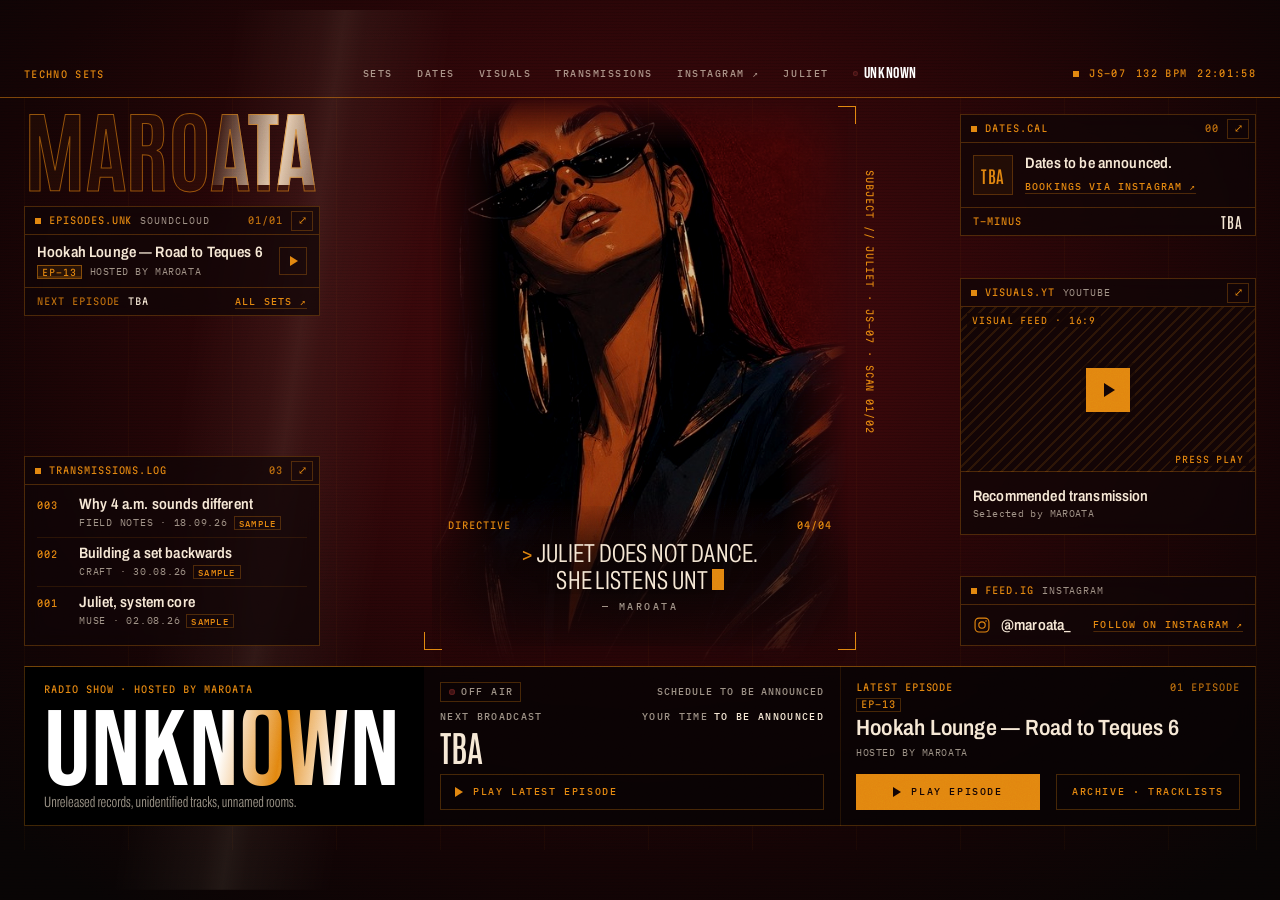
==== index.html @ 973589ce "Signal: review fixes in progress (checkpoint) Fixes from the first review round of the real-content " ====
<!doctype html>
<html lang="en" data-base="">
<head>
<meta charset="utf-8">
<meta name="viewport" content="width=device-width, initial-scale=1, viewport-fit=cover">
<title>MAROATA · Signal</title>
<meta name="description" content="MAROATA techno sets and the UNKNOWN radio show: broadcasts, episodes, dates, transmissions and Juliet.">
<meta name="theme-color" content="#080404">
<link rel="icon" href="data:image/svg+xml,%3Csvg xmlns='http://www.w3.org/2000/svg' viewBox='0 0 32 32'%3E%3Crect width='32' height='32' fill='%23080404'/%3E%3Cpath d='M7 24V8l9 10 9-10v16' fill='none' stroke='%23e2860f' stroke-width='2.4'/%3E%3C/svg%3E">
<link rel="preload" href="assets/fonts/archivo.woff2" as="font" type="font/woff2" crossorigin>
<link rel="preload" href="assets/fonts/antonio.woff2" as="font" type="font/woff2" crossorigin>
<link rel="preload" href="assets/fonts/martian-mono.woff2" as="font" type="font/woff2" crossorigin>
<link rel="preload" href="assets/fonts/bebas-neue.woff2" as="font" type="font/woff2" crossorigin>
<link rel="stylesheet" href="assets/fonts/fonts.css">
<script>
/* First-load intro: the windows and the console appear as the first Pass of the beam reaches them.
   Only on a plain first visit (no deep link, no reduced motion, tab visible), once per session.
   Fail-safe: if the page script never starts that Pass, everything shows after 2s. If the Pass starts
   more than .8s late, everything shows at once. If this script never runs, nothing is hidden. */
(function () {
  var d = document.documentElement;
  try {
    if (location.hash || matchMedia("(prefers-reduced-motion: reduce)").matches || document.visibilityState !== "visible") return;
    if (sessionStorage.getItem("mrt-signal-intro") === "1") return;
    sessionStorage.setItem("mrt-signal-intro", "1");
  } catch (e) { return; }
  var off = function () { d.classList.remove("is-intro", "is-go"); };
  d.classList.add("is-intro");
  window.__sigIntroAt = performance.now();
  window.__sigIntroOff = off;
  window.__sigIntroTimer = setTimeout(off, 2000);
  document.addEventListener("visibilitychange", function () { if (document.hidden) off(); });
})();
</script>
<style>
/* SIGNAL — Bunker × System Core.
   Juliet's System Core runs after hours inside the Bunker: an oxblood-black room with a 12-column hairline grid
   and one beam of light; amber HUD windows you can drag; Juliet in her own colour as the framed subject; and
   UNKNOWN as the one solid object, a black broadcast console across the bottom. Red means one thing: on air.
   Desktop is drawn on a 1280×800 board that scales to the window; phones and tablets get a strip + dock. */
:root {
  /* field (Bunker darkness, Core warmth) */
  --void: #080404;
  --field-edge: #140304;
  --oxblood: #2a0507;
  --oxblood-hi: #4a0a0d;
  --grid: rgba(226,134,15,.045);
  /* instruments (System Core amber) */
  --amber: #e2860f;
  --amber-dim: rgba(226,134,15,.80);   /* spec .70; .80 lifts 9.5px counts to ~5:1 on the glass */
  --amber-line: rgba(226,134,15,.28);
  --amber-edge: rgba(226,134,15,.50);
  --seam: rgba(226,134,15,.12);
  /* text */
  --paper: #f6e8d5;
  --paper-dim: rgba(246,232,213,.62);
  --paper-faint: rgba(246,232,213,.42);
  --ink: #120405;
  /* surfaces */
  --glass: rgba(14,5,6,.72);
  --console: rgba(8,3,4,.86);
  --sheet: #0e0607;
  /* UNKNOWN */
  --slab: #000000;
  --unknown: #ffffff;
  --lamp-off: #3b1112;
  --lamp-ring: #5a1a1b;
  --lamp-warm: #7a1a1c;
  --signal: #ff3b2f;               /* LIVE ONLY */
  --wash: rgba(160,18,22,.22);     /* LIVE ONLY */
  /* light */
  --beam-core: rgba(255,228,190,.085);
  /* type */
  --f-display: "Archivo", "Helvetica Neue", Arial, sans-serif;
  --f-num: "Antonio", "Arial Narrow", sans-serif;
  --f-hud: "Martian Mono", ui-monospace, Menlo, monospace;
  --f-meta: "IBM Plex Mono", ui-monospace, "SFMono-Regular", monospace;
  --f-logo: "Bebas Neue", "Antonio", "Arial Narrow", sans-serif;
  --ease: cubic-bezier(.2,.7,.2,1);
  /* compact layout */
  --sat: env(safe-area-inset-top, 0px);
  --sab: env(safe-area-inset-bottom, 0px);
  --dock-h: 56px;
  --strip-h: 152px;
  --strip-gap: 8px;
  color-scheme: dark;
}
*, *::before, *::after { box-sizing: border-box; }
[hidden] { display: none !important; }
html, body { height: 100%; margin: 0; overflow: hidden; background: var(--void); color: var(--paper); }
/* body is the containing block of the board and clips it, so the beam (taller than the board) never makes the page scrollable */
body { position: relative; overflow: hidden; overflow: clip; font: 400 14px/1.45 var(--f-display); -webkit-font-smoothing: antialiased; -moz-osx-font-smoothing: grayscale; }
button { font: inherit; color: inherit; background: none; border: 0; border-radius: 0; padding: 0; margin: 0; cursor: pointer; text-align: inherit; }
a { color: inherit; }
img { display: block; max-width: 100%; }
:focus-visible { outline: 1px solid var(--amber); outline-offset: 3px; }
.hud { font: 400 9.5px/1.25 var(--f-hud); font-stretch: 87.5%; letter-spacing: .1em; text-transform: uppercase; color: var(--amber); }
.defs { position: absolute; width: 0; height: 0; overflow: hidden; }

/* ---------- room: field, scanlines, grain ---------- */
.field { position: fixed; inset: 0; background: radial-gradient(70% 80% at 50% 36%, var(--oxblood-hi) 0%, var(--oxblood) 45%, var(--field-edge) 75%, var(--void) 100%); }
.field::after { content: ""; position: absolute; inset: 0; background: repeating-linear-gradient(to bottom, rgba(0,0,0,.12) 0 1px, transparent 1px 3px); }
.grain {
  position: fixed; inset: -50%; z-index: 40; pointer-events: none; opacity: .1; mix-blend-mode: overlay;
  background-image: url("data:image/svg+xml,%3Csvg xmlns='http://www.w3.org/2000/svg' width='180' height='180'%3E%3Cfilter id='n'%3E%3CfeTurbulence type='fractalNoise' baseFrequency='.85' numOctaves='3' stitchTiles='stitch'/%3E%3C/filter%3E%3Crect width='100%25' height='100%25' filter='url(%23n)'/%3E%3C/svg%3E");
  animation: grain 1s steps(4) infinite;
}
@keyframes grain { 0% { transform: translate(0,0); } 25% { transform: translate(-3%,2%); } 50% { transform: translate(2%,-3%); } 75% { transform: translate(-2%,-2%); } 100% { transform: translate(0,0); } }

/* the one beam: Bunker's light and Core's scanner in one; it only moves during a Pass */
.beam { pointer-events: none; background: linear-gradient(90deg, transparent, rgba(255,228,190,.05) 40%, var(--beam-core) 50%, rgba(255,228,190,.05) 60%, transparent); }

/* ---------- shared content pieces (windows + sheets) ---------- */
.m-flag { display: inline-block; flex: none; padding: 2px 4px 1px; border: 1px solid var(--amber-line); font: 500 9px/1 var(--f-meta); letter-spacing: .14em; text-transform: uppercase; color: var(--amber); vertical-align: middle; white-space: nowrap; }
.m-empty { margin: 10px 0; font: 400 9.5px/1.4 var(--f-hud); font-stretch: 87.5%; letter-spacing: .1em; text-transform: uppercase; color: var(--amber); }
.m-ext { font: 500 10px/1.2 var(--f-meta); letter-spacing: .14em; text-transform: uppercase; color: var(--amber); text-decoration: underline 1px; text-decoration-color: var(--amber-line); text-underline-offset: 3px; transition: color .15s, text-decoration-color .15s; }
.m-ext:hover { color: var(--paper); text-decoration-color: currentColor; }
.m-handle { font: 400 9.5px/1.25 var(--f-hud); font-stretch: 87.5%; letter-spacing: .1em; text-transform: uppercase; color: var(--amber); text-decoration: none; transition: color .15s; }
.m-handle:hover { color: var(--paper); }
.m-sets, .m-gigs, .m-posts, .m-videos, .m-episodes, .m-tracklist { list-style: none; margin: 0; padding: 0; }
.m-set + .m-set, .m-gig + .m-gig, .m-post + .m-post, .m-video + .m-video { border-top: 1px solid var(--seam); }

/* sets */
.m-set__btn { width: 100%; height: 44px; display: grid; grid-template-columns: 58px minmax(0, 1fr) 16px; grid-template-rows: auto auto; column-gap: 8px; row-gap: 3px; align-content: center; align-items: center; text-align: left; }
.m-set__code { grid-row: 1 / 3; font: 400 9.5px/1.25 var(--f-hud); font-stretch: 87.5%; letter-spacing: .1em; color: var(--amber); }
.m-set__title { grid-column: 2; font: 600 15px/1.1 var(--f-display); font-stretch: 85%; letter-spacing: .01em; color: var(--paper); min-width: 0; white-space: nowrap; overflow: hidden; text-overflow: ellipsis; transition: color .15s; }
.m-set__meta { grid-column: 2; font: 400 9.5px/1.2 var(--f-meta); letter-spacing: .04em; color: var(--paper-dim); min-width: 0; white-space: nowrap; overflow: hidden; text-overflow: ellipsis; }
.m-set__state { grid-column: 3; grid-row: 1 / 3; justify-self: end; width: 0; height: 0; border-left: 8px solid var(--amber); border-top: 5px solid transparent; border-bottom: 5px solid transparent; }
button.m-set__btn:hover .m-set__title { color: var(--amber); }
.m-set.is-open-slot .m-set__title { color: var(--paper-faint); font-weight: 400; }
.m-set.is-open-slot .m-set__state { width: 9px; height: 9px; border: 1px solid var(--amber-line); }
.m-set.is-playing .m-set__title { color: var(--amber); }
.m-set.is-playing .m-set__state,
.m-episode.is-playing .m-episode__play span,
.m-radio-latest.is-playing .m-radio-latest__icon,
.m-ep.is-playing .m-ep__icon {
  width: 14px; height: 12px; margin: 0; border: 0;
  background: linear-gradient(currentColor, currentColor) 0 100% / 3px 100% no-repeat, linear-gradient(currentColor, currentColor) 5px 100% / 3px 60% no-repeat, linear-gradient(currentColor, currentColor) 10px 100% / 3px 80% no-repeat;
  animation: eq var(--beat, .45s) ease-in-out infinite alternate;
}
.m-set.is-playing .m-set__state { color: var(--amber); }
@keyframes eq { to { background-size: 3px 40%, 3px 100%, 3px 50%; } }

/* transmissions */
.m-post__btn { width: 100%; height: 48px; display: grid; grid-template-columns: 34px minmax(0, 1fr); column-gap: 8px; row-gap: 4px; align-content: center; text-align: left; }
.m-post__no { grid-row: 1 / 3; align-self: start; padding-top: 4px; font: 400 9.5px/1.25 var(--f-hud); font-stretch: 87.5%; letter-spacing: .1em; color: var(--amber); }
.m-post__title { font: 600 15px/1.1 var(--f-display); font-stretch: 85%; letter-spacing: .01em; color: var(--paper); min-width: 0; white-space: nowrap; overflow: hidden; text-overflow: ellipsis; text-decoration: underline 1px transparent; text-underline-offset: 3px; transition: color .15s, text-decoration-color .15s; }
.m-post__meta { display: flex; align-items: center; gap: 6px; min-width: 0; font: 400 9.5px/1.1 var(--f-meta); letter-spacing: .08em; text-transform: uppercase; color: var(--paper-dim); white-space: nowrap; }
.m-post__btn:hover .m-post__title { color: var(--amber); text-decoration-color: currentColor; }

/* dates */
.m-gig { height: 52px; display: grid; grid-template-columns: 50px minmax(0, 1fr) auto; grid-template-rows: auto auto; column-gap: 8px; row-gap: 5px; align-content: center; align-items: center; }
.m-gig__date { grid-row: 1 / 3; display: flex; align-items: baseline; gap: 3px; }
.m-gig__d { font: 600 26px/.95 var(--f-num); color: var(--amber); font-variant-numeric: tabular-nums; }
.m-gig__m { font: 400 9px/1 var(--f-hud); font-stretch: 87.5%; letter-spacing: .1em; color: var(--amber); }
.m-gig__y { display: none; }
.m-gig__where { grid-column: 2; grid-row: 1 / 3; display: flex; flex-direction: column; gap: 4px; min-width: 0; }
.m-gig__city { font: 600 14px/1.1 var(--f-display); font-stretch: 85%; letter-spacing: .02em; text-transform: uppercase; color: var(--paper); white-space: nowrap; overflow: hidden; text-overflow: ellipsis; }
.m-gig__venue { font: 400 9.5px/1.2 var(--f-meta); letter-spacing: .01em; color: var(--paper-dim); white-space: nowrap; overflow: hidden; text-overflow: ellipsis; }
.m-gig__meta { grid-column: 3; grid-row: 1; justify-self: end; font: 500 9px/1 var(--f-meta); letter-spacing: .08em; color: var(--paper-dim); text-align: right; white-space: nowrap; }
.m-gig .m-flag, .m-gig__link { grid-column: 3; grid-row: 2; justify-self: end; }
.m-gig__link { font: 500 9.5px/1 var(--f-meta); letter-spacing: .14em; text-transform: uppercase; color: var(--amber); }

/* visuals */
.m-video__btn { width: 100%; display: grid; grid-template-columns: 136px minmax(0, 1fr); grid-template-rows: auto 1fr; column-gap: 12px; row-gap: 7px; align-items: start; text-align: left; }
.m-video__thumb { grid-row: 1 / 3; position: relative; display: block; width: 100%; aspect-ratio: 16 / 9; overflow: hidden; outline: 1px solid var(--amber-line); outline-offset: -1px; background: repeating-linear-gradient(135deg, rgba(226,134,15,.12) 0 2px, transparent 2px 8px), var(--ink); }
.m-video__thumb img { width: 100%; height: 100%; object-fit: cover; filter: grayscale(1) contrast(1.15); transition: filter .4s; }
.m-video__btn:hover .m-video__thumb img { filter: none; }
.m-video__play { position: absolute; left: 50%; top: 50%; width: 30px; height: 30px; margin: -15px 0 0 -15px; border: 1px solid var(--amber); background: rgba(18,4,5,.55); transition: background .15s; }
.m-video__play::after { content: ""; position: absolute; left: 11px; top: 8px; border-left: 9px solid var(--amber); border-top: 6px solid transparent; border-bottom: 6px solid transparent; }
.m-video__btn:hover .m-video__play { background: rgba(18,4,5,.85); }
.m-video__slot { position: absolute; inset: 0; display: grid; place-items: center; font: 400 9.5px/1 var(--f-hud); font-stretch: 87.5%; letter-spacing: .1em; text-transform: uppercase; color: var(--amber); }
.m-video__title { font: 600 15px/1.15 var(--f-display); font-stretch: 85%; letter-spacing: .01em; color: var(--paper); display: -webkit-box; -webkit-line-clamp: 2; -webkit-box-orient: vertical; overflow: hidden; transition: color .15s; }
.m-video__note { min-width: 0; font: 400 9.5px/1.2 var(--f-meta); letter-spacing: .02em; color: var(--paper-dim); white-space: nowrap; overflow: hidden; text-overflow: ellipsis; }
button.m-video__btn:hover .m-video__title { color: var(--amber); }
.m-video.is-open-slot .m-video__title { font: 400 9.5px/1.4 var(--f-meta); letter-spacing: .06em; color: var(--paper-faint); }

/* the inline YouTube player (Visuals.yt): a poster that becomes the player in place */
.m-vplayer { display: flex; flex-direction: column; gap: 8px; min-width: 0; }
.m-vplayer__frame { position: relative; flex: none; aspect-ratio: 16 / 9; overflow: hidden; background: repeating-linear-gradient(135deg, rgba(226,134,15,.12) 0 2px, transparent 2px 8px), var(--ink); }
.m-vplayer__frame::after { content: ""; position: absolute; inset: 0; z-index: 3; pointer-events: none; border: 1px solid var(--amber-line); transition: border-color .2s; }
.m-vplayer[data-state="playing"] .m-vplayer__frame { background: #000; }
/* behind the iframe while YouTube loads (the embed paints over it) */
.m-vplayer[data-state="playing"] .m-vplayer__frame::before, .m-player__frame::before { content: "Tuning in…"; position: absolute; inset: 0; display: grid; place-items: center; font: 400 9.5px/1 var(--f-hud); font-stretch: 87.5%; letter-spacing: .1em; text-transform: uppercase; color: var(--amber-dim); pointer-events: none; }
.m-vplayer[data-state="playing"] .m-vplayer__frame::after { border-color: var(--amber-edge); }
.m-vplayer[data-state] .m-vplayer__frame:has(.m-player__link)::before, .m-player__frame:has(.m-player__link)::before { content: none; }
.m-vplayer__frame iframe { position: absolute; z-index: 1; inset: 0; width: 100%; height: 100%; border: 0; color-scheme: normal; }
.m-vplayer__start { position: absolute; inset: 0; display: block; width: 100%; overflow: hidden; }
.m-vplayer__start img { position: absolute; inset: 0; width: 100%; height: 100%; object-fit: cover; filter: grayscale(1) contrast(1.15) brightness(.85); transition: filter .4s; }
.m-vplayer__start:hover img { filter: none; }
/* HUD tags: they label the standby slate when the poster cannot load, and sit on the poster when it can */
.m-vplayer__start::before, .m-vplayer__start::after { position: absolute; z-index: 2; padding: 3px 5px 2px; background: rgba(18,4,5,.78); font: 400 9px/1 var(--f-hud); font-stretch: 87.5%; letter-spacing: .1em; text-transform: uppercase; color: var(--amber); white-space: nowrap; pointer-events: none; }
.m-vplayer__start::before { content: "Visual feed · 16:9"; left: 6px; top: 6px; }
.m-vplayer__start::after { content: "Press play"; right: 6px; bottom: 6px; transition: color .15s; }
.m-vplayer__start:hover::after { color: var(--paper); }
.m-vplayer__play { position: absolute; z-index: 2; left: 50%; top: 50%; width: 44px; height: 44px; margin: -22px 0 0 -22px; background: var(--amber); box-shadow: 0 0 0 5px rgba(18,4,5,.5); transition: background .15s, transform .25s var(--ease); }
.m-vplayer__play::after { content: ""; position: absolute; left: 18px; top: 15px; border-left: 11px solid var(--ink); border-top: 7px solid transparent; border-bottom: 7px solid transparent; }
.m-vplayer__start:hover .m-vplayer__play { background: var(--paper); transform: scale(1.06); }
.m-vplayer__start:focus-visible { outline-offset: -3px; }
.m-vplayer__bar { flex: none; display: flex; align-items: center; gap: 12px; min-width: 0; }
.m-vplayer__text { flex: 1; min-width: 0; display: flex; flex-direction: column; gap: 3px; }
.m-vplayer__title { min-width: 0; font: 600 15px/16px var(--f-display); font-stretch: 85%; letter-spacing: .01em; color: var(--paper); white-space: nowrap; overflow: hidden; text-overflow: ellipsis; transition: color .15s; }
.m-vplayer__note { min-width: 0; font: 400 9.5px/11px var(--f-meta); letter-spacing: .04em; color: var(--paper-dim); white-space: nowrap; overflow: hidden; text-overflow: ellipsis; }
.m-vplayer[data-state="playing"] .m-vplayer__title { color: var(--amber); }
.m-vplayer__actions { flex: none; display: flex; align-items: center; gap: 10px; }
.m-vplayer__more { font: 500 10px/1 var(--f-meta); letter-spacing: .14em; text-transform: uppercase; color: var(--amber); white-space: nowrap; transition: color .15s, text-decoration-color .15s;
  text-decoration: underline 1px; text-decoration-color: var(--amber-line); text-underline-offset: 3px; }
.m-vplayer__more:hover { color: var(--paper); text-decoration-color: currentColor; }
/* two or more picks: the engine adds "All picks", so the title gets the whole first line and the links share the note's line */
.m-vplayer__bar:has(.m-vplayer__more) { display: grid; grid-template-columns: minmax(0, 1fr) auto; column-gap: 8px; row-gap: 3px; align-items: end; }
.m-vplayer__bar:has(.m-vplayer__more) .m-vplayer__text { display: contents; }
.m-vplayer__bar:has(.m-vplayer__more) .m-vplayer__title { grid-column: 1 / -1; }
.m-vplayer__bar:has(.m-vplayer__more) .m-vplayer__actions { gap: 8px; }
.m-vplayer__more::before { content: "·"; margin-right: 8px; color: var(--amber-dim); }
.m-vplayer__bar:has(.m-vplayer__more) .m-vplayer__more { letter-spacing: .12em; }
/* no note (no channel yet, none in content.js): "All picks" keeps its place at the right end of row 2, without the stray separator */
.m-vplayer__bar:has(.m-vplayer__more) .m-vplayer__actions { grid-column: 2; grid-row: 2; justify-self: end; }
.m-vplayer__bar:has(.m-vplayer__note[hidden]) .m-vplayer__more::before { content: none; }

/* instagram */
.m-ig { display: grid; grid-template-columns: repeat(3, 1fr); gap: 4px; }
.m-ig__item { position: relative; display: block; aspect-ratio: 1; overflow: hidden; background: var(--ink); }
.m-ig__item img { width: 100%; height: 100%; object-fit: cover; object-position: 50% 25%; filter: grayscale(1) contrast(1.15) brightness(.9); transition: filter .5s, transform .8s var(--ease); }
.m-ig__item::after { content: ""; position: absolute; inset: 0; border: 1px solid transparent; pointer-events: none; transition: border-color .2s; }
.m-ig__item:hover img { filter: none; transform: scale(1.05); }
.m-ig__item:hover::after { border-color: var(--amber); }

/* countdowns */
.m-cd { display: inline-flex; align-items: baseline; margin-left: 0; line-height: 1; }
.m-cd b { font-family: var(--f-num); font-weight: 500; color: var(--paper); font-variant-numeric: tabular-nums; }
.m-cd i { font-style: normal; font-family: var(--f-hud); font-stretch: 87.5%; line-height: 1; color: var(--amber); margin-left: 2px; }

/* ---------- UNKNOWN: logotype, lamp, ON AIR pill ---------- */
.m-unknown { font-family: var(--f-logo); font-weight: 400; font-style: normal; font-stretch: normal; font-synthesis: none; letter-spacing: 0; text-transform: uppercase; color: var(--unknown); }
.lamp { display: block; flex: none; width: 5px; height: 5px; border-radius: 50%; background: var(--lamp-off); box-shadow: inset 0 0 0 1px var(--lamp-ring); }
[data-m="radio-status"] { display: inline-flex; }
.m-onair { display: inline-flex; align-items: center; gap: 6px; height: 20px; padding: 0 8px; border: 1px solid var(--amber-line); font: 500 9.5px/1 var(--f-meta); letter-spacing: .16em; text-transform: uppercase; color: var(--paper-dim); white-space: nowrap; }
.m-onair__dot { flex: none; width: 6px; height: 6px; border-radius: 50%; background: var(--lamp-off); box-shadow: inset 0 0 0 1px var(--lamp-ring); }
.m-onair__text { font-weight: 500; margin-right: -.16em; }
/* live (the only red on the page): see also the console, strip, wash, lamps and sheet below */
.m-onair[data-live="true"] { border-color: var(--signal); color: var(--paper); }
.m-onair[data-live="true"] .m-onair__dot { background: var(--signal); box-shadow: 0 0 4px 1px rgba(255,59,47,.45); animation: breathe calc(var(--beat, .45s) * 2) ease-in-out infinite alternate; }
.radio-live .bar__unk .lamp, .radio-live .dock__unk .lamp { background: var(--signal); box-shadow: 0 0 8px 2px rgba(255,59,47,.6); animation: breathe calc(var(--beat, .45s) * 2) ease-in-out infinite alternate; }
@keyframes breathe { from { box-shadow: 0 0 4px 1px rgba(255,59,47,.45); } to { box-shadow: 0 0 12px 3px rgba(255,59,47,.7); } }

/* the console's deck: the only SoundCloud player on the page */
.m-deck { --sc-color: #e2860f; }
.m-deck__go { width: 100%; height: 36px; display: flex; align-items: center; gap: 10px; padding: 0 14px; border: 1px solid var(--amber-line); font: 500 10px/1 var(--f-meta); letter-spacing: .16em; text-transform: uppercase; color: var(--amber); transition: background .15s, color .15s, border-color .15s; }
.m-deck__go:hover { background: var(--amber); border-color: var(--amber); color: var(--ink); }
.m-deck__icon, .m-radio-latest__icon { flex: none; width: 0; height: 0; border-left: 8px solid currentColor; border-top: 5px solid transparent; border-bottom: 5px solid transparent; }
.m-deck__live { display: none; }
.m-deck[data-state="playing"] .m-deck__idle { display: none; }
.m-deck[data-state="playing"] .m-deck__live { display: block; }
.m-deck__now { height: 10px; display: flex; align-items: center; gap: 8px; font: 500 9.5px/1 var(--f-meta); letter-spacing: .1em; text-transform: uppercase; white-space: nowrap; }
.m-deck__label { flex: none; display: inline-flex; align-items: center; gap: 4px; color: var(--paper-dim); }
.m-deck[data-kind="episode"] .m-deck__label::before { content: ""; width: 6px; height: 6px; background: var(--amber); animation: blink var(--beat, .45s) steps(1) infinite; }
.m-deck__title { flex: 1; min-width: 0; overflow: hidden; text-overflow: ellipsis; color: var(--paper); }
.m-deck__stop { flex: none; color: var(--amber); letter-spacing: .1em; text-transform: uppercase; transition: color .15s; }
.m-deck__stop:hover { color: var(--paper); }
.m-deck__frame { margin-top: 6px; height: 20px; }
.m-deck__frame iframe { display: block; width: 100%; height: 20px; border: 0; color-scheme: normal; }
.m-deck__frame .m-ext { display: inline-block; line-height: 20px; }
@keyframes blink { 50% { opacity: .2; } }

/* fallbacks for an older engine that left the countdown as plain text and "Your time" empty when there is no schedule */
.air__cd:not(:has(.m-cd)) { align-self: center; font: 400 9.5px/1.25 var(--f-hud); font-stretch: 87.5%; letter-spacing: .1em; text-transform: uppercase; color: var(--amber); }
.air__yt:has([data-m="radio-next"]:empty) { display: none; }

/* ---------- latest episode card (console + strip) ---------- */
.m-radio-latest__label { font: 400 9.5px/10px var(--f-hud); font-stretch: 87.5%; letter-spacing: .1em; text-transform: uppercase; color: var(--amber); }
.m-radio-latest__open { text-align: left; min-width: 0; }
.m-radio-latest__code { justify-self: start; padding: 1px 4px; border: 1px solid var(--amber-line); font: 400 9.5px/1 var(--f-hud); font-stretch: 87.5%; letter-spacing: .1em; text-transform: uppercase; color: var(--amber); white-space: nowrap; }
.m-radio-latest__title { min-width: 0; max-width: 100%; font: 600 22px/1.1 var(--f-display); font-stretch: 85%; letter-spacing: .01em; color: var(--paper); white-space: nowrap; overflow: hidden; text-overflow: ellipsis; text-decoration: underline 1px transparent; text-underline-offset: 4px; transition: color .15s, text-decoration-color .15s; }
.m-radio-latest__open:hover .m-radio-latest__title { color: var(--amber); text-decoration-color: currentColor; }
.m-radio-latest__play { display: flex; align-items: center; justify-content: center; gap: 10px; background: var(--amber); color: var(--ink); font: 500 10px/1 var(--f-meta); letter-spacing: .16em; text-transform: uppercase; white-space: nowrap; transition: background .15s; }
.m-radio-latest__play:hover { background: var(--paper); }
.m-radio-latest.is-playing .m-radio-latest__play { background: var(--paper); }
.m-radio-latest.is-playing .m-radio-latest__play > span:last-child { display: none; }
.m-radio-latest.is-playing .m-radio-latest__play::after { content: "On deck"; }

/* ---------- sheet (expanded view of any module) ---------- */
.sheet { position: fixed; inset: 0; z-index: 60; display: grid; place-items: center; padding: 16px; background: rgba(12,3,4,.8); -webkit-backdrop-filter: blur(14px); backdrop-filter: blur(14px); opacity: 0; transition: opacity .3s var(--ease); }
.sheet:not(.is-open) { pointer-events: none; }
.sheet.is-open { opacity: 1; }
.radio-live .sheet { background: radial-gradient(60% 40% at 50% 0, rgba(160,18,22,.12), transparent), rgba(12,3,4,.8); }
.sheet__frame { position: relative; width: min(880px, 100%); height: min(86vh, 780px); display: flex; flex-direction: column; background: var(--sheet); border: 1px solid var(--amber-line); transform: translateY(14px); transition: transform .5s var(--ease); }
.sheet.is-open .sheet__frame { transform: none; }
.sheet__frame > .corner { position: absolute; width: 16px; height: 16px; border: 0 solid var(--amber); transform: scale(0); transition: transform .3s var(--ease) .15s; }
.sheet.is-open .sheet__frame > .corner { transform: none; }
.sheet__frame > .corner.tl { left: -5px; top: -5px; border-width: 2px 0 0 2px; transform-origin: 0 0; }
.sheet__frame > .corner.tr { right: -5px; top: -5px; border-width: 2px 2px 0 0; transform-origin: 100% 0; }
.sheet__frame > .corner.bl { left: -5px; bottom: -5px; border-width: 0 0 2px 2px; transform-origin: 0 100%; }
.sheet__frame > .corner.br { right: -5px; bottom: -5px; border-width: 0 2px 2px 0; transform-origin: 100% 100%; }
.sheet__head { flex: none; display: flex; align-items: center; gap: 14px; padding: 16px 22px; border-bottom: 1px solid var(--amber-line); }
.sheet__title { margin: 0; font: 700 40px/.9 var(--f-num); text-transform: uppercase; color: var(--amber); white-space: nowrap; }
.sheet__brand { white-space: nowrap; }
.sheet__brand-unk { display: none; }
.sheet__close { margin-left: auto; padding: 8px 10px; border: 1px solid var(--amber-line); color: var(--amber); white-space: nowrap; transition: background .15s, color .15s, border-color .15s; }
.sheet__close:hover { background: var(--amber); border-color: var(--amber); color: var(--ink); }
.sheet__body { flex: 1; min-height: 0; overflow: auto; overscroll-behavior: contain; padding: 8px 22px 26px; scrollbar-width: thin; scrollbar-color: rgba(226,134,15,.5) transparent; }

/* sheet: sets, dates, transmissions */
.sheet .m-set__btn { height: auto; padding: 16px 0; }
.sheet .m-set__title { font-size: 22px; }
.sheet .m-set.is-open-slot .m-set__meta { white-space: normal; }
.sheet .m-post__btn { height: auto; padding: 16px 0; row-gap: 6px; }
.sheet .m-post__no { padding-top: 6px; }
.sheet .m-post__title { font-size: 22px; white-space: normal; text-wrap: balance; }
.sheet .m-gig { height: auto; padding: 16px 0; grid-template-columns: 96px minmax(0, 1fr) auto; row-gap: 6px; }
.sheet .m-gig__date { flex-wrap: wrap; column-gap: 4px; row-gap: 5px; }
.sheet .m-gig__d { font-size: 38px; }
.sheet .m-gig__y { display: block; flex-basis: 100%; font: 400 9px/1 var(--f-hud); font-stretch: 87.5%; letter-spacing: .1em; color: var(--amber); }
.sheet .m-gig__city { font-size: 22px; }
.m-sheet__foot { margin: 22px 0 0; }
/* sparse sheets (episodes, dates, Instagram) are as tall as what they hold, up to the usual cap; the body still scrolls */
.sheet:is([data-type="sets"], [data-type="gigs"], [data-type="insta"]) .sheet__frame { height: auto; max-height: min(86vh, 780px); }
.sheet:is([data-type="sets"], [data-type="gigs"], [data-type="insta"]) .sheet__body { flex: 0 1 auto; }
/* no dates announced: the Dates.cal TBA state at sheet size (TBA tile, Archivo line, booking link under it) */
.m-sheet__gigs:has(> .m-empty) { display: grid; grid-template-columns: 72px minmax(0, 1fr); grid-template-rows: auto auto; column-gap: 20px; row-gap: 10px; align-items: center; padding: 22px 0 8px; }
.m-sheet__gigs:has(> .m-empty)::before { content: "TBA"; grid-row: 1 / 3; width: 72px; height: 72px; display: grid; place-items: center; border: 1px solid var(--amber-line); background: rgba(226,134,15,.06); font: 600 30px/1 var(--f-num); letter-spacing: .04em; color: var(--amber); }
.m-sheet__gigs > .m-empty { margin: 0; align-self: end; font: 600 26px/1.1 var(--f-display); font-stretch: 85%; letter-spacing: .01em; text-transform: none; color: var(--paper); }
.m-sheet__gigs:has(> .m-empty) > .m-sheet__foot { margin: 0; align-self: start; }
/* sheet: post reader */
.m-reader { max-width: 64ch; margin: 0 auto; padding-top: 22px; }
.m-reader__meta { display: flex; flex-wrap: wrap; align-items: center; gap: 8px 16px; margin: 0; font: 400 9.5px/1.25 var(--f-hud); font-stretch: 87.5%; letter-spacing: .1em; text-transform: uppercase; color: var(--amber); }
.m-reader__title { margin: 16px 0 0; font: 700 clamp(36px, 7vw, 64px)/.92 var(--f-num); text-transform: uppercase; color: var(--paper); text-wrap: balance; }
.m-reader__lede { margin: 16px 0 0; font: 300 20px/1.35 var(--f-display); color: var(--paper-dim); }
.m-reader__body { margin-top: 22px; padding-top: 4px; border-top: 1px solid var(--amber-line); }
.m-reader__body p { margin: 16px 0 0; font: 400 16px/1.65 var(--f-display); color: rgba(246,232,213,.88); }
.m-reader__nav { display: flex; justify-content: space-between; gap: 16px; margin-top: 36px; padding-top: 14px; border-top: 1px solid var(--amber-line); }
.m-reader__nav button { max-width: 48%; text-align: left; font: 400 9.5px/1.5 var(--f-hud); font-stretch: 87.5%; letter-spacing: .1em; text-transform: uppercase; color: var(--amber); transition: color .15s; }
.m-reader__nav button:last-child { text-align: right; }
.m-reader__nav button:only-of-type { max-width: 100%; } /* the missing side is an empty <span>: a lone link may use the whole row */
.m-reader__nav button:hover { color: var(--paper); }
/* sheet: visuals */
/* capped so the whole picture and its title row fit inside the sheet without scrolling */
.m-player__frame { position: relative; width: min(100%, calc((min(86vh, 780px) - 170px) * 16 / 9)); aspect-ratio: 16 / 9; margin: 14px auto 0; background: repeating-linear-gradient(135deg, rgba(226,134,15,.08) 0 2px, transparent 2px 8px), #000; outline: 1px solid var(--amber-line); }
/* color-scheme normal: no opaque white canvas behind the embed while it loads */
.m-player__frame iframe { position: absolute; z-index: 1; inset: 0; width: 100%; height: 100%; border: 0; color-scheme: normal; }
.m-player__frame .m-player__link { z-index: 1; }
.m-player__link { position: absolute; inset: 0; display: grid; place-items: center; text-decoration: none; }
.m-player__link img { position: absolute; inset: 0; width: 100%; height: 100%; object-fit: cover; opacity: .55; }
.m-player__link span { position: relative; padding: 10px 16px; background: rgba(0,0,0,.6); font: 500 11px/1 var(--f-meta); letter-spacing: .16em; text-transform: uppercase; color: var(--amber); }
.m-player__info { display: flex; flex-wrap: wrap; align-items: baseline; gap: 8px 16px; margin-top: 14px; }
.m-player__title { margin: 0; font: 500 28px/1.08 var(--f-num); text-transform: uppercase; color: var(--paper); text-wrap: balance; }
.m-player__note { margin: 0; font: 400 9.5px/1.25 var(--f-hud); font-stretch: 87.5%; letter-spacing: .1em; text-transform: uppercase; color: var(--amber); }
.m-player__info .m-ext { margin-left: auto; }
.m-player__more { margin-top: 22px; border-top: 1px solid var(--amber-line); }
.sheet .m-video { padding: 14px 0; }
.sheet .m-video__btn { grid-template-columns: 180px minmax(0, 1fr); column-gap: 16px; }
.sheet .m-video__title { font-size: 20px; }
/* sheet: instagram */
.m-sheet__handles { display: flex; flex-wrap: wrap; gap: 16px; margin: 22px 0 12px; }
.m-sheet__handles .m-handle { font: 600 34px/1 var(--f-num); letter-spacing: .01em; color: var(--paper); }
.m-sheet__handles .m-handle::after { content: " ↗"; font-size: .6em; color: var(--amber); }
.m-sheet__handles .m-handle:hover { color: var(--amber); }
.sheet .m-ig { gap: 6px; }
/* sheet: juliet */
.m-juliet { padding-top: 18px; }
.m-juliet__code { font: 400 9.5px/1.25 var(--f-hud); font-stretch: 87.5%; letter-spacing: .1em; text-transform: uppercase; color: var(--amber); }
.m-juliet__lines { margin: 12px 0 22px; font: 300 34px/1 var(--f-display); font-stretch: 62%; text-transform: uppercase; color: var(--paper); }
.m-juliet__gallery { display: grid; grid-template-columns: repeat(3, 1fr); gap: 6px; }
.m-juliet__img { margin: 0; }
.m-juliet__img img { width: 100%; aspect-ratio: 3 / 4; object-fit: cover; filter: grayscale(1) contrast(1.15); transition: filter .5s; }
.m-juliet__img:hover img { filter: none; }
.m-juliet__img figcaption { margin-top: 6px; font: 400 9px/1.2 var(--f-hud); font-stretch: 87.5%; letter-spacing: .1em; text-transform: uppercase; color: var(--amber); }

/* sheet: UNKNOWN radio + episode — the black-slab variant */
.sheet[data-type="radio"] .sheet__frame, .sheet[data-type="episode"] .sheet__frame { background: var(--slab); border-color: rgba(255,255,255,.18); box-shadow: inset 0 2px 0 #fff; }
.sheet[data-type="radio"] .sheet__frame > .corner, .sheet[data-type="episode"] .sheet__frame > .corner { border-color: #fff; }
.sheet[data-type="radio"] .sheet__title, .sheet[data-type="episode"] .sheet__title { font: 400 40px/.9 var(--f-logo); font-synthesis: none; letter-spacing: .01em; color: #fff; }
.sheet[data-type="radio"] .sheet__brand-core, .sheet[data-type="episode"] .sheet__brand-core { display: none; }
.sheet[data-type="radio"] .sheet__brand-unk, .sheet[data-type="episode"] .sheet__brand-unk { display: inline; color: rgba(255,255,255,.6); }
.sheet[data-type="radio"] .sheet__close, .sheet[data-type="episode"] .sheet__close { border-color: rgba(255,255,255,.5); color: #fff; }
.sheet[data-type="radio"] .sheet__close:hover, .sheet[data-type="episode"] .sheet__close:hover { background: #fff; border-color: #fff; color: #000; }
.sheet[data-type="radio"] :focus-visible, .sheet[data-type="episode"] :focus-visible { outline-color: #fff; }
/* radio overview */
.m-radio__head { display: grid; grid-template-columns: auto minmax(0, 1fr); grid-template-rows: 1fr auto; column-gap: 32px; row-gap: 12px; align-items: end; padding: 24px 0; border-bottom: 1px solid var(--amber-line); }
.m-radio__logo { grid-row: 1 / 3; justify-self: start; margin: 0; font-size: 160px; line-height: .8; white-space: nowrap; }
.m-radio__desc { margin: 0; font: 400 9.5px/1.25 var(--f-hud); font-stretch: 87.5%; letter-spacing: .1em; text-transform: uppercase; color: var(--amber); }
.m-radio__tagline { margin: 0; font: 300 22px/1.1 var(--f-display); font-stretch: 62%; text-transform: uppercase; color: var(--paper); text-wrap: balance; }
.m-radio__status { display: grid; grid-template-columns: repeat(auto-fit, minmax(180px, 1fr)); border-bottom: 1px solid var(--amber-line); }
.m-radio__row { display: flex; flex-direction: column; align-items: flex-start; gap: 8px; min-width: 0; padding: 18px 20px; border-left: 1px solid var(--seam); }
.m-radio__row:first-child { border-left: 0; padding-left: 0; }
.m-radio__label { font: 500 9.5px/1.2 var(--f-meta); letter-spacing: .14em; text-transform: uppercase; color: var(--paper-dim); }
.m-radio__schedule { display: inline-flex; align-items: center; gap: 8px; font: 500 9.5px/1.2 var(--f-meta); letter-spacing: .1em; text-transform: uppercase; color: var(--paper-dim); }
.m-radio__cd { display: flex; gap: 12px; white-space: nowrap; }
.m-radio__cd .m-cd b { font-size: 40px; line-height: 1; }
.m-radio__cd .m-cd i { font-size: 10px; }
.m-radio__next { font: 500 12px/1.2 var(--f-meta); letter-spacing: .1em; text-transform: uppercase; color: var(--paper); font-variant-numeric: tabular-nums; }
.m-radio__row .m-ext { font-size: 10px; }
.m-radio__sub, .m-ep__sub { display: flex; align-items: center; gap: 8px; margin: 30px 0 0; padding-bottom: 10px; border-bottom: 1px solid var(--amber-line); font: 400 9.5px/1.25 var(--f-hud); font-stretch: 87.5%; letter-spacing: .1em; text-transform: uppercase; color: var(--amber); }
.m-radio__sub::before, .m-ep__sub::before { content: ""; width: 6px; height: 6px; background: var(--amber); }
.m-episode { display: grid; grid-template-columns: minmax(0, 1fr) 44px; column-gap: 16px; align-items: center; transition: box-shadow .2s; }
.m-episode + .m-episode { border-top: 1px solid var(--seam); }
.m-episode__btn { display: grid; grid-template-columns: 96px minmax(0, 1fr); grid-template-rows: auto auto; row-gap: 7px; align-items: center; min-width: 0; padding: 16px 0; text-align: left; transition: padding .2s var(--ease); }
.m-episode__code { grid-row: 1 / 3; justify-self: start; padding: 2px 5px; border: 1px solid var(--amber-line); font: 400 10px/1.2 var(--f-hud); font-stretch: 87.5%; letter-spacing: .1em; color: var(--amber); white-space: nowrap; }
.m-episode__title { min-width: 0; font: 600 24px/1.1 var(--f-display); font-stretch: 85%; letter-spacing: .01em; color: var(--paper); white-space: nowrap; overflow: hidden; text-overflow: ellipsis; text-decoration: underline 1px transparent; text-underline-offset: 4px; transition: color .15s, text-decoration-color .15s; }
.m-episode__meta { display: flex; flex-wrap: wrap; align-items: center; gap: 4px 8px; font: 400 9.5px/1.2 var(--f-meta); letter-spacing: .06em; text-transform: uppercase; color: var(--paper-dim); }
.m-episode__btn:hover .m-episode__title { color: var(--amber); text-decoration-color: currentColor; }
/* in the sheets a long title takes a second line rather than losing its end (phones especially) */
.sheet .m-episode__title { white-space: normal; display: -webkit-box; -webkit-line-clamp: 2; -webkit-box-orient: vertical; text-wrap: balance; }
.m-episode__play { width: 44px; height: 44px; display: grid; place-items: center; border: 1px solid var(--amber-line); color: var(--amber); transition: background .15s, color .15s, border-color .15s; }
.m-episode__play span { width: 0; height: 0; margin-left: 2px; border-left: 9px solid currentColor; border-top: 6px solid transparent; border-bottom: 6px solid transparent; }
.m-episode__play:hover { background: var(--amber); border-color: var(--amber); color: var(--ink); }
.m-episode__soon { height: 44px; display: grid; place-items: center; padding: 0 6px; border: 1px dashed var(--amber-line); font: 500 9px/1 var(--f-meta); letter-spacing: .14em; text-transform: uppercase; color: var(--amber); }
.m-episode.is-unreleased .m-episode__title { color: var(--paper-faint); }
.m-episode.is-playing { box-shadow: inset 2px 0 0 var(--amber); }
.m-episode.is-playing .m-episode__btn { padding-left: 12px; }
.m-episode.is-playing .m-episode__title { color: var(--amber); }
.m-episode.is-playing .m-episode__play { background: var(--amber); border-color: var(--amber); color: var(--ink); }
/* one episode */
.m-ep { max-width: 66ch; margin: 0 auto; padding-top: 24px; }
.m-ep__meta { display: flex; flex-wrap: wrap; align-items: center; gap: 8px 18px; margin: 0; font: 400 9.5px/1.25 var(--f-hud); font-stretch: 87.5%; letter-spacing: .1em; text-transform: uppercase; color: var(--amber); }
.m-ep__show { font-size: 22px; line-height: .8; letter-spacing: .01em; }
.m-ep__title { margin: 18px 0 0; font: 700 clamp(40px, 7vw, 72px)/.92 var(--f-num); text-transform: uppercase; color: var(--paper); text-wrap: balance; }
.m-ep__guest { margin: 12px 0 0; font: 300 19px/1.3 var(--f-display); font-stretch: 85%; color: var(--paper-dim); }
.m-ep__actions { display: flex; flex-wrap: wrap; align-items: center; gap: 14px 22px; margin-top: 24px; }
.m-ep__play { height: 44px; display: inline-flex; align-items: center; gap: 10px; padding: 0 18px; background: var(--amber); color: var(--ink); font: 500 10px/1 var(--f-meta); letter-spacing: .16em; text-transform: uppercase; white-space: nowrap; transition: background .15s; }
.m-ep__play:hover { background: var(--paper); }
.m-ep__icon { flex: none; width: 0; height: 0; border-left: 9px solid currentColor; border-top: 6px solid transparent; border-bottom: 6px solid transparent; }
.m-ep.is-playing .m-ep__play { background: var(--paper); }
.m-ep.is-playing .m-ep__play > span:last-child { display: none; }
.m-ep.is-playing .m-ep__play::after { content: "Now playing"; }
.m-ep__soon { height: 44px; display: inline-flex; align-items: center; padding: 0 14px; border: 1px dashed var(--amber-line); font: 500 10px/1 var(--f-meta); letter-spacing: .14em; text-transform: uppercase; color: var(--amber-dim); }
.m-ep__sub { margin-top: 34px; }
.m-tracklist li { display: grid; grid-template-columns: 40px minmax(0, 1fr); align-items: baseline; padding: 10px 0; border-bottom: 1px solid var(--seam); break-inside: avoid; }
.m-tracklist__no { font: 400 10px/1 var(--f-hud); font-stretch: 87.5%; letter-spacing: .1em; color: var(--amber); font-variant-numeric: tabular-nums; }
.m-tracklist__track { font: 500 17px/1.2 var(--f-display); font-stretch: 85%; letter-spacing: .02em; text-transform: uppercase; color: var(--paper); }
.m-ep .m-empty { margin-top: 14px; }

/* touch screens get colour straight away */
@media (hover: none) {
  .m-video__thumb img, .m-vplayer__start img, .m-ig__item img, .m-juliet__img img { filter: none; }
}

/* shared pieces that both layouts position */
.subject__stack { position: absolute; inset: 0; }
.scan { position: absolute; inset: 0; width: 100%; height: 100%; max-width: none; object-fit: cover; object-position: 50% 0; filter: url(#melt) saturate(.85) brightness(.86) contrast(1.06); visibility: hidden; }
.scan.is-cur { visibility: visible; z-index: 1; }
.subject .corner { position: absolute; width: 18px; height: 18px; border: 0 solid var(--amber); pointer-events: none; }
.subject .corner.tr { border-width: 1px 1px 0 0; }
.subject .corner.bl { border-width: 0 0 1px 1px; }
.subject .corner.br { border-width: 0 1px 1px 0; }
.subject__open { display: block; }
.quote { margin: 0; text-align: center; transition: opacity .6s var(--ease), filter .6s var(--ease); }
.quote.is-out { opacity: 0; filter: blur(6px); }
.m-quote__text { margin: 0; font: 300 22px/1.04 var(--f-display); font-stretch: 62%; letter-spacing: .01em; text-transform: uppercase; color: var(--paper); text-wrap: balance; text-shadow: 0 2px 18px rgba(0,0,0,.9); display: -webkit-box; -webkit-line-clamp: 3; -webkit-box-orient: vertical; overflow: hidden; }
.m-quote__text::before { content: "> "; color: var(--amber); }
.m-quote__text::after { content: ""; display: inline-block; width: .45em; height: .8em; margin-left: .14em; background: var(--amber); vertical-align: -.04em; animation: caret 1s steps(1) infinite; }
@keyframes caret { 50% { opacity: 0; } }
.m-quote__by { margin: 8px 0 0; font: 500 9.5px/10px var(--f-meta); letter-spacing: .26em; text-transform: uppercase; color: var(--paper-dim); }
.m-quote__by:not(:empty)::before { content: "— "; }
.led { flex: none; width: 6px; height: 6px; background: var(--amber); animation: blink var(--beat, .45s) steps(1) infinite; }
@keyframes beamM { from { transform: translateX(-70vw) skewX(-8deg); } to { transform: translateX(130vw) skewX(-8deg); } }
@keyframes logoSweep { 0% { background-position: 100% 0; } 22% { background-position: 83% 0; } 42% { background-position: 17% 0; } 50%, 100% { background-position: 0 0; } }
@keyframes scanIn { from { opacity: 0; } to { opacity: 1; } }
@keyframes drift { from { transform: translateY(0); } to { transform: translateY(-5px); } }
@keyframes winIn { from { opacity: 0; transform: translateY(6px); } to { opacity: 1; transform: none; } }
@keyframes lampPulse { 50% { background: var(--lamp-warm); } }

/* =========================== COMPACT: phones + tablets =========================== */
@media not all and (min-width: 1000px) and (min-height: 600px) and (min-aspect-ratio: 6/5) {
  /* no stacking contexts on the board here: the playing deck must be able to rise above an open sheet */
  .board { position: relative; height: 100%; }
  .grid, .win, .bar__desc, .bar__nav, .bar__bpm, .realign, .subject__label, .directive__head { display: none; }
  /* the gradient lives on the base rule so the 1.2s fade also runs when the show goes off air; opacity is 0 unless .radio-live */
  .wash { position: fixed; inset: 0; pointer-events: none; opacity: 0; transition: opacity 1.2s var(--ease); background: radial-gradient(80% 32% at 50% calc(100% - var(--dock-h) - var(--strip-gap) - var(--strip-h) - var(--sab)), var(--wash), transparent 70%); }
  .radio-live .wash { opacity: 1; }

  /* bar: masthead left, status right */
  .bar { position: absolute; left: 0; right: 0; top: 0; height: calc(52px + var(--sat)); border-bottom: 1px solid var(--amber-edge); }
  .bar__status { position: absolute; right: 16px; top: var(--sat); height: 51px; display: flex; align-items: center; gap: 10px; letter-spacing: .14em; font-variant-numeric: tabular-nums; }
  .bar__preview { display: none; position: absolute; left: 159px; top: calc(var(--sat) + 19px); }
  .is-onair-preview .bar__preview { display: inline-block; }
  .mast { position: absolute; left: 16px; top: calc(var(--sat) + 6px); margin: 0; font: 700 40px/.86 var(--f-num); letter-spacing: -.005em; text-transform: uppercase; white-space: nowrap; color: rgba(226,134,15,.08); -webkit-text-stroke: 1px rgba(226,134,15,.7); pointer-events: none; }
  .mast span { display: block; }

  /* next date */
  .next { position: absolute; left: 16px; right: 16px; top: calc(var(--sat) + 59px); height: 14px; display: flex; align-items: center; gap: 10px; font: 500 9.5px/1 var(--f-meta); letter-spacing: .14em; text-transform: uppercase; color: var(--paper-dim); white-space: nowrap; overflow: hidden; }
  .next__gig { display: flex; align-items: center; gap: 8px; min-width: 0; color: var(--paper); }
  .next:has(.m-tba) > span:first-child { display: none; }
  .m-next__city { min-width: 0; overflow: hidden; text-overflow: ellipsis; line-height: 1.4; } /* taller line box so the ellipsis clip keeps the É accent */

  /* Juliet */
  .subject { position: absolute; margin: 0; left: 0; right: 0; top: calc(var(--sat) + 80px); bottom: calc(var(--dock-h) + var(--strip-gap) + var(--strip-h) + var(--sab)); }
  .subject__stack {
    position: absolute; inset: 0;
    -webkit-mask-image: linear-gradient(to bottom, transparent 0, #000 8%, #000 72%, transparent 100%), linear-gradient(to right, transparent 0, #000 13%, #000 87%, transparent 100%);
    -webkit-mask-composite: source-in;
    mask-image: linear-gradient(to bottom, transparent 0, #000 8%, #000 72%, transparent 100%), linear-gradient(to right, transparent 0, #000 13%, #000 87%, transparent 100%);
    mask-composite: intersect;
  }
  .subject__scrim { position: absolute; left: 0; right: 0; bottom: 0; height: 170px; pointer-events: none; background: radial-gradient(75% 60% at 50% 62%, rgba(8,4,4,.78), transparent); }
  .subject .corner.tr { right: 12px; top: 12px; }
  .subject .corner.bl { left: 12px; bottom: 12px; }
  .subject .corner.br { right: 12px; bottom: 12px; }
  .subject__open { position: absolute; left: 0; right: 0; top: 0; bottom: 112px; }

  /* the beam: a CSS-only sweep across the viewport */
  .beam { position: fixed; left: 0; top: 0; width: 60vw; height: 100%; transform: translateX(-100vw) skewX(-8deg); }
  .board.is-pass .beam { animation: beamM 1.8s linear 1 both; }
  .board.is-pass .slab__logo { color: transparent; background: linear-gradient(100deg, #fff 40%, #e2860f 50%, #fff 60%) 100% 0 / 250% 100% no-repeat; -webkit-background-clip: text; background-clip: text; animation: logoSweep 1.8s linear 1 both; }
  .board.is-pass .scan.is-next { visibility: visible; z-index: 2; animation: scanIn .6s var(--ease) .9s both; }

  /* directive */
  .directive { position: absolute; left: 16px; right: 16px; bottom: calc(var(--dock-h) + var(--strip-gap) + var(--strip-h) + 14px + var(--sab)); pointer-events: none; }

  /* UNKNOWN strip: the console re-laid as one black band above the dock */
  .console {
    position: absolute; left: 0; right: 0; bottom: calc(var(--dock-h) + var(--strip-gap) + var(--sab)); height: var(--strip-h);
    display: grid; grid-template-columns: minmax(0, 1fr) auto; grid-template-rows: 36px 8px 10px 4px 20px 6px 44px; column-gap: 12px;
    padding: 12px 16px; background: var(--slab); box-shadow: inset 0 1px 0 var(--amber-edge); transition: box-shadow 1.2s var(--ease);
  }
  .radio-live .console { box-shadow: inset 0 1px 0 var(--signal); }
  .console :focus-visible { outline-color: #fff; }
  .console__air, .air__a, .air__b, .air__c, .console__latest { display: contents; }
  .slab__desc, .slab__tag, .air__sched, .air__where, .latest__count, .latest__archive { display: none; }
  .slab { grid-column: 1; grid-row: 1; align-self: center; justify-self: start; display: block; }
  .slab__logo { display: block; font-size: calc(52px * var(--fit, 1)); line-height: .7; white-space: nowrap; transform: translateY(.052em); }
  .air__pill { grid-column: 2; grid-row: 1; align-self: center; justify-self: end; }
  .air__label { grid-column: 1; grid-row: 3; align-self: center; font: 500 9.5px/10px var(--f-meta); letter-spacing: .14em; text-transform: uppercase; color: var(--paper-dim); white-space: nowrap; }
  .air__yt { grid-column: 2; grid-row: 3; justify-self: end; align-self: center; display: inline-flex; gap: 6px; font: 500 9.5px/10px var(--f-meta); letter-spacing: .14em; text-transform: uppercase; color: var(--paper-dim); white-space: nowrap; }
  .air__yt [data-m="radio-next"] { color: var(--paper); font-variant-numeric: tabular-nums; }
  .air__cd { grid-column: 1 / -1; grid-row: 5; align-self: center; display: flex; gap: 8px; white-space: nowrap; }
  .air__cd .m-cd b { font-size: 20px; line-height: 1; }
  .air__cd .m-cd i { font-size: 9px; }
  .latest { grid-column: 1 / -1; grid-row: 7; min-width: 0; }
  .latest .m-radio-latest { height: 100%; display: flex; align-items: center; gap: 14px; }
  .m-radio-latest__label { display: none; }
  /* the meta text is dropped, but its SAMPLE flag stays at the end of the title */
  .m-radio-latest__meta { flex: none; display: inline-flex; align-items: center; font-size: 0; letter-spacing: 0; }
  .m-radio-latest__open { flex: 1; display: flex; align-items: center; gap: 8px; height: 100%; }
  .m-radio-latest__code { flex: none; }
  /* a long title wraps to a second line inside the 44px row instead of losing its end */
  .m-radio-latest__title { flex: 1; font-size: 16px; line-height: 18px; white-space: normal; display: -webkit-box; -webkit-line-clamp: 2; -webkit-box-orient: vertical; text-wrap: balance; }
  .m-radio-latest__play { flex: none; width: 44px; height: 44px; }
  .m-radio-latest__play > span:last-child { position: absolute; width: 1px; height: 1px; overflow: hidden; clip: rect(0 0 0 0); white-space: nowrap; }
  .latest > .m-empty { margin: 0; line-height: 44px; }
  .console__latest.no-play .latest { margin-right: 58px; }
  .console__latest.no-play .latest__archive { grid-column: 2; grid-row: 7; justify-self: end; display: grid; place-items: center; width: 44px; height: 44px; border: 1px solid var(--amber-line); color: var(--amber); font: 500 16px/1 var(--f-meta); }
  .console__latest.no-play .latest__archive::after { content: "↗"; }
  .console__latest.no-play .latest__archive-t { position: absolute; width: 1px; height: 1px; overflow: hidden; clip: rect(0 0 0 0); white-space: nowrap; }

  /* deck: hidden while idle; while playing it covers the strip's latest row exactly (and rises above sheets) */
  .m-deck { display: none; }
  .m-deck[data-state="playing"] { display: block; position: fixed; z-index: 61; left: 0; right: 0; bottom: calc(var(--dock-h) + var(--strip-gap) + 12px + var(--sab)); height: 44px; padding: 5px 16px; background: linear-gradient(var(--seam), var(--seam)) var(--rule-x, 16px) 0 / calc(100% - 2 * var(--rule-x, 16px)) 1px no-repeat, var(--slab); }
  .m-deck__frame { margin-top: 4px; }
  html.is-playing .console .latest { visibility: hidden; }
  html.is-playing .sheet__body { padding-bottom: 60px; }
  html.has-sheet .m-deck[data-state="playing"] { --rule-x: 0px; left: 0; right: 0; bottom: 0; width: auto; margin: 0; height: calc(44px + var(--sab)); padding: 5px 16px calc(5px + var(--sab)); }
  /* Stop: a full-height column on the right edge (a real tap target), the iframe row ends before it */
  .m-deck__live { position: relative; padding-right: 56px; }
  .m-deck__stop { position: absolute; top: -5px; bottom: -5px; right: -16px; width: 64px; display: flex; align-items: center; justify-content: center; box-shadow: inset 1px 0 0 var(--amber-line); }
  .m-deck__stop:focus-visible { outline-offset: -3px; }
  html.has-sheet .m-deck__stop { top: -5px; bottom: calc(-5px - var(--sab)); right: -16px; width: 64px; }

  /* dock */
  .dock { position: fixed; z-index: 20; left: 0; right: 0; bottom: 0; height: calc(var(--dock-h) + var(--sab)); padding-bottom: var(--sab); display: grid; grid-template-columns: 1fr 1fr 1fr 1.5fr 1fr 1fr 1fr; background: rgba(8,4,4,.92); -webkit-backdrop-filter: blur(12px); backdrop-filter: blur(12px); border-top: 1px solid var(--amber-line); }
  .dock :is(button, a) { min-width: 0; text-decoration: none; display: flex; flex-direction: column; align-items: center; justify-content: center; gap: 6px; font: 500 9.5px/1 var(--f-meta); letter-spacing: .1em; text-transform: uppercase; color: var(--paper-dim); white-space: nowrap; transition: color .15s; }
  .dock :is(button, a)::before { content: ""; width: 5px; height: 5px; background: var(--amber); opacity: .7; }
  .dock :is(button, a):hover { color: var(--paper); }
  .dock .dock__unk { background: var(--slab); gap: 6px; }
  .dock .dock__unk::before { content: none; }
  .dock__unk .m-unknown { font-size: 16px; line-height: 1; letter-spacing: .04em; }
  .dock .dock__unk:focus-visible { outline-color: #fff; outline-offset: -3px; }

  /* sheets go full screen */
  /* a definite track: with the implicit auto row, height:100% resolved against the content and the body never scrolled */
  .sheet { padding: 0; grid-template: minmax(0, 1fr) / minmax(0, 1fr); }
  .sheet__frame, .sheet:is([data-type="sets"], [data-type="gigs"], [data-type="insta"]) .sheet__frame { width: 100%; height: 100%; max-height: none; border: 0; padding-top: var(--sat); padding-bottom: var(--sab); }
  .m-player__title { font-size: 24px; display: -webkit-box; -webkit-line-clamp: 3; -webkit-box-orient: vertical; overflow: hidden; }
  .sheet__frame > .corner { display: none; }
  .sheet__head { padding: 14px 16px; }
  .sheet__title { font-size: 32px; }
  .sheet[data-type="radio"] .sheet__title, .sheet[data-type="episode"] .sheet__title { font-size: 36px; }
  .sheet__body { padding: 4px 16px 24px; }
  .m-radio__head { grid-template-columns: minmax(0, 1fr); row-gap: 10px; }
  .m-radio__logo { grid-row: auto; font-size: 96px; margin-bottom: 6px; }
  .m-radio__status { grid-template-columns: minmax(0, 1fr); }
  .m-radio__row { border-left: 0; padding: 14px 0; }
  .m-radio__row + .m-radio__row { border-top: 1px solid var(--seam); }
  .m-radio__cd .m-cd b { font-size: 34px; }
  .m-episode__btn { grid-template-columns: 64px minmax(0, 1fr); column-gap: 10px; }
  .m-episode__code { font-size: 9.5px; padding: 2px 4px; }
  .m-episode__title { font-size: 20px; }
  .m-juliet__gallery, .sheet .m-ig { grid-template-columns: repeat(2, 1fr); }
  .sheet .m-video__btn { grid-template-columns: 120px minmax(0, 1fr); column-gap: 12px; }
  .sheet .m-video__title { font-size: 17px; }
  /* full-screen sheet: the picture always fits on screen (landscape phones), title row may scroll */
  .m-player__frame { width: min(100%, calc((100dvh - var(--sat) - var(--sab) - 100px) * 16 / 9)); }
  html.is-playing .m-player__frame { width: min(100%, calc((100dvh - var(--sat) - var(--sab) - 144px) * 16 / 9)); }
  /* phones: a narrower date column and a smaller city so the headline gig is not cut */
  @media (max-width: 599px) {
    .sheet .m-gig { grid-template-columns: 76px minmax(0, 1fr) auto; }
    .sheet .m-gig__city { font-size: 19px; }
  }

  /* tablets in portrait: same composition, sized for a bigger screen held further away */
  @media (min-width: 600px) and (min-height: 800px) {
    :root { --dock-h: 60px; --strip-h: 178px; --strip-gap: 12px; }
    .bar { height: calc(56px + var(--sat)); }
    .bar__status { right: 24px; height: 55px; font-size: 11px; }
    .bar__preview { left: 206px; top: calc(var(--sat) + 21px); }
    .mast { left: 24px; top: calc(var(--sat) + 7px); font-size: 48px; }
    .next { left: 24px; right: 24px; top: calc(var(--sat) + 66px); height: 16px; font-size: 11px; }
    .next .m-flag { font-size: 10px; }
    .subject { right: 0; margin: 0 auto; top: calc(var(--sat) + 92px); width: min(100%, calc((100dvh - var(--sat) - 92px - var(--dock-h) - var(--strip-gap) - var(--strip-h) - var(--sab)) * .6)); }
    .subject__open { bottom: 150px; }
    /* the narrower portrait frame shows the scan's red backdrop edge-on: a longer, eased side fade so it never reads as a panel */
    .subject__stack {
      -webkit-mask-image: linear-gradient(to bottom, transparent 0, #000 8%, #000 72%, transparent 100%), linear-gradient(to right, transparent 0, rgba(0,0,0,.3) 7%, rgba(0,0,0,.75) 15%, #000 24%, #000 76%, rgba(0,0,0,.75) 85%, rgba(0,0,0,.3) 93%, transparent 100%);
      mask-image: linear-gradient(to bottom, transparent 0, #000 8%, #000 72%, transparent 100%), linear-gradient(to right, transparent 0, rgba(0,0,0,.3) 7%, rgba(0,0,0,.75) 15%, #000 24%, #000 76%, rgba(0,0,0,.75) 85%, rgba(0,0,0,.3) 93%, transparent 100%);
    }
    .directive { left: 0; right: 0; margin: 0 auto; width: min(470px, 100% - 48px); }
    .m-quote__text { font-size: 30px; }
    .m-quote__by { font-size: 10.5px; }
    .console { right: 0; margin: 0 auto; width: min(640px, 100% - 32px); padding: 12px 20px; grid-template-rows: 44px 10px 12px 6px 26px 8px 48px; column-gap: 16px; }
    .slab__logo { font-size: calc(60px * var(--fit, 1)); }
    .m-onair { height: 22px; font-size: 10.5px; }
    .air__label, .air__yt { font-size: 11px; line-height: 12px; }
    .air__cd { gap: 10px; }
    .air__cd .m-cd b { font-size: 26px; }
    .air__cd .m-cd i { font-size: 10px; }
    .console__latest.no-play .latest { margin-right: 62px; }
    .m-radio-latest__play, .console__latest.no-play .latest__archive { width: 48px; height: 48px; }
    .m-radio-latest__code { font-size: 10.5px; }
    .m-radio-latest__title { font-size: 20px; }
    .m-deck[data-state="playing"] { --rule-x: 0px; right: 0; margin: 0 auto; width: calc(min(640px, 100% - 32px) - 40px); height: 48px; padding: 7px 0; }
    .m-deck__now { font-size: 10.5px; }
    .m-deck__stop { top: -7px; bottom: -7px; right: 0; width: 56px; }
    .dock :is(button, a) { font-size: 11px; gap: 7px; }
    .dock__unk .m-unknown { font-size: 18px; }
    /* wide tablets: the radio sheet gets the desktop head and status row back */
    @media (min-width: 760px) {
      .m-radio__head { grid-template-columns: auto minmax(0, 1fr); column-gap: 28px; row-gap: 12px; }
      .m-radio__logo { grid-row: 1 / 3; font-size: 128px; margin-bottom: 0; }
      .m-radio__status { grid-template-columns: repeat(auto-fit, minmax(180px, 1fr)); }
      .m-radio__row { padding: 16px 18px; border-left: 1px solid var(--seam); }
      .m-radio__row:first-child { border-left: 0; padding-left: 0; }
      .m-radio__row + .m-radio__row { border-top: 0; }
      .m-radio__cd .m-cd b { font-size: 36px; }
      .m-episode__btn { grid-template-columns: 96px minmax(0, 1fr); column-gap: 0; }
      .m-episode__code { font-size: 10px; padding: 2px 5px; }
      .m-episode__title { font-size: 22px; }
    }
  }
  /* short screens: drop the next-date line, two lines of directive at most */
  @media (max-height: 640px) {
    .next { display: none; }
    .m-quote__text { -webkit-line-clamp: 2; }
  }
  /* landscape phones: no room for Juliet; bar, the directive centred in the band above the strip, strip, dock */
  @media (max-height: 520px) {
    .subject { display: none; }
    .directive { top: calc(var(--sat) + 52px); bottom: calc(var(--dock-h) + var(--strip-gap) + var(--strip-h) + var(--sab)); display: flex; flex-direction: column; justify-content: center; }
    .m-quote__text { font-size: 20px; }
    .console { right: 0; margin: 0 auto; width: min(640px, 100% - 32px); }
    .m-deck[data-state="playing"] { --rule-x: 0px; right: 0; margin: 0 auto; width: calc(min(640px, 100% - 32px) - 32px); padding: 5px 0; }
    .m-deck__stop { right: 0; width: 56px; }
  }
  @media (max-height: 360px) {
    .directive { display: none; }
  }
}
@media (max-width: 379px) {
  .dock :is(button, a) { letter-spacing: .06em; }
  .air__yt-l { display: none; }
  .is-onair-preview .bar__status [data-m="juliet-code"] { display: none; }
}
@media (max-width: 359px) {
  .dock { grid-template-columns: 1fr 1fr 1fr 1.5fr 1fr 1fr; }
  .dock .dock__jul { display: none; }
}
@media not all and (min-width: 1000px) and (min-height: 600px) and (min-aspect-ratio: 6/5) {
  @media (max-width: 479px) { .sheet__brand { display: none; } }
}

/* =========================== DESKTOP BOARD (1280×800, scaled) =========================== */
@media (min-width: 1000px) and (min-height: 600px) and (min-aspect-ratio: 6/5) {
  .board { position: absolute; left: 50%; top: 50%; width: 1280px; height: 800px; transform: translate(-50%, -50%) scale(var(--s, 1)); --bx: -9999px; }
  .dock, .next, .bar__preview { display: none; }
  .is-onair-preview .bar__preview { display: inline-block; }

  /* the 12-column hairline grid (24 / 88 / 16) */
  .grid { position: absolute; z-index: 1; left: 24px; top: 48px; width: 1233px; height: 752px; pointer-events: none; background: linear-gradient(90deg, var(--grid) 1px, transparent 1px) 0 0 / 104px 100% repeat-x; border-right: 1px solid var(--grid); }
  .wash { position: absolute; z-index: 1; left: 0; top: 0; width: 1280px; height: 800px; pointer-events: none; opacity: 0; transition: opacity 1.2s var(--ease); background: radial-gradient(40% 45% at 224px 696px, var(--wash), transparent 70%); }
  .radio-live .wash { opacity: 1; }

  /* bar */
  .bar { position: absolute; z-index: 8; left: 0; top: 0; width: 1280px; height: 48px; padding: 0 24px; display: flex; align-items: center; border-bottom: 1px solid var(--amber-edge); }
  .bar__desc, .realign { letter-spacing: .14em; }
  .bar__desc { line-height: 10px; }
  .bar__preview { margin-left: 12px; }
  .bar__nav { position: absolute; left: 50%; top: 0; height: 47px; display: flex; align-items: center; gap: 24px; transform: translateX(-50%); }
  .bar__nav :is(button, a) { padding: 6px 0; text-decoration: none; font: 500 9.5px/1 var(--f-meta); letter-spacing: .16em; text-transform: uppercase; color: var(--paper-dim); white-space: nowrap; transition: color .15s, text-shadow .15s; }
  .bar__nav :is(button, a):hover { color: var(--paper); }
  .bar__unk { display: inline-flex; align-items: center; gap: 6px; }
  .bar__unk .m-unknown { font-size: 16px; line-height: 1; letter-spacing: .04em; }
  .bar__nav .bar__unk:hover { text-shadow: 0 0 12px rgba(255,255,255,.35); }
  .realign { position: absolute; left: 982px; top: 0; height: 47px; display: inline-flex; align-items: center; transition: color .15s; }
  .realign:hover { color: var(--paper); }
  .bar__status { margin-left: auto; display: flex; align-items: center; gap: 10px; letter-spacing: .14em; font-variant-numeric: tabular-nums; white-space: nowrap; }

  /* masthead: outlined, lit by the beam while it passes */
  .mast { position: absolute; z-index: 3; left: 24px; top: 58px; margin: 0; font: 700 89px/.86 var(--f-num); letter-spacing: -.005em; text-transform: uppercase; white-space: nowrap; color: rgba(226,134,15,.05); -webkit-text-stroke: 1px rgba(226,134,15,.6); pointer-events: none; transform: translate3d(calc(var(--mx, 0) * 3px), calc(var(--my, 0) * 3px), 0); }
  .mast span { --x0: 24px; display: block; background: linear-gradient(100deg, transparent calc(var(--bx) - var(--x0) - 70px), rgba(255,236,210,.9) calc(var(--bx) - var(--x0)), transparent calc(var(--bx) - var(--x0) + 70px)) no-repeat; -webkit-background-clip: text; background-clip: text; }

  /* Juliet, framed as the subject */
  .subject { position: absolute; z-index: 2; margin: 0; left: 432px; top: 48px; width: 416px; height: 568px; transform: translate3d(calc(var(--mx, 0) * -6px), calc(var(--my, 0) * -4px), 0); }
  .subject__stack {
    -webkit-mask-image: linear-gradient(to bottom, transparent 0, #000 9%, #000 70%, transparent 100%), linear-gradient(to right, transparent 0, #000 16%, #000 84%, transparent 100%);
    -webkit-mask-composite: source-in;
    mask-image: linear-gradient(to bottom, transparent 0, #000 9%, #000 70%, transparent 100%), linear-gradient(to right, transparent 0, #000 16%, #000 84%, transparent 100%);
    mask-composite: intersect;
  }
  .board.is-pass .scan.is-next { visibility: visible; z-index: 2; clip-path: inset(0 clamp(0px, calc(848px - var(--bx)), 416px) 0 0); }
  .subject__scrim { position: absolute; z-index: 4; left: 0; top: 408px; width: 416px; height: 140px; pointer-events: none; background: radial-gradient(70% 60% at 50% 55%, rgba(8,4,4,.78), transparent); }
  .subject .corner { z-index: 3; }
  .subject .corner.tr { right: -8px; top: 8px; }
  .subject .corner.bl { left: -8px; bottom: 16px; }
  .subject .corner.br { right: -8px; bottom: 16px; }
  .subject__label { position: absolute; z-index: 3; left: 432px; top: 72px; writing-mode: vertical-rl; white-space: nowrap; line-height: 12px; }
  .subject__open { position: absolute; z-index: 4; left: 0; top: 0; width: 416px; height: 408px; }

  /* the beam, in board px, driven by --bx */
  .beam { position: absolute; z-index: 4; left: 0; top: -40px; width: 220px; height: 880px; transform: translate3d(calc(var(--bx) - 110px), 0, 0) skewX(-8deg); }

  /* directive */
  .directive { position: absolute; z-index: 5; left: 448px; top: 470px; width: 384px; height: 120px; pointer-events: none; transform: translate3d(calc(var(--mx, 0) * 4px), calc(var(--my, 0) * 3px), 0); }
  .directive__head { display: flex; justify-content: space-between; height: 10px; margin-bottom: 10px; line-height: 10px; }
  .m-quote__text { font-size: 26px; }
  .quote[data-long] .m-quote__text { font-size: 22px; }

  /* windows: .win (drag: left/top) > .win__float (parallax) > .win__drift (drift) > .win__box (the only fill) */
  /* Every window is as tall as its content; the page script stacks them by setting --y (a drag writes an inline
     top, which wins; Realign clears it and the stack takes over again). The fallbacks are the one-episode, no-dates
     stack. Left column 156–596: Episodes under the masthead, Transmissions on the floor line. Right column 64–596:
     Dates at the top, Feed on the floor line, Visuals centred between. Neighbours keep >= 20px (12px at the drift −5
     and parallax Δd ≤ 3 extremes); 596 + 8 parallax still clears the console at 616. */
  .win { position: absolute; z-index: 6; width: 296px; }
  .w-sets  { left: 24px;  top: var(--y, 156px); }
  .w-posts { left: 24px;  top: var(--y, 384px); }
  .w-gigs  { left: 960px; top: var(--y, 64px); }
  .w-video { left: 960px; top: var(--y, 225px); }
  .w-insta { left: 960px; top: var(--y, 526px); }
  .win.is-snapping { transition: left .22s var(--ease), top .22s var(--ease); }
  .win.is-realigning { transition: left .45s var(--ease), top .45s var(--ease); }
  .win__float { height: 100%; transform: translate3d(calc(var(--mx, 0) * var(--d, 6) * 1px), calc(var(--my, 0) * var(--d, 6) * 1px), 0); }
  .win__drift { height: 100%; animation: drift var(--t, 12s) ease-in-out var(--delay, 0s) infinite alternate; }
  .win.is-dragging .win__drift { animation-play-state: paused; }
  .win__box { height: 100%; display: flex; flex-direction: column; overflow: hidden; background: var(--glass); -webkit-backdrop-filter: blur(10px); backdrop-filter: blur(10px); border: 1px solid var(--amber-line); transition: box-shadow .2s; }
  .win.is-dragging .win__box { box-shadow: 0 24px 50px -20px rgba(0,0,0,.7); }
  .win__bar { flex: none; height: 28px; display: flex; align-items: center; gap: 8px; padding: 0 6px 0 10px; border-bottom: 1px solid var(--amber-line); cursor: grab; user-select: none; -webkit-user-select: none; touch-action: none; }
  .win.is-dragging .win__bar { cursor: grabbing; }
  .win__sq { flex: none; width: 6px; height: 6px; background: var(--amber); }
  .win__name { white-space: nowrap; }
  .win__src { font: 400 9.5px/1 var(--f-meta); letter-spacing: .1em; color: var(--paper-dim); white-space: nowrap; }
  .win__count { margin-left: auto; color: var(--amber-dim); font-variant-numeric: tabular-nums; white-space: nowrap; }
  .win__count .m-handle { color: var(--amber); }
  .win__count .m-handle:hover { color: var(--paper); }
  .win__x { flex: none; width: 22px; height: 20px; display: grid; place-items: center; border: 1px solid var(--amber-line); font: 400 11px/1 var(--f-meta); color: var(--amber); transition: background .15s, color .15s; }
  .win__x:hover { background: var(--amber); color: var(--ink); }
  .win__body { flex: none; padding: 4px 12px 10px; }

  /* Episodes.unk: compact UNKNOWN episode rows (the sheet keeps the big ones). 44px rows, newest first, 3 at most */
  .w-sets .win__body { padding: 4px 12px; }
  .w-sets .m-episode { height: 44px; grid-template-columns: minmax(0, 1fr) auto; column-gap: 10px; box-shadow: none; }
  /* title on the first line (the whole width), the cassette code + meta under it */
  .w-sets .m-episode__btn { height: 44px; padding: 0; display: flex; flex-wrap: wrap; align-content: center; align-items: center; column-gap: 8px; row-gap: 5px; }
  .w-sets .m-episode.is-playing .m-episode__btn { padding-left: 0; }
  .w-sets .m-episode__code { order: 2; flex: none; padding: 2px 4px 1px; border-color: var(--amber-edge); background: rgba(226,134,15,.1); font-size: 9px; line-height: 1; letter-spacing: .1em; box-shadow: inset 0 -2px 0 rgba(226,134,15,.2); }
  .w-sets .m-episode__title { order: 1; flex: 1 0 100%; font-size: 15px; line-height: 16px; text-underline-offset: 3px; }
  .w-sets .m-episode__meta { order: 3; flex: 1; display: block; min-width: 0; white-space: nowrap; overflow: hidden; text-overflow: ellipsis; font: 400 9.5px/12px var(--f-meta); letter-spacing: .06em; }
  .w-sets .m-episode__meta .m-flag { margin-left: 4px; }
  .w-sets .m-episode__play { width: 28px; height: 28px; }
  .w-sets .m-episode__play span { margin-left: 1px; border-left-width: 8px; border-top-width: 5px; border-bottom-width: 5px; }
  .w-sets .m-episode.is-playing .m-episode__play span { width: 12px; height: 10px; margin: 0; background-size: 2px 100%, 2px 60%, 2px 80%; background-position: 0 100%, 5px 100%, 10px 100%; }
  .w-sets .m-episode__soon { min-width: 28px; height: 20px; padding: 0 3px; font-size: 9px; letter-spacing: .06em; }
  .w-sets .win__body > .m-empty { margin: 0; line-height: 44px; }
  .sets__foot { gap: 10px; }
  .sets__next, .sets__live { min-width: 0; display: flex; align-items: center; gap: 8px; white-space: nowrap; overflow: hidden; }
  .sets__next-l { flex: none; color: var(--amber-dim); }
  html:not(.radio-tba) .sets__next-ep { display: none; } /* "Next episode TBA" / "Next Fri 09 Oct · 22:00" */
  .sets__next-v { min-width: 0; overflow: hidden; text-overflow: ellipsis; color: var(--paper); }
  .sets__live { display: none; color: var(--paper); }
  .radio-live .sets__next { display: none; }
  .radio-live .sets__live { display: flex; }
  .radio-live .sets__live .lamp { background: var(--signal); box-shadow: 0 0 6px 1px rgba(255,59,47,.55); }
  .sets__all { flex: none; font-size: 9.5px; letter-spacing: .12em; }

  /* Dates.cal: two gig rows, or (none announced) one quiet row in the same shape with the booking link */
  .gigs__main { flex: none; display: flex; flex-direction: column; }
  .w-gigs .win__body { padding-bottom: 4px; }
  .w-gigs .m-gig { height: 48px; }
  .gigs__book { display: none; }
  .gigs__main:has(.m-empty) { height: 64px; display: grid; grid-template-columns: 40px minmax(0, 1fr); grid-template-rows: auto auto; column-gap: 12px; row-gap: 7px; align-content: center; padding: 0 12px; }
  .gigs__main:has(.m-empty)::before { content: "TBA"; grid-row: 1 / 3; align-self: center; width: 40px; height: 40px; display: grid; place-items: center; border: 1px solid var(--amber-line); background: rgba(226,134,15,.06); font: 600 17px/1 var(--f-num); letter-spacing: .04em; color: var(--amber); }
  .gigs__main:has(.m-empty) .win__body { padding: 0; }
  .w-gigs .gigs__main .m-empty { margin: 0; font: 600 15px/16px var(--f-display); font-stretch: 85%; letter-spacing: .01em; text-transform: none; color: var(--paper); white-space: nowrap; }
  .gigs__main:has(.m-empty) .gigs__book { grid-column: 2; justify-self: start; display: block; font-size: var(--f95); line-height: 1; letter-spacing: .12em; }

  /* Visuals.yt: the picture runs edge to edge (294 × 165.4, as wide as the column allows); the caption keeps room for
     a two-line title so the window does not change size when the real YouTube title arrives */
  .w-video .win__body { padding: 0; }
  .w-video .m-vplayer { gap: 0; }
  .w-video .m-vplayer__frame::after { border-width: 0 0 1px; }
  .w-video .m-vplayer__bar { height: 62px; padding: 0 12px; }
  .w-video .m-vplayer__text { gap: 4px; }
  .w-video .m-vplayer__title { white-space: normal; display: -webkit-box; -webkit-line-clamp: 2; -webkit-box-orient: vertical; text-wrap: pretty; }
  .w-video .win__count { display: inline-flex; align-items: center; gap: 6px; }
  .is-video-playing .w-video .win__count::before { content: ""; width: 6px; height: 6px; background: var(--amber); animation: blink var(--beat, .45s) steps(1) infinite; }
  .is-video-playing .w-video .win__count::after { content: "On screen"; }
  /* a playing picture holds still: no drift, parallax eased out, so YouTube's own controls stay put */
  .is-video-playing .w-video .win__drift { animation-play-state: paused; }
  .w-video .win__float { transition: transform .5s var(--ease); }
  .is-video-playing .w-video .win__float { transform: none; }
  /* no pick: the standby slate fills the window instead of one line over empty glass */
  .w-video .win__body > .m-empty { height: 227px; margin: 0; display: grid; place-items: center; border: 1px solid var(--amber-line); background: repeating-linear-gradient(135deg, rgba(226,134,15,.12) 0 2px, transparent 2px 8px), var(--ink); }
  /* Feed.ig: one row, a link out to the Instagram profile (no photo grid) */
  .ig-card { height: 40px; display: flex; align-items: center; gap: 10px; padding: 0 12px; text-decoration: none; transition: background .15s; }
  .ig-card__glyph { flex: none; width: 18px; height: 18px; fill: none; stroke: var(--amber); stroke-width: 1.5; }
  .ig-card__dot { fill: var(--amber); stroke: none; }
  .ig-card__handle { min-width: 0; overflow: hidden; text-overflow: ellipsis; white-space: nowrap; font: 600 15px/1 var(--f-display); font-stretch: 85%; letter-spacing: .01em; color: var(--paper); transition: color .15s; }
  .ig-card__go { flex: none; margin-left: auto; font: 500 9.5px/1 var(--f-meta); letter-spacing: .12em; text-transform: uppercase; color: var(--amber); white-space: nowrap; text-decoration: underline 1px; text-decoration-color: var(--amber-line); text-underline-offset: 3px; transition: color .15s, text-decoration-color .15s; }
  .ig-card:hover { background: rgba(226,134,15,.06); }
  .ig-card:hover .ig-card__handle { color: var(--amber); }
  .ig-card:hover .ig-card__go { color: var(--paper); text-decoration-color: currentColor; }
  .ig-card:focus-visible { outline-offset: -3px; }
  .win__foot { flex: none; height: 28px; display: flex; align-items: center; justify-content: space-between; padding: 0 12px; border-top: 1px solid var(--amber-line); }
  .foot__cd { display: flex; gap: 6px; }
  .foot__cd .m-cd b { font-size: 15px; line-height: 1; }
  .foot__cd .m-cd i { font-size: 9px; }

  /* ---------- the UNKNOWN console: the floor the board stands on ---------- */
  .console { position: absolute; z-index: 6; left: 24px; top: 616px; width: 1232px; height: 160px; display: grid; grid-template-columns: 400px 416px 416px; background: var(--console); -webkit-backdrop-filter: blur(10px); backdrop-filter: blur(10px); --in: .28s; }
  .console::after { content: ""; position: absolute; inset: 0; pointer-events: none; border: 1px solid var(--amber-line); border-top-color: var(--amber-edge); transition: border-color 1.2s var(--ease); }
  .radio-live .console::after { border-top-color: var(--signal); }
  .console :focus-visible { outline-color: #fff; }
  /* slab: the reference logo, white Bebas Neue on pure black */
  .slab { position: relative; display: flex; flex-direction: column; align-items: flex-start; padding: 18px 20px 15px; background: var(--slab); text-align: left; transition: box-shadow 1.2s var(--ease); }
  .radio-live .slab { box-shadow: inset 0 2px 0 var(--signal); }
  .slab__desc { line-height: 10px; white-space: nowrap; }
  .slab__logo { margin-top: 10px; font-size: calc(116px * var(--fit, 1)); line-height: .7; white-space: nowrap; transform: translateY(.052em); transition: text-shadow .3s; }
  .slab:hover .slab__logo { text-shadow: 0 0 18px rgba(255,255,255,.25); }
  .slab__tag { margin-top: 11px; max-width: 360px; font: 300 15px/1 var(--f-display); font-stretch: 62%; color: var(--paper-dim); white-space: nowrap; overflow: hidden; text-overflow: ellipsis; text-rendering: geometricPrecision; }
  @supports ((background-clip: text) or (-webkit-background-clip: text)) {
    .board.is-pass .slab__logo { color: transparent; background: linear-gradient(100deg, #fff calc(var(--bx) - 44px - 60px), #e2860f calc(var(--bx) - 44px), #fff calc(var(--bx) - 44px + 60px)) no-repeat; -webkit-background-clip: text; background-clip: text; }
  }
  /* on air cell */
  .console__air { min-width: 0; display: grid; grid-template-rows: 20px 10px 10px 6px 36px 10px 36px; padding: 16px; }
  .air__a, .air__b, .air__c { display: flex; align-items: center; justify-content: space-between; gap: 12px; min-width: 0; }
  .air__a { grid-row: 1; }
  .air__b { grid-row: 3; }
  .air__c { grid-row: 5; align-items: flex-end; gap: 16px; }
  .m-deck { grid-row: 7; min-width: 0; }
  .air__sched { display: inline-flex; align-items: center; gap: 8px; font: 500 9.5px/1 var(--f-meta); letter-spacing: .1em; text-transform: uppercase; color: var(--paper-dim); white-space: nowrap; }
  .air__label, .air__yt { font: 500 9.5px/10px var(--f-meta); letter-spacing: .14em; text-transform: uppercase; color: var(--paper-dim); white-space: nowrap; }
  .air__yt { display: inline-flex; gap: 6px; }
  .air__yt [data-m="radio-next"] { color: var(--paper); font-variant-numeric: tabular-nums; }
  .air__cd { flex: none; display: flex; gap: 12px; white-space: nowrap; }
  .air__cd .m-cd b { font-size: 36px; line-height: 1; }
  .air__cd .m-cd i { font-size: 10px; }
  .air__where { flex: 0 1 auto; min-width: 0; display: flex; gap: 10px; font: 400 9.5px/12px var(--f-meta); letter-spacing: .06em; text-transform: uppercase; color: var(--paper); white-space: nowrap; overflow: hidden; }
  .air__where [data-m="radio-station"] { min-width: 0; overflow: hidden; text-overflow: ellipsis; }
  .air__where [data-m="radio-live-link"] { flex: none; }
  .air__where .m-ext { font-size: 9.5px; line-height: 12px; }
  .m-deck__live { position: relative; height: 36px; padding-right: 64px; }
  .m-deck__stop { position: absolute; right: 0; top: 0; bottom: 0; width: 56px; display: grid; place-items: center; border: 1px solid var(--amber-line); transition: background .15s, color .15s, border-color .15s; }
  .m-deck__stop:hover { background: var(--amber); border-color: var(--amber); color: var(--ink); }
  .board.is-pass .air__pill .m-onair[data-live="false"] .m-onair__dot { animation: lampPulse 120ms linear 710ms 1; }
  /* latest episode cell */
  .console__latest { position: relative; min-width: 0; padding: 16px; box-shadow: inset 1px 0 0 var(--seam); }
  .latest { height: 100%; }
  .latest .m-radio-latest { height: 100%; display: grid; grid-template-columns: 184px minmax(0, 1fr); grid-template-rows: 10px 8px 62px 12px 36px; }
  .m-radio-latest__label { grid-column: 1 / -1; grid-row: 1; }
  .m-radio-latest__open { grid-column: 1 / -1; grid-row: 3; display: grid; grid-template-rows: 10px 6px 24px 6px 14px; justify-items: start; align-items: center; }
  .m-radio-latest__code { grid-row: 1; }
  .m-radio-latest__title { grid-row: 3; }
  .m-radio-latest__meta { grid-row: 5; display: inline-block; max-width: 100%; position: relative; padding-right: 56px; font: 400 9.5px/14px var(--f-meta); letter-spacing: .06em; text-transform: uppercase; color: var(--paper-dim); white-space: nowrap; overflow: hidden; text-overflow: ellipsis; }
  .m-radio-latest__meta .m-flag { position: absolute; right: 0; top: 50%; transform: translateY(-50%); }
  .m-radio-latest__play { grid-column: 1; grid-row: 5; height: 36px; }
  .latest > .m-empty { margin: 18px 0 0; }
  .latest__count { position: absolute; top: 16px; right: 16px; line-height: 10px; color: var(--amber-dim); }
  .latest__archive { position: absolute; left: 216px; top: 108px; width: 184px; height: 36px; display: flex; align-items: center; justify-content: center; padding: 0 14px; border: 1px solid var(--amber-line); font: 500 10px/1 var(--f-meta); letter-spacing: .16em; text-transform: uppercase; color: var(--amber); white-space: nowrap; transition: background .15s, color .15s, border-color .15s; }
  .latest__archive:hover { background: var(--amber); border-color: var(--amber); color: var(--ink); }
  .console__latest.no-play .latest__archive, .console__latest:not(:has(.m-radio-latest__play)) .latest__archive { left: 16px; width: 384px; }

  /* first visit only: windows and console appear as the beam reaches them */
  .is-intro .win__box, .is-intro .console { animation: winIn .5s var(--ease) both; animation-delay: var(--in, 0s); animation-play-state: paused; }
  .is-intro.is-go .win__box, .is-intro.is-go .console { animation-play-state: running; }

  /* sheets on the board */
  .m-tracklist:has(li:nth-child(9)) { columns: 2; column-gap: 32px; }

  /* small windows (1000–1140 wide or 600–710 tall) scale the board below .89: lift the 9–10px tokens so the
     microtype never renders under 8 device px. At .89 and up every max() resolves to the board size. */
  .board { --f9: max(9px, calc(8.1px / var(--s, 1))); --f95: max(9.5px, calc(8.1px / var(--s, 1))); --f10: max(10px, calc(8.1px / var(--s, 1))); }
  .board .hud, .bar__nav :is(button, a), .board .m-handle, .board .m-empty, .board .win__src,
  .board .m-set__code, .board .m-set__meta, .board .m-post__no, .board .m-post__meta, .board .m-gig__venue, .board .m-gig__link,
  .board .m-video__note, .board .m-video__slot, .board .m-vplayer__note, .board .m-vplayer[data-state="playing"] .m-vplayer__frame::before, .board .m-video.is-open-slot .m-video__title, .board .m-quote__by,
  .board .m-onair, .board .m-deck__now, .board .air__sched, .board .air__label, .board .air__yt, .board .air__where, .board .air__where .m-ext,
  .board .m-radio-latest__label, .board .m-radio-latest__code, .board .m-radio-latest__meta, .board .air__cd:not(:has(.m-cd)),
  .board .w-sets .m-episode__meta, .board .sets__all, .board .gigs__book, .board .ig-card__go { font-size: var(--f95); }
  .board .m-flag, .board .w-sets .m-episode__code, .board .w-sets .m-episode__soon, .board .m-vplayer__start::before, .board .m-vplayer__start::after, .board .m-gig__m, .board .m-gig__meta, .board .foot__cd .m-cd i { font-size: var(--f9); }
  .board .m-ext, .board .m-vplayer__more, .board .m-deck__go, .board .latest__archive, .board .air__cd .m-cd i, .board .m-radio-latest__play { font-size: var(--f10); }
}

/* =========================== REDUCED MOTION =========================== */
@media (prefers-reduced-motion: reduce) {
  .grain, .win__drift, .led, .m-quote__text::after, .m-set.is-playing .m-set__state, .m-episode.is-playing .m-episode__play span,
  .m-radio-latest.is-playing .m-radio-latest__icon, .m-ep.is-playing .m-ep__icon, .m-deck[data-kind="episode"] .m-deck__label::before,
  .m-onair__dot, .lamp, .radio-live .bar__unk .lamp, .radio-live .dock__unk .lamp, .is-video-playing .w-video .win__count::before { animation: none !important; }
  .m-vplayer__play { transition: none; }
  .m-vplayer__start:hover .m-vplayer__play { transform: none; }
  .beam { display: none; }
  .sheet__frame, .sheet__frame > .corner { transform: none; transition: none; }
  .win.is-snapping, .win.is-realigning, .quote, .m-episode__btn { transition: none; }
}
</style>
</head>
<body>
<svg class="defs" width="0" height="0" aria-hidden="true" focusable="false">
  <!-- melt: lays an oxblood veil over pure-red pixels only (R far above G and B: Juliet's red backdrop and rim light),
       so her backdrop sinks into the field instead of reading as a red panel. Skin, lips, gold and the lenses fall
       below the threshold and keep their colour. -->
  <filter id="melt" x="0" y="0" width="100%" height="100%" color-interpolation-filters="sRGB">
    <feColorMatrix type="matrix" values="0 0 0 0 .165  0 0 0 0 .02  0 0 0 0 .027  1.76 -7.2 -.8 0 0" result="veil"/>
    <feComposite in="veil" in2="SourceGraphic" operator="atop"/>
  </filter>
</svg>
<div class="field" aria-hidden="true"></div>
<div class="grain" aria-hidden="true"></div>

<main class="board" id="board">
  <div class="grid" aria-hidden="true"></div>
  <div class="wash" aria-hidden="true"></div>

  <header class="bar">
    <span class="bar__desc hud">Techno sets</span>
    <span class="m-flag bar__preview">Live preview</span>
    <nav class="bar__nav" aria-label="Sections">
      <button type="button" data-open="sets">Sets</button>
      <button type="button" data-open="gigs">Dates</button>
      <button type="button" data-open="videos">Visuals</button>
      <button type="button" data-open="posts">Transmissions</button>
      <a class="bar__ig" href="https://www.instagram.com/maroata_/" target="_blank" rel="noopener" aria-label="Instagram (opens in a new tab)">Instagram ↗</a>
      <button type="button" data-open="juliet">Juliet</button>
      <button type="button" class="bar__unk" data-open="radio" aria-label="UNKNOWN radio show"><i class="lamp" aria-hidden="true"></i><span class="m-unknown">UNKNOWN</span></button>
    </nav>
    <button type="button" class="realign hud" hidden>↺ Realign</button>
    <div class="bar__status hud"><span class="led" aria-hidden="true"></span><span data-m="juliet-code"></span><span class="bar__bpm" data-m="bpm"></span><span data-m="clock"></span></div>
  </header>

  <h1 class="mast" aria-label="MAROATA, techno sets"><span>MAROATA</span></h1>

  <div class="next"><span>Next date</span><span class="next__gig" data-m="next-gig"></span></div>

  <section class="win w-sets" aria-labelledby="t-sets" style="--d:6;--t:12s;--delay:0s;--in:.28s">
    <div class="win__float"><div class="win__drift"><div class="win__box">
      <div class="win__bar hud"><span class="win__sq" aria-hidden="true"></span><span class="win__name" id="t-sets">Episodes.unk</span><span class="win__src">SoundCloud</span><span class="win__count" data-m="count-sets"></span><button type="button" class="win__x" data-open="sets" aria-label="Expand episodes">⤢</button></div>
      <div class="win__body" data-m="sets" data-limit="3"></div>
      <div class="win__foot hud sets__foot">
        <span class="sets__next"><span class="sets__next-l">Next<span class="sets__next-ep"> episode</span></span><span class="sets__next-v" data-m="radio-next" data-tba-text="TBA"></span></span>
        <span class="sets__live"><i class="lamp" aria-hidden="true"></i>On air now</span>
        <a class="m-ext sets__all" href="https://soundcloud.com/eduardo-love" target="_blank" rel="noopener" aria-label="All sets on SoundCloud (opens in a new tab)">All sets ↗</a>
      </div>
    </div></div></div>
  </section>

  <section class="win w-posts" aria-labelledby="t-posts" style="--d:8;--t:14s;--delay:-4s;--in:.28s">
    <div class="win__float"><div class="win__drift"><div class="win__box">
      <div class="win__bar hud"><span class="win__sq" aria-hidden="true"></span><span class="win__name" id="t-posts">Transmissions.log</span><span class="win__count" data-m="count-posts"></span><button type="button" class="win__x" data-open="posts" aria-label="Expand transmissions">⤢</button></div>
      <div class="win__body" data-m="posts" data-limit="3"></div>
    </div></div></div>
  </section>

  <figure class="subject" id="subject">
    <div class="subject__stack">
      <img class="scan is-cur" src="assets/img/juliet/juliet-core-03-figure.jpg" width="490" height="924" alt="Juliet, the MAROATA muse, in black cat-eye sunglasses and gold hoops">
      <img class="scan" src="assets/img/juliet/juliet-core-02-figure.jpg" width="500" height="929" alt="Juliet in galaxy-lens sunglasses and a black jacket">
    </div>
    <div class="subject__scrim" aria-hidden="true"></div>
    <span class="corner tr" aria-hidden="true"></span><span class="corner bl" aria-hidden="true"></span><span class="corner br" aria-hidden="true"></span>
    <span class="subject__label hud" aria-hidden="true">Subject // Juliet · <span data-m="juliet-code"></span> · <span id="scan-no">Scan 01/02</span></span>
    <button type="button" class="subject__open" data-open="juliet" aria-label="Open Juliet's file"></button>
  </figure>

  <div class="beam" aria-hidden="true"></div>

  <section class="directive" aria-label="Directive">
    <div class="directive__head hud" aria-hidden="true"><span>Directive</span><span data-m="quote-index"></span></div>
    <blockquote class="quote" data-m="quote" data-effect="type" data-interval="10000"></blockquote>
  </section>

  <section class="win w-gigs" aria-labelledby="t-gigs" style="--d:7;--t:13s;--delay:-2s;--in:1.22s">
    <div class="win__float"><div class="win__drift"><div class="win__box">
      <div class="win__bar hud"><span class="win__sq" aria-hidden="true"></span><span class="win__name" id="t-gigs">Dates.cal</span><span class="win__count" data-m="count-gigs"></span><button type="button" class="win__x" data-open="gigs" aria-label="Expand dates">⤢</button></div>
      <div class="gigs__main">
        <div class="win__body" data-m="gigs" data-limit="2"></div>
        <a class="m-ext gigs__book" href="https://www.instagram.com/maroata_/" target="_blank" rel="noopener">Bookings via Instagram ↗</a>
      </div>
      <div class="win__foot hud"><span>T-minus</span><span class="foot__cd" data-m="countdown"></span></div>
    </div></div></div>
  </section>

  <section class="win w-video" aria-labelledby="t-video" style="--d:5;--t:11s;--delay:-6s;--in:1.22s">
    <div class="win__float"><div class="win__drift"><div class="win__box">
      <div class="win__bar hud"><span class="win__sq" aria-hidden="true"></span><span class="win__name" id="t-video">Visuals.yt</span><span class="win__src">YouTube</span><span class="win__count"></span><button type="button" class="win__x" data-open="videos" aria-label="Expand visuals">⤢</button></div>
      <div class="win__body" data-m="video-player"></div>
    </div></div></div>
  </section>

  <section class="win w-insta" aria-labelledby="t-insta" style="--d:8;--t:15s;--delay:-3s;--in:1.22s">
    <div class="win__float"><div class="win__drift"><div class="win__box">
      <div class="win__bar hud"><span class="win__sq" aria-hidden="true"></span><span class="win__name" id="t-insta">Feed.ig</span><span class="win__src">Instagram</span></div>
      <a class="ig-card" href="https://www.instagram.com/maroata_/" target="_blank" rel="noopener">
        <svg class="ig-card__glyph" viewBox="0 0 24 24" width="20" height="20" aria-hidden="true" focusable="false"><rect x="2.75" y="2.75" width="18.5" height="18.5" rx="5.25"/><circle cx="12" cy="12" r="4.25"/><circle class="ig-card__dot" cx="17.4" cy="6.6" r="1.05"/></svg>
        <span class="ig-card__handle">@maroata_</span>
        <span class="ig-card__go">Follow on Instagram ↗</span>
      </a>
    </div></div></div>
  </section>

  <section class="console" aria-label="UNKNOWN radio show">
    <button type="button" class="slab" data-open="radio" aria-label="UNKNOWN radio show: schedule, episodes and tracklists">
      <span class="slab__desc hud"><span data-m="radio-desc"></span> · Hosted by <span data-m="radio-host"></span></span>
      <span class="slab__logo m-unknown" data-m="radio-name">UNKNOWN</span>
      <span class="slab__tag" data-m="radio-tagline"></span>
    </button>
    <div class="console__air">
      <div class="air__a"><span class="air__pill" data-m="radio-status"></span><span class="air__sched" data-m="radio-schedule"></span></div>
      <div class="air__b"><span class="air__label" data-m="radio-countdown-label" data-off-text="Next broadcast in" data-live-text="On air · ends in"></span><span class="air__yt"><span class="air__yt-l">Your time</span><span data-m="radio-next"></span></span></div>
      <div class="air__c"><span class="air__cd" data-m="radio-countdown"></span><span class="air__where"><span data-m="radio-station"></span><span data-m="radio-live-link" data-label="Listen live ↗"></span></span></div>
      <div class="m-deck" data-m="deck"></div>
    </div>
    <div class="console__latest">
      <div class="latest" data-m="radio-latest"></div>
      <span class="latest__count hud"><span data-m="count-episodes"></span> <span class="latest__count-w">episodes</span></span>
      <button type="button" class="latest__archive" data-open="radio"><span class="latest__archive-t">Archive · tracklists</span></button>
    </div>
  </section>

  <nav class="dock" aria-label="Sections">
    <button type="button" data-open="sets">Sets</button>
    <button type="button" data-open="gigs">Dates</button>
    <button type="button" data-open="posts">Log</button>
    <button type="button" class="dock__unk" data-open="radio" aria-label="UNKNOWN radio show"><i class="lamp" aria-hidden="true"></i><span class="m-unknown">UNKNOWN</span></button>
    <button type="button" data-open="videos">Video</button>
    <a class="dock__ig" href="https://www.instagram.com/maroata_/" target="_blank" rel="noopener" aria-label="Instagram (opens in a new tab)">IG ↗</a>
    <button type="button" class="dock__jul" data-open="juliet">Juliet</button>
  </nav>
</main>

<div class="sheet" data-m="sheet" role="dialog" aria-modal="true" aria-labelledby="sheet-title" hidden>
  <div class="sheet__frame">
    <span class="corner tl" aria-hidden="true"></span><span class="corner tr" aria-hidden="true"></span><span class="corner bl" aria-hidden="true"></span><span class="corner br" aria-hidden="true"></span>
    <div class="sheet__head">
      <h2 class="sheet__title" id="sheet-title" data-m="sheet-title"></h2>
      <span class="sheet__brand hud"><span class="sheet__brand-core">MAROATA · <span data-m="juliet-code"></span></span><span class="sheet__brand-unk">UNKNOWN · Radio show</span></span>
      <button type="button" class="sheet__close hud" data-m="sheet-close" aria-label="Close">[ × ] Close</button>
    </div>
    <div class="sheet__body" data-m="sheet-body"></div>
  </div>
</div>

<script src="assets/content.js"></script>
<script src="assets/maroata.js"></script>
<script>
(function () {
  "use strict";
  var root = document.documentElement;
  var board = document.getElementById("board");
  var $ = function (s, el) { return (el || document).querySelector(s); };
  var $$ = function (s, el) { return Array.prototype.slice.call((el || document).querySelectorAll(s)); };
  var clamp = function (v, a, b) { return Math.max(a, Math.min(b, v)); };
  var wait = function (ms) { return new Promise(function (r) { setTimeout(r, ms); }); };

  M.fitBoard(board, 1280, 800, 1.6);
  M.parallax();

  var ready = new Promise(function (r) { document.addEventListener("maroata:ready", function () { r(); }, { once: true }); });
  var fontsReady = document.fonts && document.fonts.ready ? document.fonts.ready : Promise.resolve();

  /* ---------- UNKNOWN logotype: fit to width if the show is ever renamed ---------- */
  function fitSlab() {
    var el = $(".slab__logo");
    if (!el) return;
    el.style.removeProperty("--fit");
    var fs = parseFloat(getComputedStyle(el).fontSize) || 116;
    var natural = el.offsetWidth / fs * 116; // width at the board size
    if (natural > 360) el.style.setProperty("--fit", (360 / natural).toFixed(4));
  }
  var sheetBody = $("[data-m='sheet-body']");
  if (sheetBody) new MutationObserver(function () {
    var logo = $(".m-radio__logo", sheetBody);
    if (!logo) return;
    logo.style.fontSize = "";
    var fs = parseFloat(getComputedStyle(logo).fontSize) || 160;
    var max = Math.min(487 * fs / 160, logo.parentElement.clientWidth);
    if (logo.offsetWidth > max + 1) logo.style.fontSize = (fs * max / logo.offsetWidth).toFixed(2) + "px";
  }).observe(sheetBody, { childList: true });

  /* ---------- directive: long quotes drop to 22px ---------- */
  var quoteEl = $(".directive .quote");
  var counter = $(".directive [data-m='quote-index']");
  var quoteList = ((M.data && M.data.quotes) || []).filter(function (q) { return q && q.text; });
  function markLong() {
    if (!quoteEl || !counter) return;
    var q = quoteList[(parseInt(counter.textContent, 10) || 1) - 1];
    if (q && q.text.length > 90) quoteEl.setAttribute("data-long", ""); else quoteEl.removeAttribute("data-long");
  }
  if (counter) new MutationObserver(markLong).observe(counter, { childList: true, characterData: true, subtree: true });

  /* ---------- links and limits from content.js (before the engine fills the slots) ---------- */
  var D = M.data || {};
  var igAcc = ((D.instagram && D.instagram.accounts) || []).filter(function (a) { return a && a.url; })[0];
  $$(".ig-card, .bar__ig, .dock__ig").forEach(function (a) {
    if (igAcc) a.href = igAcc.url; else a.hidden = true;
  });
  if (igAcc) {
    var igName = "@" + String(igAcc.handle || "").replace(/^@/, "");
    $(".ig-card__handle").textContent = igName;
    $(".ig-card").setAttribute("aria-label", igName + ": follow on Instagram (opens in a new tab)");
  } else $(".w-insta").hidden = true;
  var booking = (D.artist && D.artist.booking) || {};
  var bookEl = $(".gigs__book");
  if (booking.url) {
    bookEl.href = booking.url;
    bookEl.textContent = (booking.label || "Bookings") + " ↗";
    bookEl.setAttribute("aria-label", (booking.label || "Bookings") + " (opens in a new tab)");
  } else bookEl.remove();
  var scProfile = D.soundcloud && D.soundcloud.profile;
  var allSets = $(".sets__all");
  if (scProfile) allSets.href = scProfile; else allSets.remove();
  // Transmissions shows more posts when the Episodes window above it is short (1 → 5, 2 → 4, 3 → 3)
  var epCount = ((D.radio && D.radio.episodes) || []).length;
  var postsSlot = $(".w-posts [data-m='posts']");
  if (postsSlot && !((D.soundcloud && D.soundcloud.sets) || []).length) postsSlot.setAttribute("data-limit", String(6 - clamp(epCount, 1, 3)));

  /* ---------- windows: each is as tall as its content; stack the two columns (see the CSS) ---------- */
  var GAP = 20;
  function placeWin(win, y) { win.style.setProperty("--y", Math.round(y) + "px"); }
  function layout() {
    if (!M.desktopQuery.matches) return;
    var sets = $(".w-sets"), posts = $(".w-posts"), gigs = $(".w-gigs"), video = $(".w-video"), ig = $(".w-insta");
    // left: Episodes under the masthead; Transmissions on the floor line (596, the same baseline as Feed.ig), or right
    // under Episodes if that is lower
    var setsBottom = 156 + sets.offsetHeight;
    placeWin(sets, 156);
    placeWin(posts, Math.max(setsBottom + GAP, 596 - posts.offsetHeight));
    // right: Dates at 64, Feed on the floor line (596), Visuals centred in what is left
    var gigsBottom = 64 + gigs.offsetHeight;
    placeWin(gigs, 64);
    if (ig.hidden) { placeWin(video, gigsBottom + GAP); return; }
    var igTop = 596 - ig.offsetHeight;
    placeWin(ig, igTop);
    placeWin(video, gigsBottom + GAP + Math.max(0, igTop - GAP - gigsBottom - GAP - video.offsetHeight) / 2);
  }
  if (window.ResizeObserver) {
    var ro = new ResizeObserver(function () { layout(); });
    $$(".win__box").forEach(function (b) { ro.observe(b); });
  }
  M.desktopQuery.addEventListener("change", layout);

  /* ---------- deck: an episode's Stop says so; a keyboard press on "Play latest episode" lands on Stop, not <body> ---------- */
  var deckEl = $("[data-m='deck']");
  var viaKeys = false; // only a keyboard press moves focus: a tap must not leave a ring on Stop
  document.addEventListener("keydown", function () { viaKeys = true; }, true);
  document.addEventListener("pointerdown", function () { viaKeys = false; }, true);
  if (deckEl) new MutationObserver(function () {
    var stopBtn = $(".m-deck__stop", deckEl);
    if (!stopBtn) return;
    if (deckEl.dataset.kind === "episode" && stopBtn.getAttribute("aria-label") !== "Stop the episode") stopBtn.setAttribute("aria-label", "Stop the episode");
    var ae = document.activeElement;
    if (viaKeys && deckEl.dataset.state === "playing" && (!ae || ae === document.body || !ae.getClientRects().length) && stopBtn.getClientRects().length) stopBtn.focus({ preventScroll: true });
  }).observe(deckEl, { attributes: true, attributeFilter: ["data-state", "data-kind"], childList: true, subtree: true });

  /* ---------- console: "01 episode", "03 episodes" ---------- */
  var countWord = $(".latest__count-w");
  if (countWord) countWord.textContent = epCount === 1 ? "episode" : "episodes";

  /* ---------- console: no recording yet → the archive button takes the whole row ---------- */
  function markNoPlay() {
    var cl = $(".console__latest");
    if (cl) cl.classList.toggle("no-play", !$(".m-radio-latest__play", cl));
  }

  /* ---------- Juliet: two scans, swapped by the beam ---------- */
  var scans = $$(".subject .scan");
  var scanNo = document.getElementById("scan-no");
  var cur = 0;
  function swapScans() {
    var next = scans[1 - cur];
    if (!next || !next.classList.contains("is-next")) return;
    scans[cur].classList.remove("is-cur");
    next.classList.remove("is-next");
    next.classList.add("is-cur");
    cur = 1 - cur;
    if (scanNo) scanNo.textContent = "Scan " + M.pad(cur + 1) + "/" + M.pad(scans.length);
  }

  /* ---------- THE PASS: one beam crosses the board, 1000 px/s, every 32 beats ---------- */
  var bpm = Number(M.data && M.data.artist && M.data.artist.bpm) || 130;
  var PERIOD = Math.max(12, 60 / bpm * 32) * 1000;
  var passing = false;
  function blocked() { return document.hidden || root.classList.contains("has-sheet"); }
  function endPass() {
    board.style.setProperty("--bx", "-9999px");
    board.classList.remove("is-pass");
    swapScans();
    passing = false;
  }
  function pass() {
    if (passing || M.reduced) return;
    passing = true;
    if (scans[1 - cur]) scans[1 - cur].classList.add("is-next");
    if (M.desktopQuery.matches) {
      var t0 = performance.now();
      board.style.setProperty("--bx", "-260px");
      board.classList.add("is-pass");
      var step = function (now) {
        var t = Math.max(0, now - t0) / 1000;
        if (t >= 1.8) return endPass();
        board.style.setProperty("--bx", (-260 + 1000 * t).toFixed(1) + "px");
        requestAnimationFrame(step);
      };
      requestAnimationFrame(step);
    } else {
      board.classList.add("is-pass"); // phones: CSS-only sweep + crossfade
      setTimeout(endPass, 1800);
    }
  }
  function loop() {
    if (!blocked()) pass();
    setTimeout(loop, PERIOD);
  }
  function endIntro() { if (window.__sigIntroOff) window.__sigIntroOff(); else root.classList.remove("is-intro", "is-go"); }
  function firstPass() {
    if (root.classList.contains("is-intro")) {
      var late = performance.now() - (window.__sigIntroAt || 0) > 800;
      if (late || blocked() || !M.desktopQuery.matches) endIntro();
      else {
        clearTimeout(window.__sigIntroTimer);
        root.classList.add("is-go");
        setTimeout(endIntro, 1800);
      }
    }
    if (blocked()) setTimeout(loop, PERIOD);
    else loop();
  }

  var decode = function (img) { return img && img.decode ? img.decode().catch(function () {}) : Promise.resolve(); };
  ready.then(layout);
  Promise.all([ready, fontsReady]).then(function () {
    layout();
    fitSlab();
    markNoPlay();
    markLong();
    if (M.reduced) { endIntro(); return; }
    return Promise.race([Promise.all(scans.map(decode)), wait(700)]).then(function () { return wait(300); }).then(firstPass);
  });

  /* ---------- windows: drag by the title bar, clamp above the console, snap to the grid ---------- */
  var wins = $$(".win");
  var realign = $(".realign");
  var z = 10;
  function snap(win, w, h) {
    var x = parseFloat(win.style.left) || 0, y = parseFloat(win.style.top) || 0;
    var n = clamp(Math.round((x - 24) / 104), 0, Math.floor((1256 - w - 24) / 104));
    var ny = clamp(Math.round(y / 8) * 8, 48, Math.floor((600 - h) / 8) * 8);
    if (!M.reduced) {
      win.classList.add("is-snapping");
      clearTimeout(win._snapT);
      win._snapT = setTimeout(function () { win.classList.remove("is-snapping"); }, 260);
    }
    win.style.left = 24 + 104 * n + "px";
    win.style.top = ny + "px";
  }
  wins.forEach(function (win) {
    var bar = $(".win__bar", win);
    win.addEventListener("pointerdown", function () { if (M.desktopQuery.matches) win.style.zIndex = ++z; });
    bar.addEventListener("dblclick", function (e) {
      if (e.target.closest("button, a")) return;
      var x = $(".win__x", win);
      if (x) x.click();
    });
    bar.addEventListener("pointerdown", function (e) {
      if (e.button !== 0 || e.target.closest("button, a") || !M.desktopQuery.matches) return;
      e.preventDefault();
      try { bar.setPointerCapture(e.pointerId); } catch (err) { /* old browsers */ }
      var s = M.scale || 1, sx = e.clientX, sy = e.clientY;
      var left = win.offsetLeft, top = win.offsetTop, w = win.offsetWidth, h = win.offsetHeight;
      var moved = false;
      var move = function (ev) {
        var dx = (ev.clientX - sx) / s, dy = (ev.clientY - sy) / s;
        if (!moved) {
          if (Math.abs(dx) < 3 && Math.abs(dy) < 3) return;
          moved = true;
          win.classList.remove("is-snapping", "is-realigning");
          win.classList.add("is-dragging");
        }
        win.style.left = clamp(left + dx, 0, 1280 - w) + "px";
        win.style.top = clamp(top + dy, 48, 600 - h) + "px";
      };
      var up = function () {
        bar.removeEventListener("pointermove", move);
        bar.removeEventListener("pointerup", up);
        bar.removeEventListener("pointercancel", up);
        if (!moved) return;
        win.classList.remove("is-dragging");
        snap(win, w, h);
        if (realign) realign.hidden = false;
      };
      bar.addEventListener("pointermove", move);
      bar.addEventListener("pointerup", up);
      bar.addEventListener("pointercancel", up);
    });
  });
  // board -> compact (a rotated iPad, a narrowed window) hides the windows: stop the inline video rather than play it unseen
  M.desktopQuery.addEventListener("change", function (e) { if (!e.matches && M.resetVideos) M.resetVideos(); });
  if (realign) realign.addEventListener("click", function () {
    wins.forEach(function (w) {
      if (!M.reduced) w.classList.add("is-realigning");
      w.style.left = ""; w.style.top = ""; w.style.zIndex = "";
    });
    setTimeout(function () { wins.forEach(function (w) { w.classList.remove("is-realigning"); }); }, 500);
    realign.hidden = true;
  });
})();
</script>
</body>
</html>
---- assets/fonts/fonts.css ----
/* Self-hosted Google Fonts, latin subset. All families are under the SIL Open Font License. */
@font-face {
  font-family: 'Archivo';
  font-style: normal;
  font-weight: 100 900;
  font-stretch: 62% 125%;
  font-display: swap;
  src: url(archivo.woff2) format('woff2');
  unicode-range: U+0000-00FF, U+0131, U+0152-0153, U+02BB-02BC, U+02C6, U+02DA, U+02DC, U+0304, U+0308, U+0329, U+2000-206F, U+20AC, U+2122, U+2191, U+2193, U+2212, U+2215, U+FEFF, U+FFFD;
}
@font-face {
  font-family: 'IBM Plex Mono';
  font-style: normal;
  font-weight: 400;
  font-display: swap;
  src: url(ibm-plex-mono-400.woff2) format('woff2');
  unicode-range: U+0000-00FF, U+0131, U+0152-0153, U+02BB-02BC, U+02C6, U+02DA, U+02DC, U+0304, U+0308, U+0329, U+2000-206F, U+20AC, U+2122, U+2191, U+2193, U+2212, U+2215, U+FEFF, U+FFFD;
}
@font-face {
  font-family: 'IBM Plex Mono';
  font-style: normal;
  font-weight: 500;
  font-display: swap;
  src: url(ibm-plex-mono-500.woff2) format('woff2');
  unicode-range: U+0000-00FF, U+0131, U+0152-0153, U+02BB-02BC, U+02C6, U+02DA, U+02DC, U+0304, U+0308, U+0329, U+2000-206F, U+20AC, U+2122, U+2191, U+2193, U+2212, U+2215, U+FEFF, U+FFFD;
}
@font-face {
  font-family: 'Antonio';
  font-style: normal;
  font-weight: 100 700;
  font-display: swap;
  src: url(antonio.woff2) format('woff2');
  unicode-range: U+0000-00FF, U+0131, U+0152-0153, U+02BB-02BC, U+02C6, U+02DA, U+02DC, U+0304, U+0308, U+0329, U+2000-206F, U+20AC, U+2122, U+2191, U+2193, U+2212, U+2215, U+FEFF, U+FFFD;
}
@font-face {
  font-family: 'Martian Mono';
  font-style: normal;
  font-weight: 100 800;
  font-stretch: 75% 112.5%;
  font-display: swap;
  src: url(martian-mono.woff2) format('woff2');
  unicode-range: U+0000-00FF, U+0131, U+0152-0153, U+02BB-02BC, U+02C6, U+02DA, U+02DC, U+0304, U+0308, U+0329, U+2000-206F, U+20AC, U+2122, U+2191, U+2193, U+2212, U+2215, U+FEFF, U+FFFD;
}
@font-face {
  font-family: 'Bebas Neue';
  font-style: normal;
  font-weight: 400;
  font-display: swap;
  src: url(bebas-neue.woff2) format('woff2');
  unicode-range: U+0000-00FF, U+0131, U+0152-0153, U+02BB-02BC, U+02C6, U+02DA, U+02DC, U+0304, U+0308, U+0329, U+2000-206F, U+20AC, U+2122, U+2191, U+2193, U+2212, U+2215, U+FEFF, U+FFFD;
}
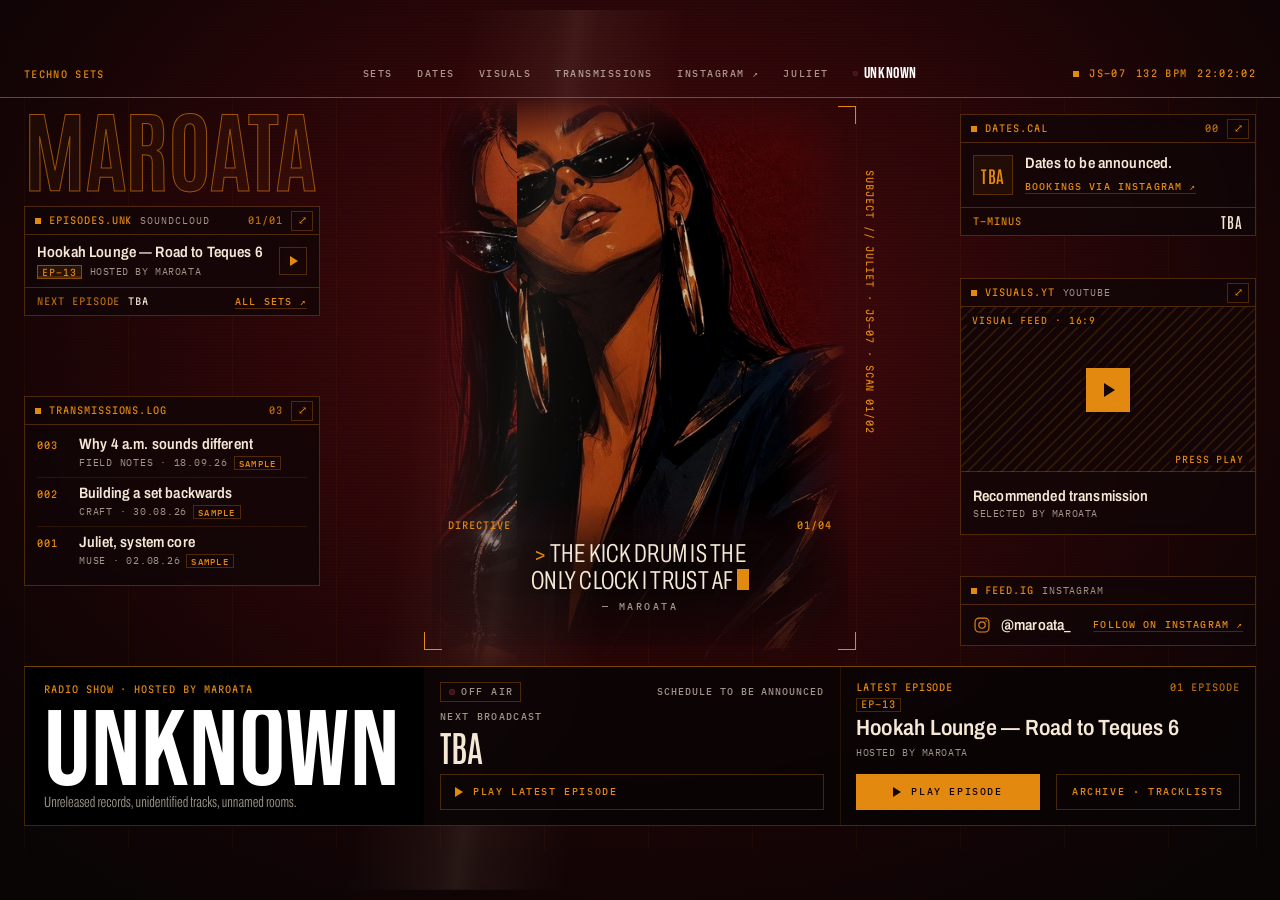
==== commit 9cfdb56e: "Signal: polish after review - Transmissions sits centred between Episodes and the floor line, so a  " ====
--- a/index.html
+++ b/index.html
@@ -200,7 +200,7 @@
 .m-vplayer__bar { flex: none; display: flex; align-items: center; gap: 12px; min-width: 0; }
 .m-vplayer__text { flex: 1; min-width: 0; display: flex; flex-direction: column; gap: 3px; }
 .m-vplayer__title { min-width: 0; font: 600 15px/16px var(--f-display); font-stretch: 85%; letter-spacing: .01em; color: var(--paper); white-space: nowrap; overflow: hidden; text-overflow: ellipsis; transition: color .15s; }
-.m-vplayer__note { min-width: 0; font: 400 9.5px/11px var(--f-meta); letter-spacing: .04em; color: var(--paper-dim); white-space: nowrap; overflow: hidden; text-overflow: ellipsis; }
+.m-vplayer__note { min-width: 0; font: 400 9.5px/11px var(--f-meta); letter-spacing: .06em; text-transform: uppercase; color: var(--paper-dim); white-space: nowrap; overflow: hidden; text-overflow: ellipsis; }
 .m-vplayer[data-state="playing"] .m-vplayer__title { color: var(--amber); }
 .m-vplayer__actions { flex: none; display: flex; align-items: center; gap: 10px; }
 .m-vplayer__more { font: 500 10px/1 var(--f-meta); letter-spacing: .14em; text-transform: uppercase; color: var(--amber); white-space: nowrap; transition: color .15s, text-decoration-color .15s;
@@ -265,6 +265,8 @@
 /* fallbacks for an older engine that left the countdown as plain text and "Your time" empty when there is no schedule */
 .air__cd:not(:has(.m-cd)) { align-self: center; font: 400 9.5px/1.25 var(--f-hud); font-stretch: 87.5%; letter-spacing: .1em; text-transform: uppercase; color: var(--amber); }
 .air__yt:has([data-m="radio-next"]:empty) { display: none; }
+.radio-tba .air__yt { display: none; } /* the big TBA and "Schedule to be announced" already say it */
+.radio-tba .m-radio__status .m-radio__row:has([data-m="radio-next"]) { display: none; }
 
 /* ---------- latest episode card (console + strip) ---------- */
 .m-radio-latest__label { font: 400 9.5px/10px var(--f-hud); font-stretch: 87.5%; letter-spacing: .1em; text-transform: uppercase; color: var(--amber); }
@@ -313,8 +315,8 @@
 .sheet .m-gig__city { font-size: 22px; }
 .m-sheet__foot { margin: 22px 0 0; }
 /* sparse sheets (episodes, dates, Instagram) are as tall as what they hold, up to the usual cap; the body still scrolls */
-.sheet:is([data-type="sets"], [data-type="gigs"], [data-type="insta"]) .sheet__frame { height: auto; max-height: min(86vh, 780px); }
-.sheet:is([data-type="sets"], [data-type="gigs"], [data-type="insta"]) .sheet__body { flex: 0 1 auto; }
+.sheet:is([data-type="sets"], [data-type="gigs"], [data-type="insta"], [data-type="radio"], [data-type="episode"], [data-type="videos"], [data-type="posts"]) .sheet__frame { height: auto; max-height: min(86vh, 780px); }
+.sheet:is([data-type="sets"], [data-type="gigs"], [data-type="insta"], [data-type="radio"], [data-type="episode"], [data-type="videos"], [data-type="posts"]) .sheet__body { flex: 0 1 auto; }
 /* no dates announced: the Dates.cal TBA state at sheet size (TBA tile, Archivo line, booking link under it) */
 .m-sheet__gigs:has(> .m-empty) { display: grid; grid-template-columns: 72px minmax(0, 1fr); grid-template-rows: auto auto; column-gap: 20px; row-gap: 10px; align-items: center; padding: 22px 0 8px; }
 .m-sheet__gigs:has(> .m-empty)::before { content: "TBA"; grid-row: 1 / 3; width: 72px; height: 72px; display: grid; place-items: center; border: 1px solid var(--amber-line); background: rgba(226,134,15,.06); font: 600 30px/1 var(--f-num); letter-spacing: .04em; color: var(--amber); }
@@ -351,7 +353,7 @@
 .sheet .m-video__title { font-size: 20px; }
 /* sheet: instagram */
 .m-sheet__handles { display: flex; flex-wrap: wrap; gap: 16px; margin: 22px 0 12px; }
-.m-sheet__handles .m-handle { font: 600 34px/1 var(--f-num); letter-spacing: .01em; color: var(--paper); }
+.m-sheet__handles .m-handle { font: 600 34px/1 var(--f-num); letter-spacing: .01em; color: var(--paper); text-transform: none; }
 .m-sheet__handles .m-handle::after { content: " ↗"; font-size: .6em; color: var(--amber); }
 .m-sheet__handles .m-handle:hover { color: var(--amber); }
 .sheet .m-ig { gap: 6px; }
@@ -568,7 +570,7 @@
   /* sheets go full screen */
   /* a definite track: with the implicit auto row, height:100% resolved against the content and the body never scrolled */
   .sheet { padding: 0; grid-template: minmax(0, 1fr) / minmax(0, 1fr); }
-  .sheet__frame, .sheet:is([data-type="sets"], [data-type="gigs"], [data-type="insta"]) .sheet__frame { width: 100%; height: 100%; max-height: none; border: 0; padding-top: var(--sat); padding-bottom: var(--sab); }
+  .sheet__frame, .sheet:is([data-type="sets"], [data-type="gigs"], [data-type="insta"], [data-type="radio"], [data-type="episode"], [data-type="videos"], [data-type="posts"]) .sheet__frame { width: 100%; height: 100%; max-height: none; border: 0; padding-top: var(--sat); padding-bottom: var(--sab); }
   .m-player__title { font-size: 24px; display: -webkit-box; -webkit-line-clamp: 3; -webkit-box-orient: vertical; overflow: hidden; }
   .sheet__frame > .corner { display: none; }
   .sheet__head { padding: 14px 16px; }
@@ -1144,11 +1146,11 @@
   function layout() {
     if (!M.desktopQuery.matches) return;
     var sets = $(".w-sets"), posts = $(".w-posts"), gigs = $(".w-gigs"), video = $(".w-video"), ig = $(".w-insta");
-    // left: Episodes under the masthead; Transmissions on the floor line (596, the same baseline as Feed.ig), or right
-    // under Episodes if that is lower
+    // left: Episodes under the masthead; Transmissions centred between Episodes and the floor line (596, the same
+    // baseline as Feed.ig), so a short Episodes window does not leave one big hole above Transmissions
     var setsBottom = 156 + sets.offsetHeight;
     placeWin(sets, 156);
-    placeWin(posts, Math.max(setsBottom + GAP, 596 - posts.offsetHeight));
+    placeWin(posts, setsBottom + GAP + Math.max(0, 596 - setsBottom - GAP - posts.offsetHeight) / 2);
     // right: Dates at 64, Feed on the floor line (596), Visuals centred in what is left
     var gigsBottom = 64 + gigs.offsetHeight;
     placeWin(gigs, 64);
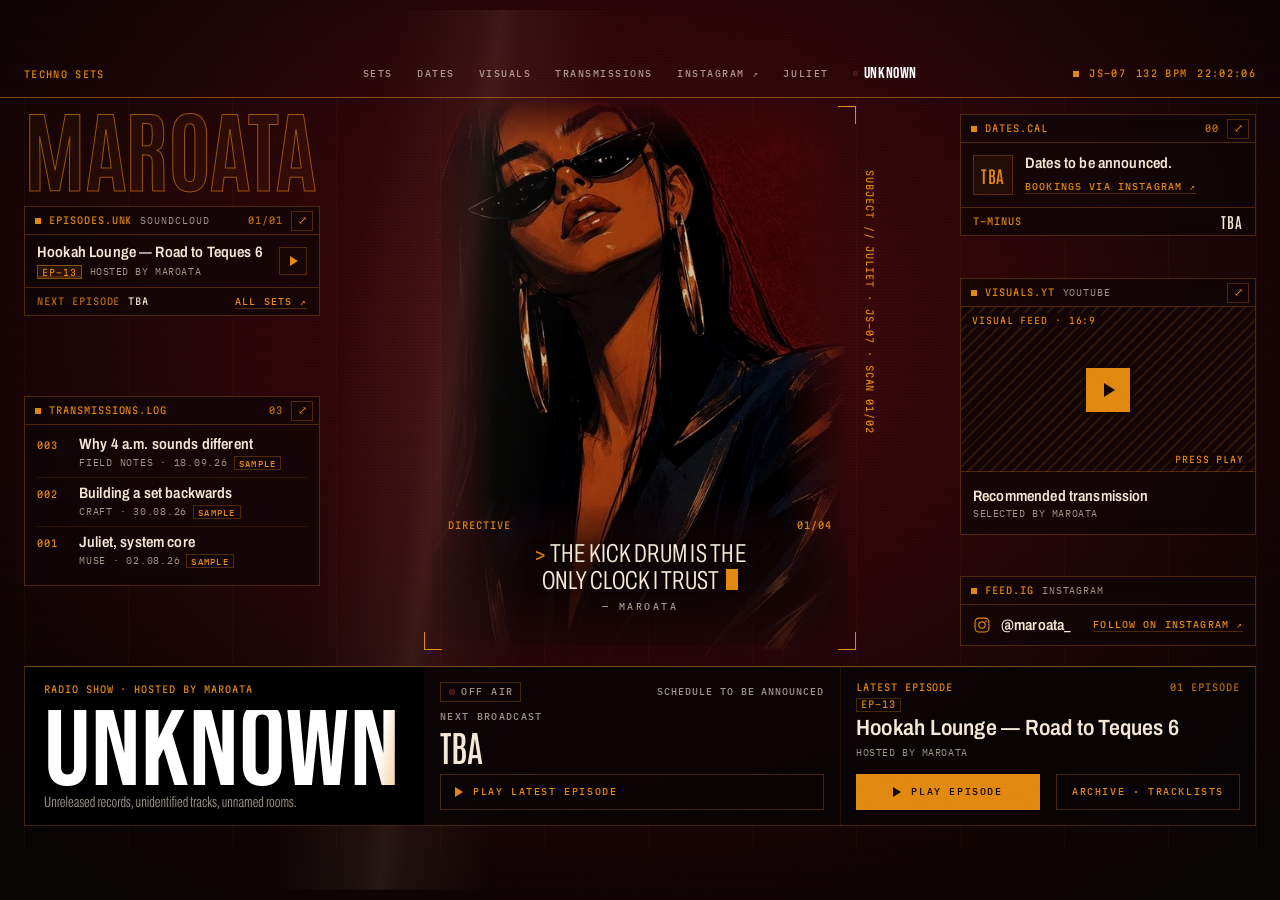
==== commit e0078e84: "Say clearly when a preview can't play audio; prepare for GitHub Pages - In link-only mode (hosts tha" ====
--- a/index.html
+++ b/index.html
@@ -260,6 +260,7 @@
 .m-deck__frame { margin-top: 6px; height: 20px; }
 .m-deck__frame iframe { display: block; width: 100%; height: 20px; border: 0; color-scheme: normal; }
 .m-deck__frame .m-ext { display: inline-block; line-height: 20px; }
+.m-deck__frame .m-deck__preview { display: inline-block; margin-right: 8px; font: 500 9.5px/20px var(--f-meta); letter-spacing: .1em; text-transform: uppercase; color: var(--paper-dim); }
 @keyframes blink { 50% { opacity: .2; } }
 
 /* fallbacks for an older engine that left the countdown as plain text and "Your time" empty when there is no schedule */
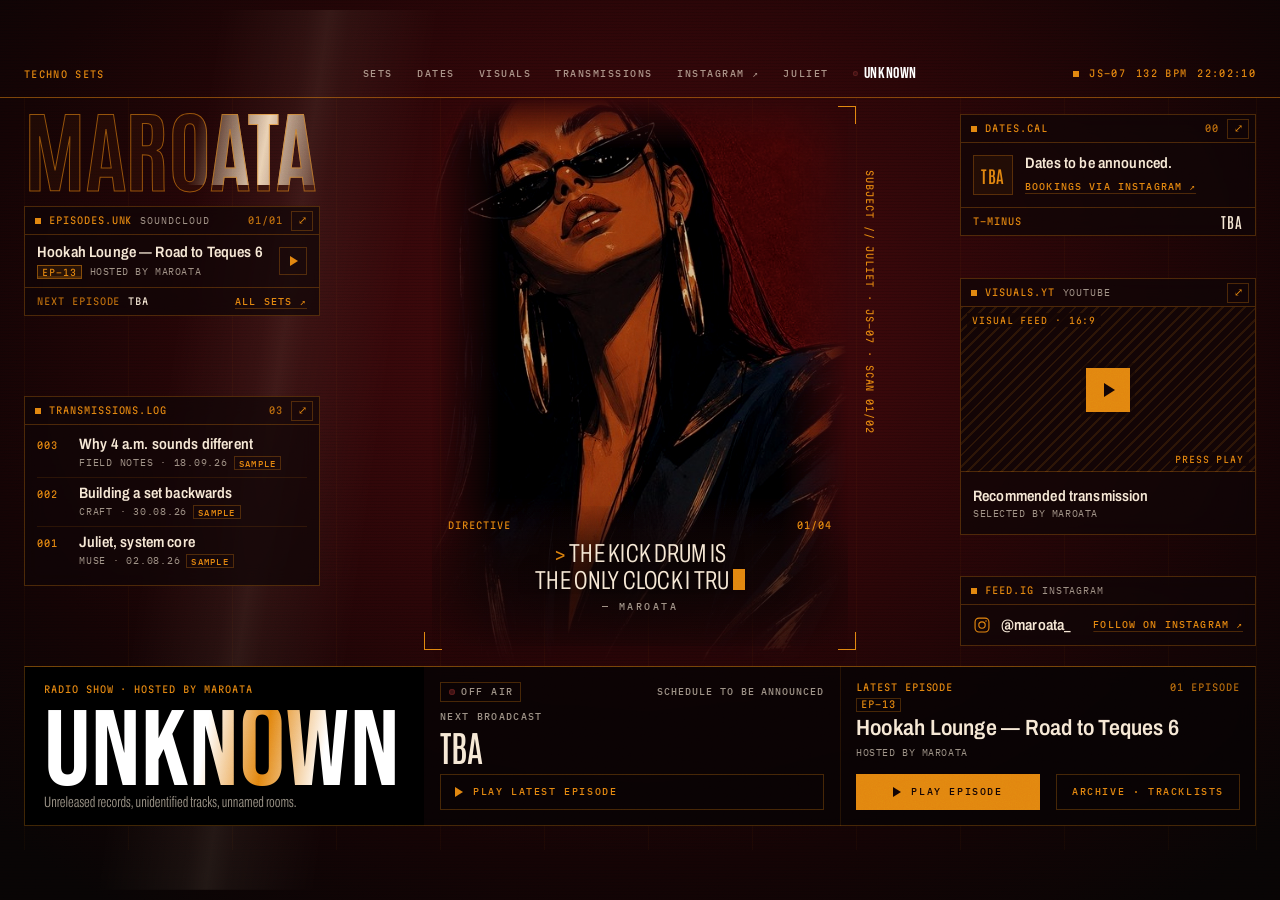
==== commit 426bf55b: "Prepare for maroata-unknown.studio - CNAME for GitHub Pages custom domain. - Canonical URL, Open Gra" ====
--- a/index.html
+++ b/index.html
@@ -3,9 +3,20 @@
 <head>
 <meta charset="utf-8">
 <meta name="viewport" content="width=device-width, initial-scale=1, viewport-fit=cover">
-<title>MAROATA · Signal</title>
+<title>MAROATA · UNKNOWN</title>
 <meta name="description" content="MAROATA techno sets and the UNKNOWN radio show: broadcasts, episodes, dates, transmissions and Juliet.">
 <meta name="theme-color" content="#080404">
+<link rel="canonical" href="https://maroata-unknown.studio/">
+<meta property="og:type" content="website">
+<meta property="og:site_name" content="MAROATA · UNKNOWN">
+<meta property="og:title" content="MAROATA · UNKNOWN">
+<meta property="og:description" content="UNKNOWN, the radio show hosted by MAROATA. Episodes, transmissions, dates and Juliet.">
+<meta property="og:url" content="https://maroata-unknown.studio/">
+<meta property="og:image" content="https://maroata-unknown.studio/assets/img/og-image.jpg">
+<meta property="og:image:width" content="1200">
+<meta property="og:image:height" content="630">
+<meta property="og:image:alt" content="The MAROATA site: Juliet in sunglasses, amber HUD windows and the UNKNOWN radio console.">
+<meta name="twitter:card" content="summary_large_image">
 <link rel="icon" href="data:image/svg+xml,%3Csvg xmlns='http://www.w3.org/2000/svg' viewBox='0 0 32 32'%3E%3Crect width='32' height='32' fill='%23080404'/%3E%3Cpath d='M7 24V8l9 10 9-10v16' fill='none' stroke='%23e2860f' stroke-width='2.4'/%3E%3C/svg%3E">
 <link rel="preload" href="assets/fonts/archivo.woff2" as="font" type="font/woff2" crossorigin>
 <link rel="preload" href="assets/fonts/antonio.woff2" as="font" type="font/woff2" crossorigin>
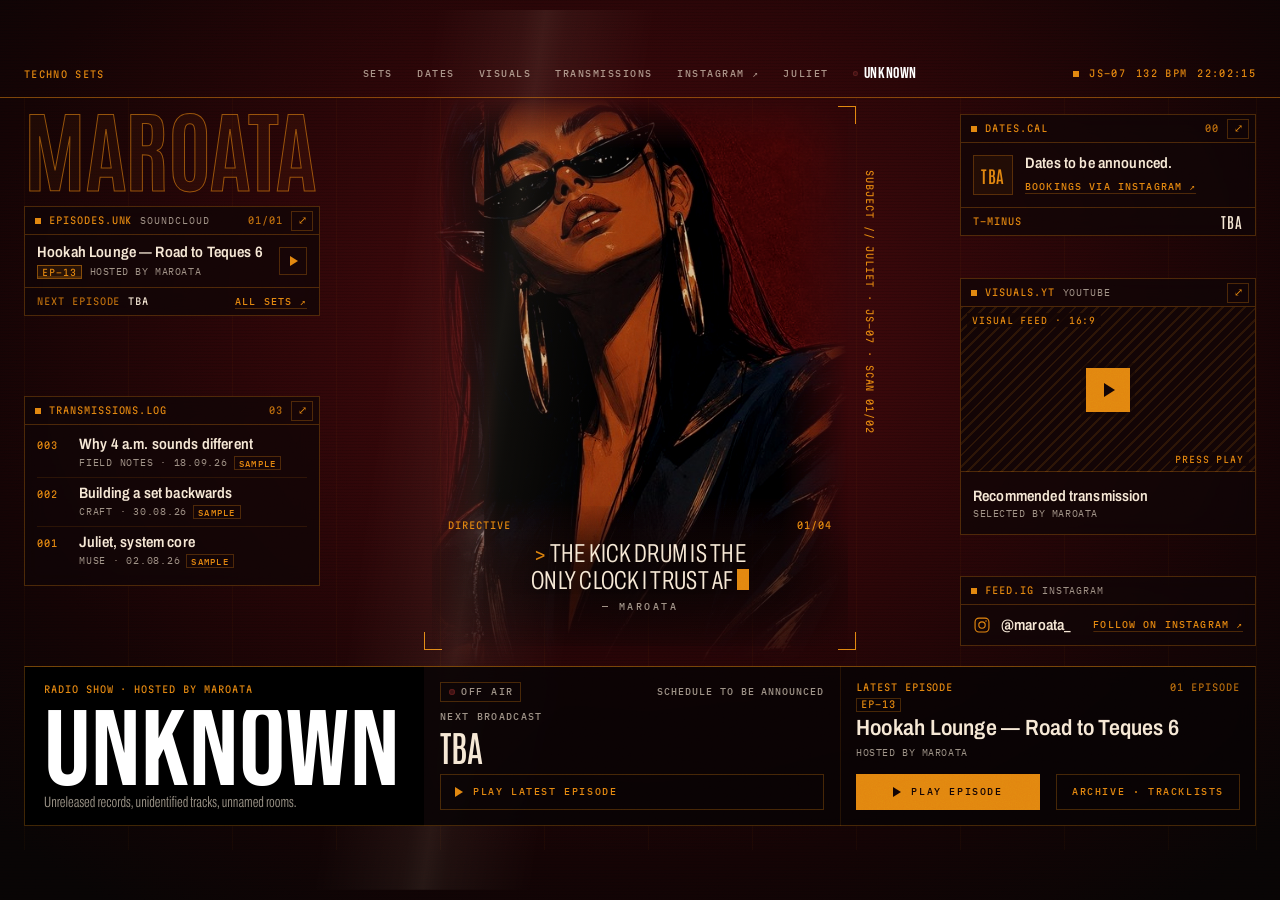
==== commit bf39c842: "Phones: one tap on the UNKNOWN strip starts the latest episode Phones only start audio inside the So" ====
--- a/index.html
+++ b/index.html
@@ -151,6 +151,8 @@
 }
 .m-set.is-playing .m-set__state { color: var(--amber); }
 @keyframes eq { to { background-size: 3px 40%, 3px 100%, 3px 50%; } }
+/* paused in the player, or autoplay held back: nothing is sounding, so the eq marks stand still */
+html:has([data-m="deck"]:is([data-audio="paused"], [data-audio="blocked"])) :is(.m-set.is-playing .m-set__state, .m-episode.is-playing .m-episode__play span, .m-radio-latest.is-playing .m-radio-latest__icon, .m-ep.is-playing .m-ep__icon) { animation: none; }
 
 /* transmissions */
 .m-post__btn { width: 100%; height: 48px; display: grid; grid-template-columns: 34px minmax(0, 1fr); column-gap: 8px; row-gap: 4px; align-content: center; text-align: left; }
@@ -255,7 +257,9 @@
 @keyframes breathe { from { box-shadow: 0 0 4px 1px rgba(255,59,47,.45); } to { box-shadow: 0 0 12px 3px rgba(255,59,47,.7); } }
 
 /* the console's deck: the only SoundCloud player on the page */
-.m-deck { --sc-color: #e2860f; }
+.m-deck { --sc-color: #e2860f;
+  /* what the ▶ window shows until SoundCloud's player has painted over it: the strip's own play button */
+  --sc-wait: var(--amber) url("data:image/svg+xml,%3Csvg xmlns='http://www.w3.org/2000/svg' viewBox='0 0 8 10'%3E%3Cpath d='M0 0l8 5-8 5z' fill='%23120405'/%3E%3C/svg%3E") 50% 50% / 8px 10px no-repeat; }
 .m-deck__go { width: 100%; height: 36px; display: flex; align-items: center; gap: 10px; padding: 0 14px; border: 1px solid var(--amber-line); font: 500 10px/1 var(--f-meta); letter-spacing: .16em; text-transform: uppercase; color: var(--amber); transition: background .15s, color .15s, border-color .15s; }
 .m-deck__go:hover { background: var(--amber); border-color: var(--amber); color: var(--ink); }
 .m-deck__icon, .m-radio-latest__icon { flex: none; width: 0; height: 0; border-left: 8px solid currentColor; border-top: 5px solid transparent; border-bottom: 5px solid transparent; }
@@ -273,6 +277,25 @@
 .m-deck__frame .m-ext { display: inline-block; line-height: 20px; }
 .m-deck__frame .m-deck__preview { display: inline-block; margin-right: 8px; font: 500 9.5px/20px var(--f-meta); letter-spacing: .1em; text-transform: uppercase; color: var(--paper-dim); }
 @keyframes blink { 50% { opacity: .2; } }
+/* armed (touch screens): the newest episode's player is loaded and waits for one tap on SoundCloud's own ▶.
+   Phones only start audio when the tap lands inside the player, so that ▶ is the play control:
+   each layout shows it in a window of --k × 20px (the mini player's ▶ is 20×20 at its left edge). */
+.m-deck[data-state="armed"] .m-deck__idle { display: none; }
+.m-deck[data-state="armed"] .m-deck__live { display: block; }
+.m-deck[data-state="armed"] .m-deck__stop { display: none; }
+.m-deck__label, .m-deck__hint { font-variant-emoji: text; }
+.m-deck[data-state="armed"] .m-deck__label { color: var(--amber); }
+.m-deck[data-state="armed"] .m-deck__label::before { content: none; }
+/* keyboard focus on the armed (or blocked) player: Stop hands focus to its iframe, which never matches :focus-visible
+   when focused by script, so the page marks keyboard use itself (html.is-keys) */
+html.is-keys .m-deck:is([data-state="armed"], [data-audio="blocked"]) .m-deck__frame:focus-within { outline: 1px solid #fff; outline-offset: 3px; }
+/* on the board the ▶ fills the console row: draw the ring inside it, clear of the countdown */
+html.is-keys .board .m-deck:is([data-state="armed"], [data-audio="blocked"]) .m-deck__frame:focus-within { outline-width: 2px; outline-offset: -2px; }
+/* paused inside the player: calm, a still pause mark */
+.m-deck[data-audio="paused"] .m-deck__label::before { content: ""; flex: none; width: 6px; height: 6px; background: linear-gradient(90deg, currentColor 0 2px, transparent 2px 4px, currentColor 4px); animation: none; }
+/* the browser held back autoplay: the engine un-hides this line, which points at the player */
+.m-deck__hint { margin: 0; height: 10px; font: 500 9.5px/10px var(--f-meta); letter-spacing: .1em; text-transform: uppercase; color: var(--amber); white-space: nowrap; overflow: hidden; text-overflow: ellipsis; }
+.m-deck__hint::before { content: ""; display: inline-block; vertical-align: 1px; margin-right: 6px; width: 0; height: 0; border-right: 6px solid currentColor; border-top: 4px solid transparent; border-bottom: 4px solid transparent; }
 
 /* fallbacks for an older engine that left the countdown as plain text and "Your time" empty when there is no schedule */
 .air__cd:not(:has(.m-cd)) { align-self: center; font: 400 9.5px/1.25 var(--f-hud); font-stretch: 87.5%; letter-spacing: .1em; text-transform: uppercase; color: var(--amber); }
@@ -568,6 +591,38 @@
   .m-deck__stop { position: absolute; top: -5px; bottom: -5px; right: -16px; width: 64px; display: flex; align-items: center; justify-content: center; box-shadow: inset 1px 0 0 var(--amber-line); }
   .m-deck__stop:focus-visible { outline-offset: -3px; }
   html.has-sheet .m-deck__stop { top: -5px; bottom: calc(-5px - var(--sab)); right: -16px; width: 64px; }
+  /* SoundCloud's own ▶, drawn at the size of the strip's play button (44px; 48px on tablets) */
+  .console { --k: 2.2; --arm-w: 104px; }
+  .m-deck[data-state="armed"] .m-deck__frame, .m-deck[data-audio="blocked"] .m-deck__frame { flex: none; width: calc(20px * var(--k)); height: calc(20px * var(--k)); margin: 0; overflow: hidden; outline: 1px solid var(--amber-line); background: var(--sc-wait); }
+  .m-deck[data-state="armed"] .m-deck__frame iframe, .m-deck[data-audio="blocked"] .m-deck__frame iframe { width: 180px; height: 20px; transform: scale(var(--k)); transform-origin: 0 0; }
+  /* armed: it takes the place of the strip's ▶ (same row, right edge); the strip keeps the episode's code and title */
+  .m-deck[data-state="armed"] { display: block; grid-column: 1 / -1; grid-row: 7; justify-self: end; align-self: center; width: var(--arm-w); }
+  .m-deck[data-state="armed"] .m-deck__live { display: flex; align-items: center; gap: 10px; padding-right: 0; }
+  .m-deck[data-state="armed"] .m-deck__now { display: contents; }
+  .m-deck[data-state="armed"] .m-deck__title { display: none; }
+  .m-deck[data-state="armed"] .m-deck__label { display: block; flex: 1; min-width: 0; white-space: normal; text-align: right; line-height: 12px; }
+  .console:has(.m-deck[data-state="armed"]) .latest { margin-right: calc(var(--arm-w) + 14px); }
+  @media (min-width: 600px) { .console { --arm-w: 152px; } .m-deck[data-state="armed"] .m-deck__label { white-space: nowrap; } }
+  .console:has(.m-deck[data-state="armed"][data-kind="episode"]) .m-radio-latest__play { display: none; }
+  /* no recording for the newest episode: the armed player is for an older one, so it takes the whole row with its own title
+     (as while playing) instead of sitting beside a title it would not play */
+  .console:has(.console__latest.no-play) .m-deck[data-state="armed"] { justify-self: stretch; width: auto; }
+  .console:has(.console__latest.no-play) .m-deck[data-state="armed"] .m-deck__live { display: grid; height: calc(20px * var(--k)); grid-template-columns: auto minmax(0, 1fr); grid-template-rows: 1fr 1fr; gap: 0 12px; }
+  .console:has(.console__latest.no-play) .m-deck[data-state="armed"] .m-deck__frame { grid-column: 1; grid-row: 1 / 3; }
+  .console:has(.console__latest.no-play) .m-deck[data-state="armed"] .m-deck__label { grid-column: 2; grid-row: 1; align-self: end; margin-bottom: 3px; text-align: left; white-space: nowrap; line-height: 10px; }
+  .console:has(.console__latest.no-play) .m-deck[data-state="armed"] .m-deck__title { display: block; grid-column: 2; grid-row: 2; align-self: start; margin-top: 3px; line-height: 10px; }
+  .console:has(.console__latest.no-play):has(.m-deck[data-state="armed"]) :is(.latest, .latest__archive) { visibility: hidden; }
+  /* blocked: the playing row shows the big ▶ on the left, the hint pointing at it, the title under it, Stop on the right */
+  .m-deck[data-state="playing"][data-audio="blocked"] { padding-top: 0; padding-bottom: 0; }
+  html.has-sheet .m-deck[data-state="playing"][data-audio="blocked"] { padding-top: 0; padding-bottom: var(--sab); }
+  .m-deck[data-audio="blocked"] .m-deck__live { display: grid; height: calc(20px * var(--k)); grid-template-columns: auto minmax(0, 1fr); grid-template-rows: 1fr 1fr; column-gap: 12px; }
+  .m-deck[data-audio="blocked"] .m-deck__now { display: contents; }
+  .m-deck[data-audio="blocked"] .m-deck__label { display: none; }
+  .m-deck[data-audio="blocked"] .m-deck__frame { grid-column: 1; grid-row: 1 / 3; }
+  .m-deck[data-audio="blocked"] .m-deck__hint { grid-column: 2; grid-row: 1; align-self: end; margin-bottom: 3px; }
+  .m-deck[data-audio="blocked"] .m-deck__title { grid-column: 2; grid-row: 2; align-self: start; margin-top: 3px; line-height: 10px; }
+  .m-deck[data-audio="blocked"] .m-deck__stop { top: 0; bottom: 0; }
+  html.has-sheet .m-deck[data-audio="blocked"] .m-deck__stop { top: 0; bottom: calc(0px - var(--sab)); }
 
   /* dock */
   .dock { position: fixed; z-index: 20; left: 0; right: 0; bottom: 0; height: calc(var(--dock-h) + var(--sab)); padding-bottom: var(--sab); display: grid; grid-template-columns: 1fr 1fr 1fr 1.5fr 1fr 1fr 1fr; background: rgba(8,4,4,.92); -webkit-backdrop-filter: blur(12px); backdrop-filter: blur(12px); border-top: 1px solid var(--amber-line); }
@@ -643,6 +698,11 @@
     .m-deck[data-state="playing"] { --rule-x: 0px; right: 0; margin: 0 auto; width: calc(min(640px, 100% - 32px) - 40px); height: 48px; padding: 7px 0; }
     .m-deck__now { font-size: 10.5px; }
     .m-deck__stop { top: -7px; bottom: -7px; right: 0; width: 56px; }
+    .console { --k: 2.4; --arm-w: 168px; }
+    html.has-sheet .console { --k: 2.2; } /* the deck under a sheet keeps its 44px row */
+    .m-deck__hint { height: 12px; font-size: 10.5px; line-height: 12px; }
+    .m-deck[data-state="armed"] .m-deck__label { line-height: 13px; }
+    .m-deck[data-audio="blocked"] .m-deck__title { line-height: 12px; }
     .dock :is(button, a) { font-size: 11px; gap: 7px; }
     .dock__unk .m-unknown { font-size: 18px; }
     /* wide tablets: the radio sheet gets the desktop head and status row back */
@@ -882,6 +942,39 @@
   .m-deck__live { position: relative; height: 36px; padding-right: 64px; }
   .m-deck__stop { position: absolute; right: 0; top: 0; bottom: 0; width: 56px; display: grid; place-items: center; border: 1px solid var(--amber-line); transition: background .15s, color .15s, border-color .15s; }
   .m-deck__stop:hover { background: var(--amber); border-color: var(--amber); color: var(--ink); }
+  /* blocked (mouse): the hint takes the place of the now-line, its arrow over the player's ▶ */
+  .m-deck[data-audio="blocked"] :is(.m-deck__label, .m-deck__title) { visibility: hidden; }
+  .m-deck[data-audio="blocked"] .m-deck__hint { position: absolute; left: 0; top: 0; right: 64px; }
+  .m-deck[data-audio="blocked"] .m-deck__hint::before { margin: 0 8px 0 6px; vertical-align: 2px; border: 4px solid transparent; border-top: 5px solid currentColor; border-bottom: 0; }
+  /* touch screens: SoundCloud's own ▶ at a finger's size, 40–42 screen px at any board scale (--s).
+     At the smallest scale it is 50px on a 36px row: it reaches into the 10px gap above and the 16px padding below,
+     stopping 6px under the countdown and 6px above the console's edge; --k-drop keeps that balance */
+  .m-deck { --k: clamp(1.8, calc(2.1 / var(--s, 1)), 2.5); --k-drop: calc((var(--k) - 1.8) * 4.28px); }
+  .m-deck[data-state="armed"] .m-deck__live { display: grid; grid-template-columns: auto minmax(0, 1fr); grid-template-rows: 1fr 1fr; column-gap: 12px; padding-right: 0; }
+  .m-deck[data-state="armed"] .m-deck__now { display: contents; }
+  .m-deck[data-state="armed"] .m-deck__frame { grid-column: 1; grid-row: 1 / 3; width: calc(20px * var(--k)); height: calc(20px * var(--k)); margin: calc((36px - 20px * var(--k)) / 2 + var(--k-drop)) 0 calc((36px - 20px * var(--k)) / 2 - var(--k-drop)); overflow: hidden; outline: 1px solid var(--amber-line); background: var(--sc-wait); }
+  .m-deck[data-state="armed"] .m-deck__frame iframe { width: 180px; height: 20px; transform: scale(var(--k)); transform-origin: 0 0; }
+  .m-deck[data-state="armed"] .m-deck__label { grid-column: 2; grid-row: 1; align-self: end; margin-bottom: 3px; }
+  .m-deck[data-state="armed"] .m-deck__title { grid-column: 2; grid-row: 2; align-self: start; margin-top: 3px; line-height: 10px; }
+  /* the console's own "Play episode" would be a second play button for the same episode: the archive takes the row */
+  .console:has(.m-deck[data-state="armed"][data-kind="episode"]) .m-radio-latest__play { display: none; }
+  .console:has(.m-deck[data-state="armed"][data-kind="episode"]) .latest__archive { left: 16px; width: 384px; }
+  /* …and so would the EPISODES.UNK row's ▶ for that episode (the newest one with a recording, as the engine arms it) */
+  .board:has(.m-deck[data-state="armed"][data-kind="episode"]) .w-sets .m-episode:nth-child(1 of :not(.is-unreleased)) .m-episode__play { display: none; }
+  @media (hover: none) and (pointer: coarse) {
+    .m-deck[data-audio="blocked"] .m-deck__live { display: grid; grid-template-columns: auto minmax(0, 1fr); grid-template-rows: 1fr 1fr; column-gap: 12px; }
+    .m-deck[data-audio="blocked"] .m-deck__now { display: contents; }
+    .m-deck[data-audio="blocked"] .m-deck__label { display: none; }
+    .m-deck[data-audio="blocked"] .m-deck__title { visibility: visible; grid-column: 2; grid-row: 2; align-self: start; margin-top: 3px; line-height: 10px; }
+    .m-deck[data-audio="blocked"] .m-deck__hint { position: static; grid-column: 2; grid-row: 1; align-self: end; margin-bottom: 3px; }
+    .m-deck[data-audio="blocked"] .m-deck__hint::before { margin: 0 6px 0 0; vertical-align: 1px; border: 4px solid transparent; border-right: 6px solid currentColor; border-left: 0; }
+    .m-deck[data-audio="blocked"] .m-deck__frame { grid-column: 1; grid-row: 1 / 3; width: calc(20px * var(--k)); height: calc(20px * var(--k)); margin: calc((36px - 20px * var(--k)) / 2 + var(--k-drop)) 0 calc((36px - 20px * var(--k)) / 2 - var(--k-drop)); overflow: hidden; outline: 1px solid var(--amber-line); background: var(--sc-wait); }
+    .m-deck[data-audio="blocked"] .m-deck__frame iframe { width: 180px; height: 20px; transform: scale(var(--k)); transform-origin: 0 0; }
+  }
+  /* autoplay held back while a sheet is open: the sheet would hide the player and its hint, so it ends at the console's top edge
+     (the board is centred and scaled by s = min(100vw / 1280, 100vh / 800, 1.5); the console starts 216 * s below the centre) */
+  html.has-sheet:has(.board .m-deck[data-audio="blocked"]) .sheet { bottom: calc(50% - min(16.875vw, 27vh, 324px)); bottom: calc(50% - min(16.875dvw, 27dvh, 324px)); grid-template-rows: minmax(0, 1fr); }
+  html.has-sheet:has(.board .m-deck[data-audio="blocked"]) .sheet__frame { max-height: 100%; }
   .board.is-pass .air__pill .m-onair[data-live="false"] .m-onair__dot { animation: lampPulse 120ms linear 710ms 1; }
   /* latest episode cell */
   .console__latest { position: relative; min-width: 0; padding: 16px; box-shadow: inset 1px 0 0 var(--seam); }
@@ -913,7 +1006,7 @@
   .board .hud, .bar__nav :is(button, a), .board .m-handle, .board .m-empty, .board .win__src,
   .board .m-set__code, .board .m-set__meta, .board .m-post__no, .board .m-post__meta, .board .m-gig__venue, .board .m-gig__link,
   .board .m-video__note, .board .m-video__slot, .board .m-vplayer__note, .board .m-vplayer[data-state="playing"] .m-vplayer__frame::before, .board .m-video.is-open-slot .m-video__title, .board .m-quote__by,
-  .board .m-onair, .board .m-deck__now, .board .air__sched, .board .air__label, .board .air__yt, .board .air__where, .board .air__where .m-ext,
+  .board .m-onair, .board .m-deck__now, .board .m-deck__hint, .board .air__sched, .board .air__label, .board .air__yt, .board .air__where, .board .air__where .m-ext,
   .board .m-radio-latest__label, .board .m-radio-latest__code, .board .m-radio-latest__meta, .board .air__cd:not(:has(.m-cd)),
   .board .w-sets .m-episode__meta, .board .sets__all, .board .gigs__book, .board .ig-card__go { font-size: var(--f95); }
   .board .m-flag, .board .w-sets .m-episode__code, .board .w-sets .m-episode__soon, .board .m-vplayer__start::before, .board .m-vplayer__start::after, .board .m-gig__m, .board .m-gig__meta, .board .foot__cd .m-cd i { font-size: var(--f9); }
@@ -1180,8 +1273,8 @@
   /* ---------- deck: an episode's Stop says so; a keyboard press on "Play latest episode" lands on Stop, not <body> ---------- */
   var deckEl = $("[data-m='deck']");
   var viaKeys = false; // only a keyboard press moves focus: a tap must not leave a ring on Stop
-  document.addEventListener("keydown", function () { viaKeys = true; }, true);
-  document.addEventListener("pointerdown", function () { viaKeys = false; }, true);
+  document.addEventListener("keydown", function () { viaKeys = true; root.classList.add("is-keys"); }, true);
+  document.addEventListener("pointerdown", function () { viaKeys = false; root.classList.remove("is-keys"); }, true);
   if (deckEl) new MutationObserver(function () {
     var stopBtn = $(".m-deck__stop", deckEl);
     if (!stopBtn) return;
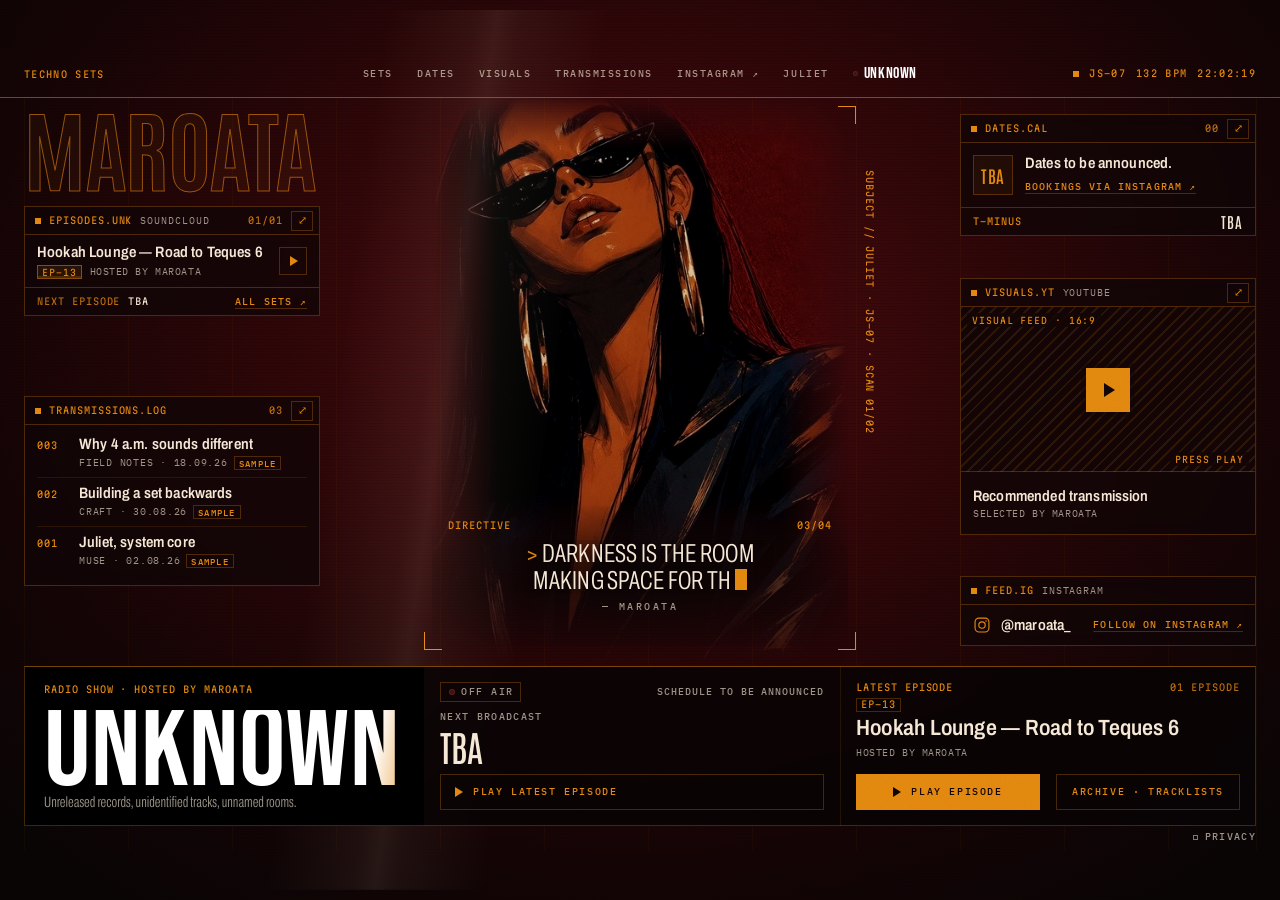
==== commit 7c4889b4: "Analytics through Google Tag Manager, only after a visitor accepts - Consent line with equal Accept " ====
--- a/index.html
+++ b/index.html
@@ -466,6 +466,78 @@
 .m-tracklist__track { font: 500 17px/1.2 var(--f-display); font-stretch: 85%; letter-spacing: .02em; text-transform: uppercase; color: var(--paper); }
 .m-ep .m-empty { margin-top: 14px; }
 
+/* ---------- privacy: the consent line, the Privacy link, the privacy sheet ---------- */
+/* the two answers always look the same: one style, one size, no default */
+.m-choice { height: 36px; display: inline-flex; align-items: center; justify-content: center; gap: 8px; padding: 0 16px; border: 1px solid var(--amber-edge); background: rgba(8,3,4,.55); font: 500 10px/1 var(--f-meta); letter-spacing: .16em; text-transform: uppercase; color: var(--paper); white-space: nowrap; transition: background .15s, color .15s, border-color .15s; }
+.m-choice:hover { background: var(--amber); border-color: var(--amber); color: var(--ink); }
+.m-choice[aria-pressed]::before { content: ""; flex: none; width: 7px; height: 7px; box-sizing: border-box; border: 1px solid currentColor; }
+.m-choice[aria-pressed="true"] { border-color: var(--amber); color: var(--amber); }
+.m-choice[aria-pressed="true"]::before { background: currentColor; }
+.m-choice[aria-pressed="true"]:hover { color: var(--ink); }
+/* the line: a HUD card in the directive's place (the quote steps aside while it shows) */
+.consent { display: flex; flex-direction: column; gap: 8px; padding: 12px 14px 14px; background: var(--glass); -webkit-backdrop-filter: blur(10px); backdrop-filter: blur(10px); border: 1px solid var(--amber-line); box-shadow: inset 0 1px 0 var(--amber-edge), 0 18px 40px -18px rgba(0,0,0,.8); animation: winIn .5s var(--ease) both; }
+html.has-consent-line .directive { visibility: hidden; }
+.consent__head { display: flex; flex-wrap: wrap; align-items: center; justify-content: space-between; gap: 6px 12px; min-width: 0; }
+.consent__label { display: flex; align-items: center; gap: 8px; margin: 0; line-height: 10px; white-space: nowrap; }
+.consent__sq { flex: none; width: 6px; height: 6px; background: var(--amber); }
+.consent__more { position: relative; flex: none; font: 500 9.5px/10px var(--f-meta); letter-spacing: .14em; text-transform: uppercase; color: var(--amber); white-space: nowrap; text-decoration: underline 1px; text-decoration-color: var(--amber-line); text-underline-offset: 3px; transition: color .15s, text-decoration-color .15s; }
+.consent__more:hover { color: var(--paper); text-decoration-color: currentColor; }
+.consent__text { margin: 0; font: 400 15px/1.3 var(--f-display); font-stretch: 85%; letter-spacing: .01em; color: var(--paper); text-wrap: pretty; }
+.consent__actions { display: flex; gap: 8px; margin-top: 2px; }
+.consent .m-choice { flex: 0 0 120px; padding: 0 10px; }
+/* the same line at the top of a window while unanswered (shared links land on a window): a band under the
+   window's head, the question on the left, the two answers on the right; never over the close or ▶ buttons */
+.sheet__consent { flex: none; display: grid; grid-template-columns: minmax(0, 1fr) auto; align-items: center; gap: 6px 28px; padding: 12px 22px 13px; border-bottom: 1px solid var(--amber-line); background: linear-gradient(90deg, rgba(226,134,15,.08), rgba(226,134,15,.015) 70%); animation: winIn .5s var(--ease) both; }
+.sheet[data-type="privacy"] .sheet__consent { display: none; } /* the privacy window has its own two buttons */
+.sheet__consent .consent__head { grid-column: 1; grid-row: 1; justify-content: flex-start; gap: 6px 20px; }
+.sheet__consent .consent__text { grid-column: 1; grid-row: 2; max-width: 64ch; font-size: 14px; color: rgba(246,232,213,.88); }
+.sheet__consent .consent__actions { grid-column: 2; grid-row: 1 / 3; margin: 0; }
+.sheet__consent .m-choice { flex: 0 0 120px; padding: 0 10px; }
+@media (pointer: coarse) {
+  .sheet__consent .m-choice { height: 44px; }
+  .sheet__consent .consent__more::after { content: ""; position: absolute; left: -10px; right: -14px; top: 50%; height: 44px; transform: translateY(-50%); }
+}
+/* the permanent link: a quiet label with the dock's square */
+.bar__privacy { display: inline-flex; align-items: center; gap: 7px; font: 500 9.5px/1 var(--f-meta); letter-spacing: .14em; text-transform: uppercase; color: var(--paper-dim); white-space: nowrap; transition: color .15s; }
+.bar__privacy::before { content: ""; flex: none; width: 5px; height: 5px; box-sizing: border-box; border: 1px solid var(--amber); opacity: .8; }
+.bar__privacy:hover { color: var(--paper); }
+
+/* sheet: privacy */
+.m-privacy { max-width: 68ch; margin: 0 auto; padding-top: 22px; }
+.m-privacy__choice { display: flex; flex-wrap: wrap; align-items: center; justify-content: space-between; gap: 14px 24px; padding: 16px 18px; border: 1px solid var(--amber-line); background: rgba(226,134,15,.04); }
+.m-privacy__now { display: flex; flex-direction: column; gap: 8px; min-width: 0; margin: 0; }
+.m-privacy__label { font: 400 9.5px/1.25 var(--f-hud); font-stretch: 87.5%; letter-spacing: .1em; text-transform: uppercase; color: var(--amber); }
+.m-privacy__state { font: 600 22px/1.1 var(--f-display); font-stretch: 85%; letter-spacing: .01em; color: var(--paper); }
+.m-privacy__choice.is-off .m-privacy__state { font: 400 15px/1.45 var(--f-display); letter-spacing: 0; color: var(--paper-dim); }
+/* the pair is sized as a unit: both buttons as wide as the longer label, in either language */
+.m-privacy__btns { display: grid; grid-template-columns: repeat(2, minmax(0, 1fr)); gap: 10px; }
+.m-privacy__btns .m-choice { min-width: 172px; height: 44px; }
+.m-privacy__top { display: flex; flex-wrap: wrap; align-items: center; gap: 12px 20px; margin-top: 22px; padding-bottom: 14px; border-bottom: 1px solid var(--amber-line); }
+.m-privacy__lang { flex: none; display: flex; }
+.m-privacy__lang button { height: 28px; padding: 0 12px; border: 1px solid var(--amber-line); font: 500 9.5px/1 var(--f-meta); letter-spacing: .14em; text-transform: uppercase; color: var(--paper-dim); transition: background .15s, color .15s, border-color .15s; }
+.m-privacy__lang button + button { border-left-color: transparent; }
+.m-privacy__lang button:hover { color: var(--paper); }
+.m-privacy__lang button[aria-pressed="true"] { background: var(--amber); border-color: var(--amber); color: var(--ink); }
+.m-privacy__meta { display: flex; flex-wrap: wrap; align-items: center; gap: 6px 18px; margin: 0; font: 400 9.5px/1.4 var(--f-meta); letter-spacing: .08em; text-transform: uppercase; color: var(--paper-dim); }
+.m-privacy__meta b { font-weight: 500; color: var(--paper); }
+.m-privacy__meta .m-ext { font-size: 9.5px; }
+.m-privacy__title { margin: 28px 0 0; font: 700 clamp(34px, 6vw, 52px)/.92 var(--f-num); text-transform: uppercase; color: var(--paper); text-wrap: balance; }
+.m-privacy__intro { margin: 14px 0 0; font: 300 19px/1.4 var(--f-display); color: var(--paper-dim); text-wrap: pretty; }
+.m-privacy__sec { margin-top: 28px; }
+.m-privacy__h { display: flex; align-items: center; gap: 8px; margin: 0; padding-bottom: 9px; border-bottom: 1px solid var(--seam); font: 400 10px/1.25 var(--f-hud); font-stretch: 87.5%; letter-spacing: .1em; text-transform: uppercase; color: var(--amber); }
+.m-privacy__h::before { content: ""; flex: none; width: 6px; height: 6px; background: var(--amber); }
+.m-privacy__sec p, .m-privacy__sec li { font: 400 15px/1.6 var(--f-display); color: rgba(246,232,213,.88); text-wrap: pretty; }
+.m-privacy__sec p { margin: 10px 0 0; }
+.m-privacy__sec ul { margin: 10px 0 0; padding: 0; list-style: none; }
+.m-privacy__sec li { position: relative; padding-left: 20px; }
+.m-privacy__sec li + li { margin-top: 6px; }
+.m-privacy__sec li::before { content: ""; position: absolute; left: 2px; top: .8em; width: 9px; height: 1px; background: var(--amber); }
+/* fingers: the language switch and the contact link become full 44px targets */
+@media (pointer: coarse) {
+  .m-privacy__lang button { height: 44px; padding: 0 16px; }
+  .m-privacy__meta .m-ext { display: inline-flex; align-items: center; min-height: 44px; }
+}
+
 /* touch screens get colour straight away */
 @media (hover: none) {
   .m-video__thumb img, .m-vplayer__start img, .m-ig__item img, .m-juliet__img img { filter: none; }
@@ -634,6 +706,15 @@
   .dock__unk .m-unknown { font-size: 16px; line-height: 1; letter-spacing: .04em; }
   .dock .dock__unk:focus-visible { outline-color: #fff; outline-offset: -3px; }
 
+  /* Privacy: right end of the next-date row (raised over Juliet's open button so the whole 44px target is its own) */
+  .bar__privacy { position: absolute; z-index: 16; right: 16px; top: calc(var(--sat) + 52px); height: 28px; }
+  .bar__privacy::after { content: ""; position: absolute; left: -12px; right: -16px; top: 50%; height: 44px; margin-top: -22px; }
+  .next { right: 104px; }
+  /* the consent line takes the directive's place, just above the strip; Accept / Decline split the width */
+  .consent { position: absolute; z-index: 15; left: 16px; right: 16px; bottom: calc(var(--dock-h) + var(--strip-gap) + var(--strip-h) + 14px + var(--sab)); }
+  .consent .m-choice { flex: 1 1 0; min-width: 0; height: 44px; }
+  .consent__more::after { content: ""; position: absolute; left: -10px; right: -14px; top: -17px; bottom: -17px; }
+
   /* sheets go full screen */
   /* a definite track: with the implicit auto row, height:100% resolved against the content and the body never scrolled */
   .sheet { padding: 0; grid-template: minmax(0, 1fr) / minmax(0, 1fr); }
@@ -656,6 +737,8 @@
   .m-juliet__gallery, .sheet .m-ig { grid-template-columns: repeat(2, 1fr); }
   .sheet .m-video__btn { grid-template-columns: 120px minmax(0, 1fr); column-gap: 12px; }
   .sheet .m-video__title { font-size: 17px; }
+  .m-privacy__btns { width: 100%; }
+  .m-privacy__btns .m-choice { min-width: 0; padding: 0 10px; white-space: normal; text-align: center; line-height: 1.25; }
   /* full-screen sheet: the picture always fits on screen (landscape phones), title row may scroll */
   .m-player__frame { width: min(100%, calc((100dvh - var(--sat) - var(--sab) - 100px) * 16 / 9)); }
   html.is-playing .m-player__frame { width: min(100%, calc((100dvh - var(--sat) - var(--sab) - 144px) * 16 / 9)); }
@@ -705,6 +788,11 @@
     .m-deck[data-audio="blocked"] .m-deck__title { line-height: 12px; }
     .dock :is(button, a) { font-size: 11px; gap: 7px; }
     .dock__unk .m-unknown { font-size: 18px; }
+    .bar__privacy { right: 24px; top: calc(var(--sat) + 58px); height: 32px; font-size: 11px; }
+    .next { right: 128px; }
+    .consent { left: 0; right: 0; margin: 0 auto; width: min(470px, 100% - 48px); padding: 14px 16px 16px; }
+    .consent__text { font-size: 17px; }
+    .consent__more { font-size: 10.5px; }
     /* wide tablets: the radio sheet gets the desktop head and status row back */
     @media (min-width: 760px) {
       .m-radio__head { grid-template-columns: auto minmax(0, 1fr); column-gap: 28px; row-gap: 12px; }
@@ -732,10 +820,28 @@
     .console { right: 0; margin: 0 auto; width: min(640px, 100% - 32px); }
     .m-deck[data-state="playing"] { --rule-x: 0px; right: 0; margin: 0 auto; width: calc(min(640px, 100% - 32px) - 32px); padding: 5px 0; }
     .m-deck__stop { right: 0; width: 56px; }
+    /* Privacy moves into the bar (the next-date row is gone and the band below holds the consent line) */
+    .bar__privacy { top: var(--sat); right: auto; left: 50%; height: 51px; padding: 0 12px; transform: translateX(-50%); }
+    .bar__privacy:focus-visible { outline-offset: -8px; } /* the bar is the top edge: keep the ring on screen */
+    /* the consent line: one row centred in the band between the bar and the strip, as wide as the strip */
+    .consent { left: 0; right: 0; bottom: auto; top: calc(50% + (var(--sat) + 52px - var(--dock-h) - var(--strip-gap) - var(--strip-h) - var(--sab)) / 2); transform: translateY(-50%); margin: 0 auto; width: min(640px, 100% - 32px);
+      display: grid; grid-template-columns: minmax(0, 1fr) auto; column-gap: 16px; row-gap: 5px; align-items: center; padding: 10px 12px 10px 14px; animation: none; }
+    .consent__head { grid-column: 1; grid-row: 1; }
+    .consent__text { grid-column: 1; grid-row: 2; font-size: 13px; line-height: 1.25; }
+    .consent__actions { grid-column: 2; grid-row: 1 / 3; margin: 0; }
+    .consent .m-choice { flex: 0 0 104px; }
   }
   @media (max-height: 360px) {
     .directive { display: none; }
   }
+}
+/* narrow phones: the privacy choice stacks so each label stays on one line, still two identical
+   buttons (the Spanish labels are longer, so they stack a little earlier) */
+@media (max-width: 459px) {
+  .m-privacy[lang="es"] .m-privacy__btns { grid-template-columns: minmax(0, 1fr); }
+}
+@media (max-width: 399px) {
+  .m-privacy__btns { grid-template-columns: minmax(0, 1fr); }
 }
 @media (max-width: 379px) {
   .dock :is(button, a) { letter-spacing: .06em; }
@@ -748,6 +854,35 @@
 }
 @media not all and (min-width: 1000px) and (min-height: 600px) and (min-aspect-ratio: 6/5) {
   @media (max-width: 479px) { .sheet__brand { display: none; } }
+  /* the window's copy of the consent line on phones: stacked like the main line, Accept / Decline split the width */
+  .sheet__consent { grid-template-columns: minmax(0, 1fr); gap: 8px; padding: 12px 16px 14px; }
+  .sheet__consent .consent__head { justify-content: space-between; }
+  .sheet__consent .consent__text { font-size: 13.5px; line-height: 1.28; }
+  .sheet__consent .consent__actions { grid-column: 1; grid-row: 3; }
+  .sheet__consent .m-choice { flex: 1 1 0; min-width: 0; height: 44px; }
+  /* tablets and landscape phones: one band again, the answers on the right */
+  @media (min-width: 600px) {
+    .sheet__consent { grid-template-columns: minmax(0, 1fr) auto; gap: 5px 20px; padding: 10px 16px 11px; }
+    .sheet__consent .consent__head { justify-content: flex-start; gap: 6px 20px; }
+    .sheet__consent .consent__actions { grid-column: 2; grid-row: 1 / 3; }
+    .sheet__consent .m-choice { flex: 0 0 112px; }
+  }
+  @media (max-height: 520px) {
+    .sheet__consent .consent__text { font-size: 12.5px; line-height: 1.25; }
+    .sheet__consent .m-choice { flex-basis: 104px; }
+  }
+  /* landscape phones: an open window has no room for the band without pushing its content (an
+     episode's ▶ Play episode) off screen, so the question waits, in full, on the main screen's line.
+     Nothing loads before an answer either way. */
+  @media (orientation: landscape) and (max-height: 520px) {
+    .sheet__consent { display: none; }
+  }
+  /* very short landscape screens (under 340px tall) have no room for the line between the bar and the
+     UNKNOWN strip: it waits for portrait, and the Privacy link in the bar still offers the choice */
+  @media (orientation: landscape) and (max-height: 339px) {
+    .consent { display: none; }
+    html.has-consent-line .directive { visibility: visible; }
+  }
 }
 
 /* =========================== DESKTOP BOARD (1280×800, scaled) =========================== */
@@ -805,6 +940,18 @@
   .directive__head { display: flex; justify-content: space-between; height: 10px; margin-bottom: 10px; line-height: 10px; }
   .m-quote__text { font-size: 26px; }
   .quote[data-long] .m-quote__text { font-size: 22px; }
+
+  /* the consent line sits in the directive's slot (448–832), its foot on the directive's floor line (590) */
+  .consent { position: absolute; z-index: 7; left: 448px; bottom: 210px; width: 384px; }
+  /* Privacy: the board's foot, under the console's right edge */
+  .bar__privacy { position: absolute; right: 18px; top: 776px; height: 22px; padding: 0 6px; }
+  .bar__privacy:focus-visible { outline-offset: 0; } /* the board's last pixels: keep the ring inside */
+  /* touch (iPad): 44 screen px whatever the board scale */
+  @media (pointer: coarse) {
+    .consent .m-choice { height: max(36px, calc(44px / var(--s, 1))); }
+    .consent__more::after { content: ""; position: absolute; left: -10px; right: -14px; top: 50%; height: max(36px, calc(44px / var(--s, 1))); transform: translateY(-50%); }
+    .bar__privacy::after { content: ""; position: absolute; left: -12px; right: -12px; top: -8px; height: max(34px, calc(46px / var(--s, 1))); }
+  }
 
   /* windows: .win (drag: left/top) > .win__float (parallax) > .win__drift (drift) > .win__box (the only fill) */
   /* Every window is as tall as its content; the page script stacks them by setting --y (a drag writes an inline
@@ -1011,6 +1158,8 @@
   .board .w-sets .m-episode__meta, .board .sets__all, .board .gigs__book, .board .ig-card__go { font-size: var(--f95); }
   .board .m-flag, .board .w-sets .m-episode__code, .board .w-sets .m-episode__soon, .board .m-vplayer__start::before, .board .m-vplayer__start::after, .board .m-gig__m, .board .m-gig__meta, .board .foot__cd .m-cd i { font-size: var(--f9); }
   .board .m-ext, .board .m-vplayer__more, .board .m-deck__go, .board .latest__archive, .board .air__cd .m-cd i, .board .m-radio-latest__play { font-size: var(--f10); }
+  .board .bar__privacy, .board .consent__more { font-size: var(--f95); }
+  .board .m-choice { font-size: var(--f10); }
 }
 
 /* =========================== REDUCED MOTION =========================== */
@@ -1023,6 +1172,7 @@
   .beam { display: none; }
   .sheet__frame, .sheet__frame > .corner { transform: none; transition: none; }
   .win.is-snapping, .win.is-realigning, .quote, .m-episode__btn { transition: none; }
+  .consent, .sheet__consent { animation: none; }
 }
 </style>
 </head>
@@ -1057,7 +1207,18 @@
     </nav>
     <button type="button" class="realign hud" hidden>↺ Realign</button>
     <div class="bar__status hud"><span class="led" aria-hidden="true"></span><span data-m="juliet-code"></span><span class="bar__bpm" data-m="bpm"></span><span data-m="clock"></span></div>
+    <button type="button" class="bar__privacy" data-open="privacy">Privacy</button>
   </header>
+
+  <!-- the consent line: only on the live domain, until the visitor chooses (the engine un-hides it) -->
+  <section class="consent" data-m="consent" aria-labelledby="consent-t" hidden>
+    <div class="consent__head"><p class="consent__label hud" id="consent-t"><span class="consent__sq" aria-hidden="true"></span><span data-m="consent-label">Privacy · Analytics</span></p><button type="button" class="consent__more" data-open="privacy" data-m="consent-more">Privacy note</button></div>
+    <p class="consent__text" data-m="consent-text">Allow Google Analytics to count this visit? Google Analytics and Tag Manager load only if you accept.</p>
+    <div class="consent__actions">
+      <button type="button" class="m-choice" data-consent="granted">Accept</button>
+      <button type="button" class="m-choice" data-consent="denied">Decline</button>
+    </div>
+  </section>
 
   <h1 class="mast" aria-label="MAROATA, techno sets"><span>MAROATA</span></h1>
 
@@ -1167,6 +1328,16 @@
       <span class="sheet__brand hud"><span class="sheet__brand-core">MAROATA · <span data-m="juliet-code"></span></span><span class="sheet__brand-unk">UNKNOWN · Radio show</span></span>
       <button type="button" class="sheet__close hud" data-m="sheet-close" aria-label="Close">[ × ] Close</button>
     </div>
+    <!-- the same consent line, at the top of every window while it is unanswered: a visitor who lands on a shared
+         link (#episode-…) answers without closing it (the engine paints, shows and hides both copies together) -->
+    <section class="sheet__consent" data-m="consent" aria-labelledby="consent-t-sheet" hidden>
+      <div class="consent__head"><p class="consent__label hud" id="consent-t-sheet"><span class="consent__sq" aria-hidden="true"></span><span data-m="consent-label">Privacy · Analytics</span></p><button type="button" class="consent__more" data-open="privacy" data-m="consent-more">Privacy note</button></div>
+      <p class="consent__text" data-m="consent-text">Allow Google Analytics to count this visit? Google Analytics and Tag Manager load only if you accept.</p>
+      <div class="consent__actions">
+        <button type="button" class="m-choice" data-consent="granted">Accept</button>
+        <button type="button" class="m-choice" data-consent="denied">Decline</button>
+      </div>
+    </section>
     <div class="sheet__body" data-m="sheet-body"></div>
   </div>
 </div>
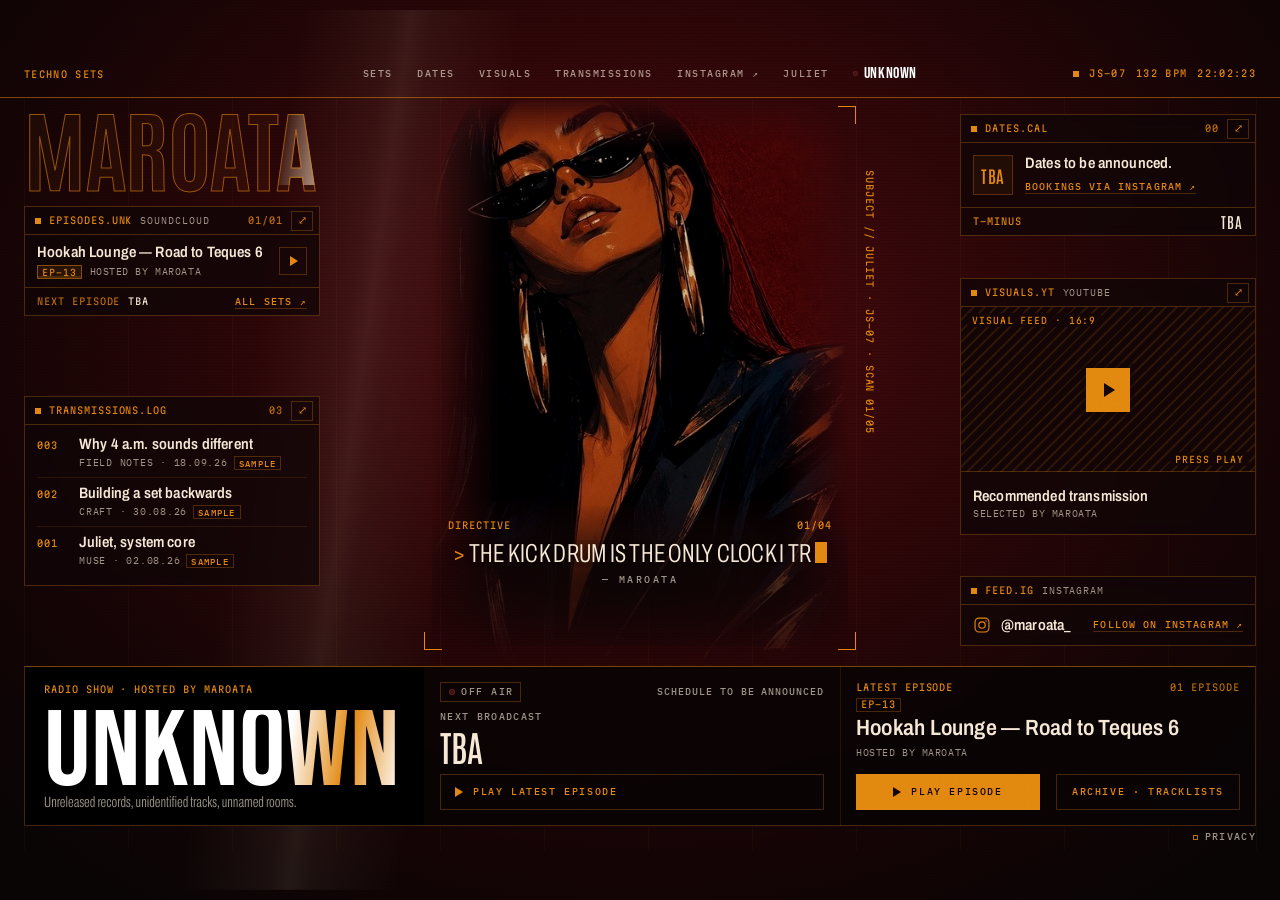
==== commit e94a8643: "Juliet: new portraits in the hero rotation and a file with a viewer - Hero: five scans now take turn" ====
--- a/index.html
+++ b/index.html
@@ -392,15 +392,73 @@
 .m-sheet__handles .m-handle::after { content: " ↗"; font-size: .6em; color: var(--amber); }
 .m-sheet__handles .m-handle:hover { color: var(--amber); }
 .sheet .m-ig { gap: 6px; }
-/* sheet: juliet */
-.m-juliet { padding-top: 18px; }
-.m-juliet__code { font: 400 9.5px/1.25 var(--f-hud); font-stretch: 87.5%; letter-spacing: .1em; text-transform: uppercase; color: var(--amber); }
-.m-juliet__lines { margin: 12px 0 22px; font: 300 34px/1 var(--f-display); font-stretch: 62%; text-transform: uppercase; color: var(--paper); }
-.m-juliet__gallery { display: grid; grid-template-columns: repeat(3, 1fr); gap: 6px; }
-.m-juliet__img { margin: 0; }
-.m-juliet__img img { width: 100%; aspect-ratio: 3 / 4; object-fit: cover; filter: grayscale(1) contrast(1.15); transition: filter .5s; }
-.m-juliet__img:hover img { filter: none; }
-.m-juliet__img figcaption { margin-top: 6px; font: 400 9px/1.2 var(--f-hud); font-stretch: 87.5%; letter-spacing: .1em; text-transform: uppercase; color: var(--amber); }
+/* sheet: juliet — her file. Top: the ID line, her lines, traits and system status beside the cover picture.
+   Under it the archive: rows of equal height in which every picture keeps its own shape (--r = width / height;
+   each one grows in proportion to it), so posters (2:3), close-ups (5:6) and the older 3:4 pieces are never cropped */
+.m-juliet { padding-top: 18px; } /* not positioned: the viewer inside it covers the whole sheet frame */
+.m-juliet__top { display: grid; grid-template-columns: minmax(0, 1fr) 220px; column-gap: 32px; }
+.m-juliet__file { min-width: 0; display: flex; flex-direction: column; }
+.m-juliet__sq { flex: none; width: 6px; height: 6px; background: var(--amber); }
+.m-juliet__id { display: flex; flex-wrap: wrap; align-items: center; gap: 6px 14px; margin: 0; padding-bottom: 12px; border-bottom: 1px solid var(--amber-line); font: 400 9.5px/1.25 var(--f-hud); font-stretch: 87.5%; letter-spacing: .1em; text-transform: uppercase; color: var(--amber); }
+.m-juliet__id > span:not(.m-juliet__sq) + span:not(.m-juliet__state)::before { content: "·"; margin-right: 14px; color: var(--amber-dim); }
+.m-juliet__state { margin-left: auto; }
+.m-juliet__state b { font-weight: 400; color: var(--paper); }
+.m-juliet__state b::before { content: ""; display: inline-block; width: 5px; height: 5px; margin: 0 6px 0 4px; vertical-align: 1px; background: var(--amber); animation: blink calc(var(--beat, .45s) * 2) steps(1) infinite; }
+.m-juliet__lines { margin: 24px 0 0; font: 300 52px/.98 var(--f-display); font-stretch: 62%; text-transform: uppercase; color: var(--paper); text-wrap: balance; }
+.m-juliet__lines span { display: block; }
+.m-juliet__lines span + span { color: var(--paper-dim); }
+.m-juliet__spec { margin: 26px 0 0; }
+.m-juliet__row { display: grid; grid-template-columns: 76px minmax(0, 1fr); align-items: baseline; column-gap: 12px; padding: 10px 0; border-top: 1px solid var(--seam); }
+.m-juliet__row:last-child { border-bottom: 1px solid var(--seam); }
+.m-juliet__row dt { font: 500 9.5px/1.4 var(--f-meta); letter-spacing: .14em; text-transform: uppercase; color: var(--paper-dim); }
+.m-juliet__row dd { display: flex; flex-wrap: wrap; gap: 4px 18px; margin: 0; font: 500 10.5px/1.4 var(--f-meta); letter-spacing: .14em; text-transform: uppercase; }
+.m-juliet__traits { color: var(--paper); }
+.m-juliet__traits span:not(:last-child)::after { content: "/"; margin-left: 18px; color: var(--amber-dim); }
+.m-juliet__status { color: var(--amber); }
+.m-juliet__status span::before { content: ">> "; color: var(--amber-dim); }
+.m-juliet__tag { margin: 0; padding-top: 22px; font: 400 9.5px/1.25 var(--f-hud); font-stretch: 87.5%; letter-spacing: .1em; text-transform: uppercase; color: var(--amber); }
+.m-juliet__caret { animation: caret 1s steps(1) infinite; }
+.m-juliet__img { min-width: 0; margin: 0; }
+.m-juliet__open { position: relative; display: block; width: 100%; aspect-ratio: var(--r, .75); overflow: hidden; background: var(--ink); }
+.m-juliet__open::after { content: ""; position: absolute; inset: 0; border: 1px solid var(--amber-line); pointer-events: none; transition: border-color .2s; }
+.m-juliet__open:hover::after { border-color: var(--amber); }
+.m-juliet__open:focus-visible { outline-offset: 2px; }
+.m-juliet__open img { width: 100%; height: 100%; object-fit: cover; filter: grayscale(1) contrast(1.12); transition: filter .5s; -webkit-user-drag: none; user-select: none; }
+.m-juliet__open:hover img { filter: none; }
+/* the index, then the name; a name that wraps keeps a hanging indent ("/ VII" under "System Core", not under "07") */
+.m-juliet__img figcaption { margin-top: 7px; font: 400 9px/1.3 var(--f-hud); font-stretch: 87.5%; letter-spacing: .1em; text-transform: uppercase; color: var(--amber); }
+.m-juliet__cap { display: -webkit-box; -webkit-line-clamp: 2; -webkit-box-orient: vertical; overflow: hidden; }
+.m-juliet__sub { display: flex; align-items: center; gap: 8px; margin: 30px 0 14px; padding-bottom: 10px; border-bottom: 1px solid var(--amber-line); font: 400 9.5px/1.25 var(--f-hud); font-stretch: 87.5%; letter-spacing: .1em; text-transform: uppercase; color: var(--amber); }
+.m-juliet__sub::before { content: ""; width: 6px; height: 6px; background: var(--amber); }
+.m-juliet__sub span { margin-left: auto; color: var(--amber-dim); }
+.m-juliet__gallery { --rh: 172px; display: flex; flex-wrap: wrap; gap: 16px 8px; }
+.m-juliet__gallery .m-juliet__img { flex: var(--r, .75) 1 calc(var(--r, .75) * var(--rh)); max-width: calc(var(--r, .75) * var(--rh) * 1.25); }
+/* a row stretches at most a quarter past --rh; a row that would need more ends with a gap instead of towering */
+/* the last row keeps the row height instead of stretching to the edge */
+.m-juliet__gallery::after { content: ""; flex: 10000 1 0px; }
+/* the viewer: covers the whole sheet; the picture whole (contain) and always in colour */
+.m-jv { position: absolute; inset: 0; z-index: 5; display: flex; flex-direction: column; background: var(--sheet); opacity: 0; transition: opacity .25s var(--ease); }
+.m-jv.is-open { opacity: 1; }
+.sheet.is-viewing .sheet__body { overflow: hidden; }
+.m-jv__bar { flex: none; display: flex; align-items: center; gap: 16px; min-width: 0; padding: 12px 22px; border-bottom: 1px solid var(--amber-line); }
+.m-jv__id { flex: none; display: flex; align-items: center; gap: 8px; margin: 0; white-space: nowrap; }
+.m-jv__file { color: var(--amber-dim); }
+.m-jv__cap { flex: 1; min-width: 0; margin: 0; font: 600 17px/1.1 var(--f-display); font-stretch: 85%; letter-spacing: .02em; text-transform: uppercase; color: var(--paper); white-space: nowrap; overflow: hidden; text-overflow: ellipsis; }
+.m-jv__close { flex: none; min-height: 34px; padding: 8px 10px; border: 1px solid var(--amber-line); color: var(--amber); white-space: nowrap; transition: background .15s, color .15s, border-color .15s; }
+.m-jv__close:hover { background: var(--amber); border-color: var(--amber); color: var(--ink); }
+.m-jv__stage { position: relative; flex: 1; min-height: 0; margin: 16px 22px; touch-action: pan-y; touch-action: pan-y pinch-zoom; }
+.m-jv__stage img { position: absolute; inset: 0; margin: auto; width: 100%; height: 100%; max-width: min(100%, var(--nw, 100%)); max-height: min(100%, var(--nh, 100%)); object-fit: contain; -webkit-user-drag: none; user-select: none; -webkit-touch-callout: none; }
+.m-jv__hi { opacity: 0; transition: opacity .3s var(--ease); }
+.m-jv__hi.is-in { opacity: 1; }
+.m-jv__foot { flex: none; display: grid; grid-template-columns: 1fr auto 1fr; align-items: center; gap: 12px; padding: 0 22px 16px; }
+.m-jv__step { justify-self: start; height: 44px; min-width: 44px; display: inline-flex; align-items: center; justify-content: center; gap: 10px; padding: 0 14px; border: 1px solid var(--amber-line); font: 500 10px/1 var(--f-meta); letter-spacing: .16em; text-transform: uppercase; color: var(--amber); transition: background .15s, color .15s, border-color .15s; }
+.m-jv__next { grid-column: 3; justify-self: end; }
+.m-jv__step:hover { background: var(--amber); border-color: var(--amber); color: var(--ink); }
+.m-jv__arrow { flex: none; width: 0; height: 0; border-top: 5px solid transparent; border-bottom: 5px solid transparent; }
+.m-jv__prev .m-jv__arrow { border-right: 8px solid currentColor; }
+.m-jv__next .m-jv__arrow { border-left: 8px solid currentColor; }
+.m-jv__count { grid-column: 2; font: 500 11px/1 var(--f-meta); letter-spacing: .2em; color: var(--paper); font-variant-numeric: tabular-nums; white-space: nowrap; }
+@media (pointer: coarse) { .m-jv__close { min-height: 44px; } }
 
 /* sheet: UNKNOWN radio + episode — the black-slab variant */
 .sheet[data-type="radio"] .sheet__frame, .sheet[data-type="episode"] .sheet__frame { background: var(--slab); border-color: rgba(255,255,255,.18); box-shadow: inset 0 2px 0 #fff; }
@@ -540,7 +598,7 @@
 
 /* touch screens get colour straight away */
 @media (hover: none) {
-  .m-video__thumb img, .m-vplayer__start img, .m-ig__item img, .m-juliet__img img { filter: none; }
+  .m-video__thumb img, .m-vplayer__start img, .m-ig__item img, .m-juliet__open img { filter: none; }
 }
 
 /* shared pieces that both layouts position */
@@ -725,6 +783,9 @@
   .sheet__title { font-size: 32px; }
   .sheet[data-type="radio"] .sheet__title, .sheet[data-type="episode"] .sheet__title { font-size: 36px; }
   .sheet__body { padding: 4px 16px 24px; }
+  /* Juliet's archive on a full-screen sheet: the row height follows the screen width (100vw less the body's
+     padding), so the rows break the same way on every tablet: six pictures, then three */
+  .m-juliet__gallery { --rh: min(calc((100vw - 32px) * .205), 260px); }
   .m-radio__head { grid-template-columns: minmax(0, 1fr); row-gap: 10px; }
   .m-radio__logo { grid-row: auto; font-size: 96px; margin-bottom: 6px; }
   .m-radio__status { grid-template-columns: minmax(0, 1fr); }
@@ -734,7 +795,24 @@
   .m-episode__btn { grid-template-columns: 64px minmax(0, 1fr); column-gap: 10px; }
   .m-episode__code { font-size: 9.5px; padding: 2px 4px; }
   .m-episode__title { font-size: 20px; }
-  .m-juliet__gallery, .sheet .m-ig { grid-template-columns: repeat(2, 1fr); }
+  .sheet .m-ig { grid-template-columns: repeat(2, 1fr); }
+  /* Juliet's viewer on a full-screen sheet: clear of the notch and the home bar, and of the deck while it plays */
+  .m-jv { padding-top: var(--sat); padding-bottom: var(--sab); }
+  html.is-playing .m-jv { padding-bottom: calc(44px + var(--sab)); }
+  .m-jv__bar { gap: 12px; padding: 0 16px; min-height: 60px; }
+  .m-jv__stage { margin: 12px 16px; }
+  .m-jv__foot { padding: 0 16px 12px; }
+  /* phones on their side: a slim bar, Prev and Next either side of the picture, the count under it */
+  @media (orientation: landscape) and (max-height: 500px) {
+    .m-jv { display: grid; grid-template-columns: auto minmax(0, 1fr) auto; grid-template-rows: auto minmax(0, 1fr) auto; padding-left: env(safe-area-inset-left, 0px); padding-right: env(safe-area-inset-right, 0px); }
+    .m-jv__bar { grid-column: 1 / -1; min-height: 52px; }
+    .m-jv__foot { display: contents; }
+    .m-jv__stage { grid-column: 2; grid-row: 2; margin: 8px 12px 0; }
+    .m-jv__step { grid-row: 2; align-self: center; margin: 0 16px; }
+    .m-jv__prev { grid-column: 1; }
+    .m-jv__next { grid-column: 3; }
+    .m-jv__count { grid-column: 2; grid-row: 3; justify-self: center; padding: 7px 0 9px; }
+  }
   .sheet .m-video__btn { grid-template-columns: 120px minmax(0, 1fr); column-gap: 12px; }
   .sheet .m-video__title { font-size: 17px; }
   .m-privacy__btns { width: 100%; }
@@ -746,6 +824,16 @@
   @media (max-width: 599px) {
     .sheet .m-gig { grid-template-columns: 76px minmax(0, 1fr) auto; }
     .sheet .m-gig__city { font-size: 19px; }
+    /* Juliet's file in one column: ID, lines, spec, then the cover as wide as the screen allows */
+    .m-juliet__top { grid-template-columns: minmax(0, 1fr); row-gap: 26px; }
+    .m-juliet__lead { width: 100%; }
+    .m-juliet__lines { font-size: 36px; }
+    .m-juliet__row { grid-template-columns: 64px minmax(0, 1fr); }
+    .m-juliet__row dd { column-gap: 14px; }
+    .m-juliet__traits span:not(:last-child)::after { content: none; }
+    .m-juliet__gallery { --rh: calc((100vw - 32px) * .42); gap: 14px 6px; } /* phones: three, three, one, two */
+    .m-jv__id { display: none; }
+    .m-jv__cap { font-size: 16px; }
   }
 
   /* tablets in portrait: same composition, sized for a bigger screen held further away */
@@ -1166,7 +1254,9 @@
 @media (prefers-reduced-motion: reduce) {
   .grain, .win__drift, .led, .m-quote__text::after, .m-set.is-playing .m-set__state, .m-episode.is-playing .m-episode__play span,
   .m-radio-latest.is-playing .m-radio-latest__icon, .m-ep.is-playing .m-ep__icon, .m-deck[data-kind="episode"] .m-deck__label::before,
-  .m-onair__dot, .lamp, .radio-live .bar__unk .lamp, .radio-live .dock__unk .lamp, .is-video-playing .w-video .win__count::before { animation: none !important; }
+  .m-onair__dot, .lamp, .radio-live .bar__unk .lamp, .radio-live .dock__unk .lamp, .is-video-playing .w-video .win__count::before,
+  .m-juliet__state b::before, .m-juliet__caret { animation: none !important; }
+  .m-jv, .m-jv__hi, .m-juliet__open img { transition: none; }
   .m-vplayer__play { transition: none; }
   .m-vplayer__start:hover .m-vplayer__play { transform: none; }
   .beam { display: none; }
@@ -1244,13 +1334,13 @@
   </section>
 
   <figure class="subject" id="subject">
+    <!-- the first scan, so the frame is never empty; the page script builds the rotation from juliet.scans in content.js -->
     <div class="subject__stack">
       <img class="scan is-cur" src="assets/img/juliet/juliet-core-03-figure.jpg" width="490" height="924" alt="Juliet, the MAROATA muse, in black cat-eye sunglasses and gold hoops">
-      <img class="scan" src="assets/img/juliet/juliet-core-02-figure.jpg" width="500" height="929" alt="Juliet in galaxy-lens sunglasses and a black jacket">
     </div>
     <div class="subject__scrim" aria-hidden="true"></div>
     <span class="corner tr" aria-hidden="true"></span><span class="corner bl" aria-hidden="true"></span><span class="corner br" aria-hidden="true"></span>
-    <span class="subject__label hud" aria-hidden="true">Subject // Juliet · <span data-m="juliet-code"></span> · <span id="scan-no">Scan 01/02</span></span>
+    <span class="subject__label hud" aria-hidden="true">Subject // Juliet · <span data-m="juliet-code"></span> · <span id="scan-no">Scan 01/01</span></span>
     <button type="button" class="subject__open" data-open="juliet" aria-label="Open Juliet's file"></button>
   </figure>
 
@@ -1464,18 +1554,75 @@
     if (cl) cl.classList.toggle("no-play", !$(".m-radio-latest__play", cl));
   }
 
-  /* ---------- Juliet: two scans, swapped by the beam ---------- */
+  /* ---------- Juliet: the scans in content.js (juliet.scans), swapped by the beam, one after another ----------
+     Only the scan on screen and the next one are downloaded at first; each later one is fetched a few seconds
+     before its own pass (PREFETCH), never during the intro. A scan that fails to load (a typo in content.js)
+     drops out of the rotation. Reduced motion: no passes, only the first. */
+  var scanList = ((D.juliet && D.juliet.scans) || []).filter(function (s) { return s && s.src; });
   var scans = $$(".subject .scan");
   var scanNo = document.getElementById("scan-no");
   var cur = 0;
+  if (scanList.length && scans[0]) {
+    var stack = scans[0].parentNode;
+    // the markup's scan is the fallback: it gives way when content.js starts with a different picture
+    if (scans[0].getAttribute("src") !== M.asset(scanList[0].src)) {
+      var fallback = scans[0].getAttribute("src"), fallbackAlt = scans[0].alt;
+      // a first scan that does not load gives the frame back to the markup's picture
+      scans[0].onerror = function () {
+        this.onerror = null;
+        this.src = fallback;
+        this.alt = fallbackAlt;
+      };
+      scans[0].removeAttribute("width");
+      scans[0].removeAttribute("height");
+      scans[0].src = M.asset(scanList[0].src);
+    }
+    scans[0].alt = scanList[0].alt || "Juliet";
+    scans.slice(1).forEach(function (img) { img.remove(); });
+    scans = [scans[0]];
+    scanList.slice(1).forEach(function (s) {
+      var img = document.createElement("img");
+      img.className = "scan";
+      img.alt = s.alt || "Juliet";
+      img.decoding = "async";
+      img.setAttribute("data-src", M.asset(s.src));
+      stack.appendChild(img);
+      scans.push(img);
+    });
+  }
+  function scanLabel() {
+    if (scanNo) scanNo.textContent = "Scan " + M.pad(cur + 1) + "/" + M.pad(scans.length);
+  }
+  scanLabel();
+  function nextIndex() { return (cur + 1) % scans.length; }
+  // give the next scan its src (once) and decode it, so its pass never reveals a half-loaded picture
+  function loadScan(img) {
+    if (!img || img.getAttribute("src") || !img.hasAttribute("data-src")) return;
+    img.onerror = function () { dropScan(img); };
+    img.src = img.getAttribute("data-src");
+    img.removeAttribute("data-src");
+    if (img.decode) img.decode().catch(function () {});
+  }
+  function dropScan(img) {
+    var k = scans.indexOf(img);
+    if (k < 1 || k === cur) return;
+    scans.splice(k, 1);
+    img.remove();
+    if (k < cur) cur--;
+    scanLabel();
+    if (scans.length > 1) loadScan(scans[nextIndex()]);
+  }
+  function scanReady(img) { return !!img && !!img.getAttribute("src") && img.complete && img.naturalWidth > 0; }
+  if (!M.reduced && scans.length > 1) loadScan(scans[1]);
   function swapScans() {
-    var next = scans[1 - cur];
-    if (!next || !next.classList.contains("is-next")) return;
+    if (scans.length < 2) return;
+    var next = scans[nextIndex()];
+    if (!next.classList.contains("is-next")) return;
     scans[cur].classList.remove("is-cur");
     next.classList.remove("is-next");
     next.classList.add("is-cur");
-    cur = 1 - cur;
-    if (scanNo) scanNo.textContent = "Scan " + M.pad(cur + 1) + "/" + M.pad(scans.length);
+    cur = nextIndex();
+    scanLabel();
   }
 
   /* ---------- THE PASS: one beam crosses the board, 1000 px/s, every 32 beats ---------- */
@@ -1492,7 +1639,8 @@
   function pass() {
     if (passing || M.reduced) return;
     passing = true;
-    if (scans[1 - cur]) scans[1 - cur].classList.add("is-next");
+    // a next scan that has not arrived yet waits for the following pass; the beam still crosses
+    if (scans.length > 1 && scanReady(scans[nextIndex()])) scans[nextIndex()].classList.add("is-next");
     if (M.desktopQuery.matches) {
       var t0 = performance.now();
       board.style.setProperty("--bx", "-260px");
@@ -1509,9 +1657,13 @@
       setTimeout(endPass, 1800);
     }
   }
+  var PREFETCH = 5000; // ms before a pass that its scan is fetched; one that is late waits for the next pass
+  var prefetchT = 0;
   function loop() {
     if (!blocked()) pass();
     setTimeout(loop, PERIOD);
+    clearTimeout(prefetchT);
+    prefetchT = setTimeout(function () { if (scans.length > 1) loadScan(scans[nextIndex()]); }, Math.max(0, PERIOD - PREFETCH));
   }
   function endIntro() { if (window.__sigIntroOff) window.__sigIntroOff(); else root.classList.remove("is-intro", "is-go"); }
   function firstPass() {
@@ -1536,7 +1688,7 @@
     markNoPlay();
     markLong();
     if (M.reduced) { endIntro(); return; }
-    return Promise.race([Promise.all(scans.map(decode)), wait(700)]).then(function () { return wait(300); }).then(firstPass);
+    return Promise.race([Promise.all(scans.slice(0, 2).map(decode)), wait(700)]).then(function () { return wait(300); }).then(firstPass);
   });
 
   /* ---------- windows: drag by the title bar, clamp above the console, snap to the grid ---------- */
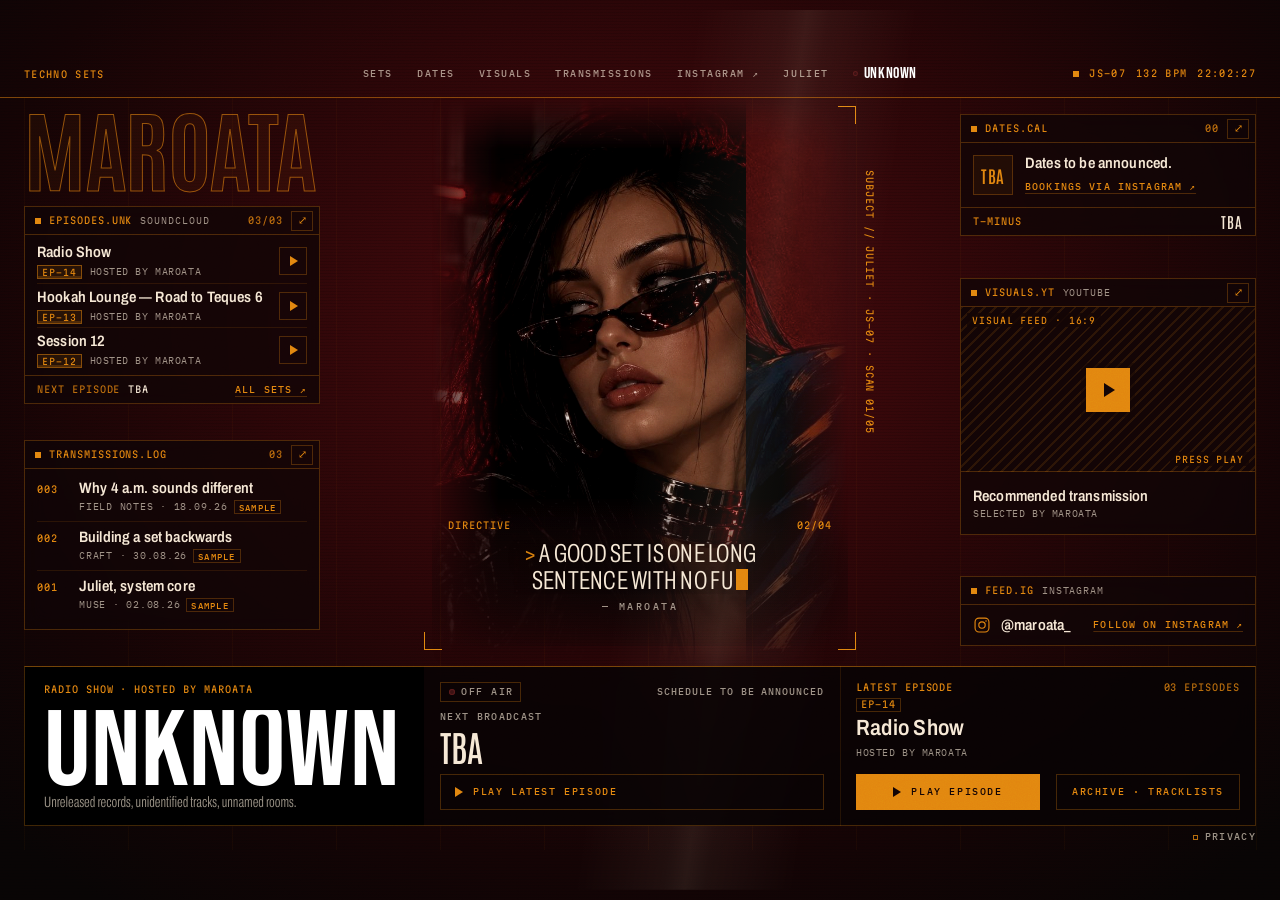
==== commit eb1f237a: "UNKNOWN: add EP-14 (latest) and EP-12 "Session 12" - radio.episodes is now EP-14 "Radio Show", EP-13" ====
--- a/index.html
+++ b/index.html
@@ -369,6 +369,8 @@
 .m-reader__nav button:last-child { text-align: right; }
 .m-reader__nav button:only-of-type { max-width: 100%; } /* the missing side is an empty <span>: a lone link may use the whole row */
 .m-reader__nav button:hover { color: var(--paper); }
+.m-ep__part { display: inline-block; max-width: 100%; } /* an episode title breaks at its dash first ("Radio Show —" / "Ep. 14"); a long part still wraps inside */
+.m-ep .m-reader__nav { align-items: flex-start; } /* a neighbour whose title wraps to two lines: both start on the same line */
 /* sheet: visuals */
 /* capped so the whole picture and its title row fit inside the sheet without scrolling */
 .m-player__frame { position: relative; width: min(100%, calc((min(86vh, 780px) - 170px) * 16 / 9)); aspect-ratio: 16 / 9; margin: 14px auto 0; background: repeating-linear-gradient(135deg, rgba(226,134,15,.08) 0 2px, transparent 2px 8px), #000; outline: 1px solid var(--amber-line); }
